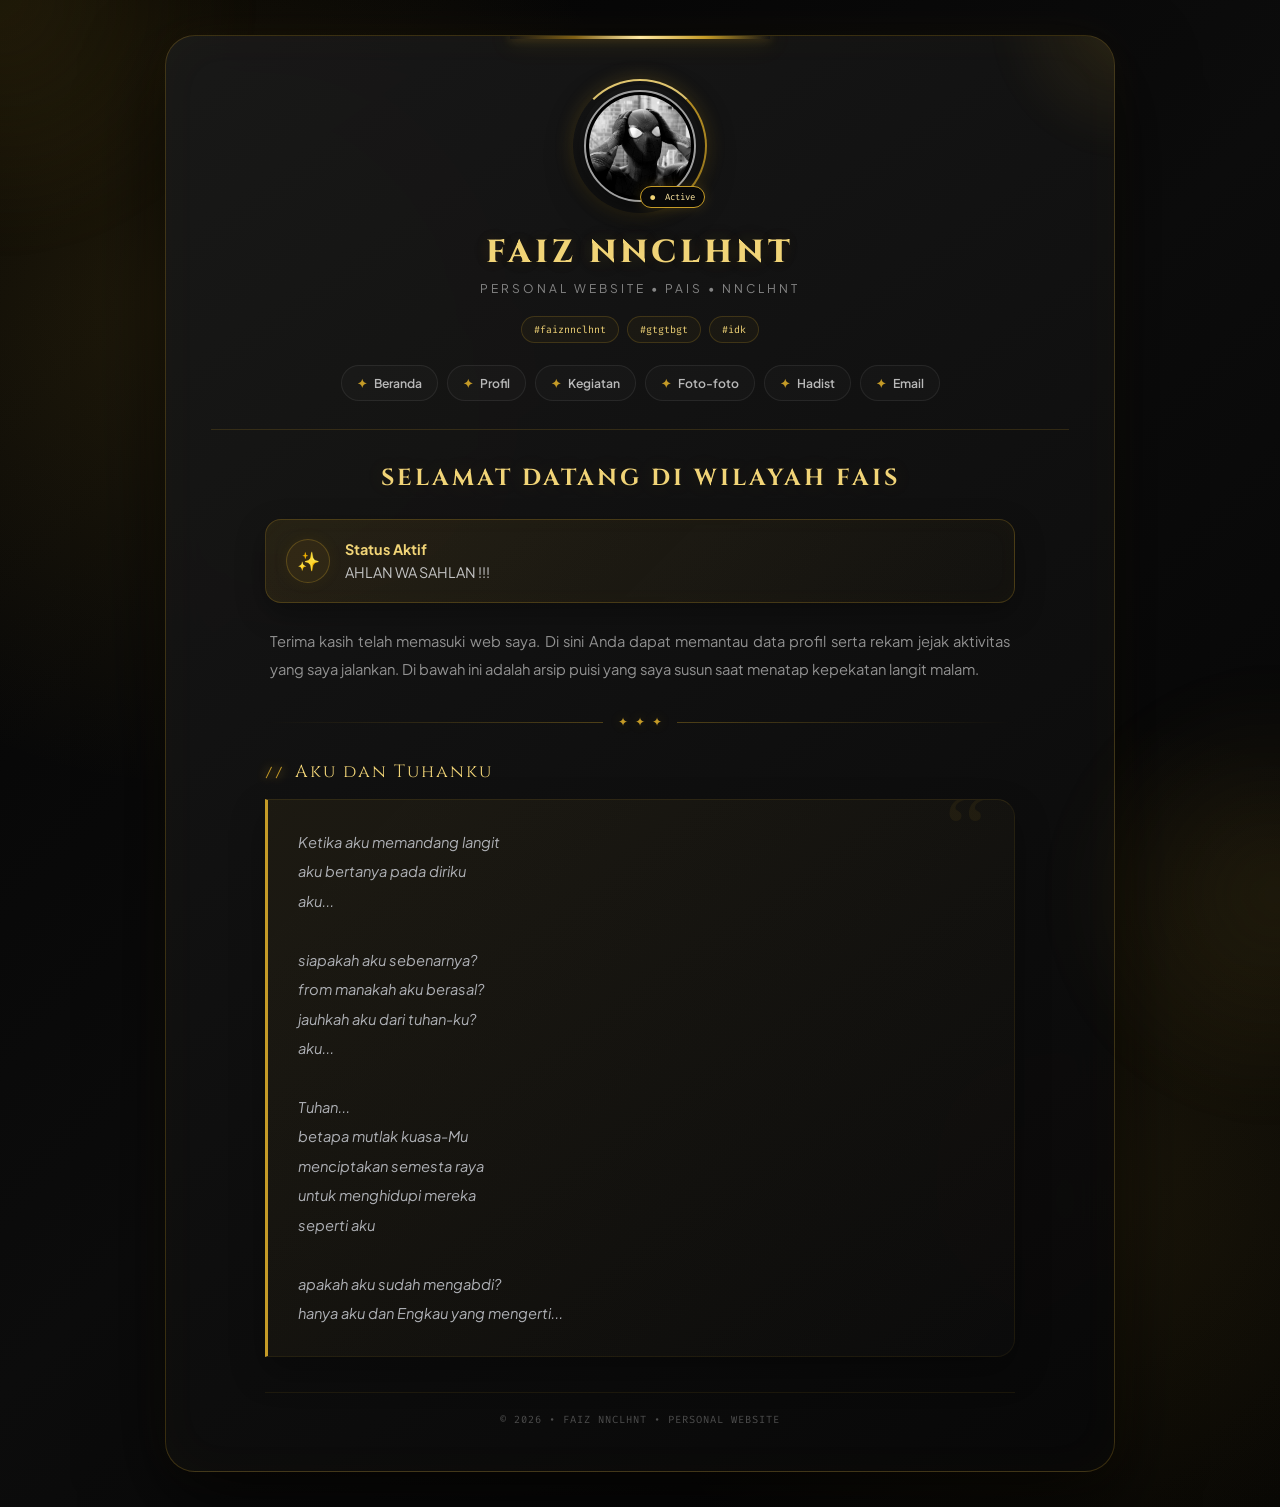
==== index.html @ 4da08053 "Add files via upload" ====
<!DOCTYPE html>
<html lang="id">

<head>

<meta charset="UTF-8">
<meta name="viewport" content="width=device-width, initial-scale=1.0">

<title>Faiz NNCLHNT // Beranda</title>

<link href="https://fonts.googleapis.com/css2?family=Cinzel:wght@600;700;800&family=Fira+Code:wght@400;500&family=Plus+Jakarta+Sans:wght@400;500;600;700&display=swap" rel="stylesheet">

<style>

/* =====================================================
   GOLD LUXURY THEME
===================================================== */

:root {

    --black: #050505;
    --black-soft: #0b0b0b;
    --card: rgba(15,15,15,.92);

    --gold: #c59b27;
    --gold-light: #f1d477;
    --gold-bright: #ffe9a3;
    --gold-dark: #806015;

    --gold-glow: rgba(197,155,39,.45);

    --white: #f8fafc;
    --gray: #a1a1aa;
    --dark-gray: #555;

    --border: rgba(197,155,39,.25);
}


/* =====================================================
   RESET
===================================================== */

* {
    margin: 0;
    padding: 0;
    box-sizing: border-box;
}


/* =====================================================
   BODY
===================================================== */

body {

    min-height: 100vh;

    padding: 35px 18px;

    font-family: 'Plus Jakarta Sans', sans-serif;

    color: var(--white);

    overflow-x: hidden;

    background:

        radial-gradient(
            circle at 15% 20%,
            rgba(197,155,39,.14),
            transparent 30%
        ),

        radial-gradient(
            circle at 85% 80%,
            rgba(197,155,39,.11),
            transparent 30%
        ),

        radial-gradient(
            circle at 50% 50%,
            rgba(197,155,39,.035),
            transparent 50%
        ),

        linear-gradient(
            135deg,
            #030303,
            #0c0c0c 50%,
            #030303
        );

    display: flex;

    justify-content: center;

    align-items: center;

    position: relative;
}


/* =====================================================
   AMBIENT GOLD LIGHT
===================================================== */

body::before {

    content: "";

    position: fixed;

    width: 500px;
    height: 500px;

    left: -250px;
    top: -250px;

    background:
        radial-gradient(
            circle,
            rgba(197,155,39,.12),
            transparent 70%
        );

    filter: blur(20px);

    animation:
        ambientMove 9s ease-in-out infinite alternate;

    pointer-events: none;
}


body::after {

    content: "";

    position: fixed;

    width: 450px;
    height: 450px;

    right: -220px;
    bottom: -220px;

    background:
        radial-gradient(
            circle,
            rgba(197,155,39,.10),
            transparent 70%
        );

    filter: blur(20px);

    animation:
        ambientMove2 11s ease-in-out infinite alternate;

    pointer-events: none;
}


@keyframes ambientMove {

    from {
        transform: translate(0,0) scale(1);
    }

    to {
        transform: translate(150px,100px) scale(1.25);
    }

}


@keyframes ambientMove2 {

    from {
        transform: translate(0,0) scale(1);
    }

    to {
        transform: translate(-120px,-100px) scale(1.3);
    }

}


/* =====================================================
   MAIN CONTAINER
===================================================== */

.container {

    width: 100%;

    max-width: 950px;

    padding: 45px;

    background:
        linear-gradient(
            145deg,
            rgba(25,25,25,.94),
            rgba(8,8,8,.96)
        );

    border:
        1px solid var(--border);

    border-radius: 30px;

    position: relative;

    overflow: hidden;

    backdrop-filter: blur(20px);

    -webkit-backdrop-filter: blur(20px);

    box-shadow:

        0 30px 80px rgba(0,0,0,.75),

        0 0 50px rgba(197,155,39,.06),

        inset 0 0 50px rgba(197,155,39,.025);

    animation:
        containerEnter 1s ease forwards;
}


@keyframes containerEnter {

    from {
        opacity: 0;
        transform: translateY(30px) scale(.98);
    }

    to {
        opacity: 1;
        transform: translateY(0) scale(1);
    }

}


/* =====================================================
   GOLD TOP LINE
===================================================== */

.container::before {

    content: "";

    position: absolute;

    top: 0;
    left: 50%;

    transform: translateX(-50%);

    width: 260px;

    height: 3px;

    background:
        linear-gradient(
            90deg,
            transparent,
            var(--gold-dark),
            var(--gold-bright),
            var(--gold),
            transparent
        );

    box-shadow:

        0 0 10px var(--gold-glow),
        0 0 25px var(--gold-glow);

    animation:
        goldLine 3s ease-in-out infinite;
}


@keyframes goldLine {

    0%,100% {
        opacity: .5;
        width: 180px;
    }

    50% {
        opacity: 1;
        width: 330px;
    }

}


/* =====================================================
   DECORATIVE LIGHT
===================================================== */

.container::after {

    content: "";

    position: absolute;

    width: 260px;
    height: 260px;

    right: -140px;
    top: -140px;

    border-radius: 50%;

    background:
        radial-gradient(
            circle,
            rgba(197,155,39,.12),
            transparent 70%
        );

    filter: blur(10px);

    animation:
        decorativeGlow 7s ease-in-out infinite alternate;

    pointer-events: none;
}


@keyframes decorativeGlow {

    from {
        opacity: .35;
        transform: scale(.8);
    }

    to {
        opacity: .8;
        transform: scale(1.3);
    }

}


/* =====================================================
   HEADER
===================================================== */

.header-section {

    text-align: center;

    padding-bottom: 28px;

    margin-bottom: 32px;

    border-bottom:
        1px solid
        rgba(197,155,39,.18);

    position: relative;
}


/* =====================================================
   PROFILE
===================================================== */

.profile-wrapper {

    position: relative;

    width: 130px;
    height: 130px;

    margin: 0 auto 20px;

    display: flex;

    justify-content: center;

    align-items: center;
}


/* GOLD ROTATING RING */

.profile-wrapper::before {

    content: "";

    position: absolute;

    width: 130px;
    height: 130px;

    border-radius: 50%;

    border:
        2px solid transparent;

    border-top-color:
        var(--gold-light);

    border-right-color:
        var(--gold);

    box-shadow:
        0 0 18px rgba(197,155,39,.25);

    animation:
        rotateRing 5s linear infinite;
}


@keyframes rotateRing {

    to {
        transform: rotate(360deg);
    }

}


.profile-img {

    width: 112px;
    height: 112px;

    object-fit: cover;

    border-radius: 50%;

    border:
        2px solid var(--gold);

    padding: 3px;

    background: #050505;

    filter:
        grayscale(100%)
        contrast(110%);

    transition:
        .5s ease;

    position: relative;

    z-index: 2;

    box-shadow:

        0 0 0 5px rgba(197,155,39,.04),

        0 10px 35px rgba(0,0,0,.7);
}


.profile-img:hover {

    filter:
        grayscale(0%)
        brightness(1.05);

    transform:
        scale(1.08);

    border-color:
        var(--gold-bright);

    box-shadow:

        0 0 20px rgba(197,155,39,.5),

        0 0 50px rgba(197,155,39,.18);
}


/* =====================================================
   STATUS
===================================================== */

.status-badge {

    position: absolute;

    right: 0;
    bottom: 3px;

    z-index: 5;

    padding:
        4px 9px;

    color:
        var(--gold-bright);

    background:
        #080808;

    border:
        1px solid
        var(--gold);

    border-radius:
        20px;

    font-family:
        'Fira Code',
        monospace;

    font-size:
        9px;

    box-shadow:
        0 0 12px rgba(197,155,39,.2);
}


.status-badge::before {

    content: "●";

    margin-right: 5px;

    color:
        var(--gold-light);

    animation:
        statusPulse 1.5s infinite;
}


@keyframes statusPulse {

    50% {
        opacity: .3;
    }

}


/* =====================================================
   SITE NAME
===================================================== */

.site-name {

    color:
        var(--gold-light);

    font-family:
        'Cinzel',
        serif;

    font-size:
        2rem;

    font-weight:
        800;

    letter-spacing:
        4px;

    margin-bottom:
        7px;

    text-shadow:

        0 0 15px rgba(197,155,39,.12),

        0 0 35px rgba(197,155,39,.08);

    animation:
        titleGlow 3s ease-in-out infinite alternate;
}


@keyframes titleGlow {

    from {
        text-shadow:
            0 0 10px rgba(197,155,39,.08);
    }

    to {
        text-shadow:
            0 0 25px rgba(197,155,39,.25);
    }

}


.site-description {

    color:
        #858585;

    font-size:
        .75rem;

    letter-spacing:
        3px;

    text-transform:
        uppercase;
}


/* =====================================================
   TAG
===================================================== */

.tag-container {

    display:
        flex;

    justify-content:
        center;

    flex-wrap:
        wrap;

    gap:
        8px;

    margin:
        20px 0;
}


.tag {

    padding:
        6px 12px;

    color:
        var(--gold-light);

    background:
        rgba(197,155,39,.045);

    border:
        1px solid
        rgba(197,155,39,.22);

    border-radius:
        20px;

    font-family:
        'Fira Code',
        monospace;

    font-size:
        10px;

    transition:
        .35s ease;

    position:
        relative;

    overflow:
        hidden;
}


.tag::before {

    content: "";

    position:
        absolute;

    left:
        -100%;

    top:
        0;

    width:
        100%;

    height:
        100%;

    background:
        linear-gradient(
            90deg,
            transparent,
            rgba(255,230,150,.15),
            transparent
        );

    transition:
        .6s;
}


.tag:hover::before {
    left: 100%;
}


.tag:hover {

    color:
        #fff;

    border-color:
        var(--gold);

    background:
        rgba(197,155,39,.12);

    box-shadow:
        0 0 15px rgba(197,155,39,.15);

    transform:
        translateY(-3px);
}


/* =====================================================
   NAVIGATION
===================================================== */

.nav-menu {

    display:
        flex;

    flex-wrap:
        wrap;

    justify-content:
        center;

    gap:
        9px;

    list-style:
        none;

    margin-top:
        22px;
}


.nav-menu a {

    display:
        flex;

    align-items:
        center;

    gap:
        7px;

    padding:
        9px 15px;

    color:
        #b8b8b8;

    background:
        rgba(255,255,255,.018);

    border:
        1px solid
        rgba(255,255,255,.07);

    border-radius:
        30px;

    text-decoration:
        none;

    font-size:
        .76rem;

    font-weight:
        600;

    transition:
        .35s ease;

    position:
        relative;

    overflow:
        hidden;
}


.nav-menu a::before {

    content: "";

    position:
        absolute;

    left:
        -100%;

    top:
        0;

    width:
        100%;

    height:
        100%;

    background:
        linear-gradient(
            90deg,
            transparent,
            rgba(197,155,39,.13),
            transparent
        );

    transition:
        .6s;
}


.nav-menu a:hover::before {
    left: 100%;
}


.nav-menu a span {

    color:
        var(--gold);

    transition:
        .3s;
}


.nav-menu a:hover {

    color:
        var(--gold-bright);

    border-color:
        rgba(197,155,39,.45);

    background:
        rgba(197,155,39,.07);

    transform:
        translateY(-3px);

    box-shadow:

        0 8px 25px rgba(0,0,0,.4),

        0 0 15px rgba(197,155,39,.08);
}


.nav-menu a:hover span {

    text-shadow:
        0 0 10px var(--gold);

    transform:
        rotate(90deg);
}


/* =====================================================
   CONTENT
===================================================== */

.content-section {

    max-width:
        750px;

    margin:
        auto;

    animation:
        contentAppear 1s ease .3s both;
}


@keyframes contentAppear {

    from {
        opacity: 0;
        transform: translateY(15px);
    }

    to {
        opacity: 1;
        transform: translateY(0);
    }

}


h2 {

    font-family:
        'Cinzel',
        serif;

    text-align:
        center;

    color:
        var(--gold-light);

    font-size:
        1.45rem;

    letter-spacing:
        3px;

    margin-bottom:
        25px;

    text-shadow:
        0 0 20px rgba(197,155,39,.15);
}


/* =====================================================
   WELCOME BANNER
===================================================== */

.welcome-banner {

    display:
        flex;

    align-items:
        center;

    gap:
        15px;

    padding:
        18px 20px;

    margin-bottom:
        25px;

    border-radius:
        16px;

    background:
        linear-gradient(
            135deg,
            rgba(197,155,39,.10),
            rgba(197,155,39,.025)
        );

    border:
        1px solid
        rgba(197,155,39,.25);

    box-shadow:

        0 10px 30px rgba(0,0,0,.3),

        inset 0 0 25px
        rgba(197,155,39,.025);

    position:
        relative;

    overflow:
        hidden;

    transition:
        .4s ease;
}


.welcome-banner::before {

    content: "";

    position:
        absolute;

    left:
        -100%;

    top:
        0;

    width:
        70%;

    height:
        100%;

    background:
        linear-gradient(
            90deg,
            transparent,
            rgba(255,230,150,.08),
            transparent
        );

    transform:
        skewX(-20deg);

    transition:
        .8s;
}


.welcome-banner:hover::before {
    left: 130%;
}


.welcome-banner:hover {

    border-color:
        rgba(197,155,39,.45);

    transform:
        translateY(-3px);

    box-shadow:

        0 15px 35px rgba(0,0,0,.4),

        0 0 20px rgba(197,155,39,.08);
}


.welcome-icon {

    width:
        44px;

    height:
        44px;

    display:
        flex;

    align-items:
        center;

    justify-content:
        center;

    flex-shrink:
        0;

    border-radius:
        50%;

    color:
        var(--gold-light);

    background:
        rgba(197,155,39,.08);

    border:
        1px solid
        rgba(197,155,39,.3);

    font-size:
        1.15rem;

    box-shadow:
        0 0 15px rgba(197,155,39,.08);

    animation:
        iconPulse 2.5s ease-in-out infinite;
}


@keyframes iconPulse {

    50% {
        box-shadow:
            0 0 25px rgba(197,155,39,.22);
    }

}


.welcome-text {

    color:
        #c3c3c3;

    font-size:
        .9rem;

    line-height:
        1.6;
}


.welcome-text b {

    color:
        var(--gold-light);

    font-weight:
        700;
}


/* =====================================================
   INTRO
===================================================== */

.intro {

    color:
        #929292;

    font-size:
        .92rem;

    line-height:
        1.9;

    text-align:
        justify;

    padding:
        0 5px;
}


/* =====================================================
   DIVIDER
===================================================== */

.divider {

    display:
        flex;

    align-items:
        center;

    gap:
        15px;

    margin:
        30px 0;
}


.divider::before,
.divider::after {

    content:
        "";

    height:
        1px;

    flex:
        1;

    background:
        linear-gradient(
            90deg,
            transparent,
            rgba(197,155,39,.35)
        );
}


.divider::after {

    background:
        linear-gradient(
            90deg,
            rgba(197,155,39,.35),
            transparent
        );
}


.divider span {

    color:
        var(--gold);

    font-size:
        .75rem;

    font-family:
        'Fira Code',
        monospace;

    text-shadow:
        0 0 12px rgba(197,155,39,.3);
}


/* =====================================================
   POEM TITLE
===================================================== */

.poem-title {

    color:
        var(--gold-light);

    font-family:
        'Cinzel',
        serif;

    font-size:
        1.1rem;

    letter-spacing:
        2px;

    margin-bottom:
        15px;

    display:
        flex;

    align-items:
        center;

    gap:
        10px;
}


.poem-title span {

    color:
        var(--gold);

    font-family:
        'Fira Code',
        monospace;

    font-size:
        .8rem;

    text-shadow:
        0 0 10px var(--gold);
}


/* =====================================================
   POEM CARD
===================================================== */

.poem {

    position:
        relative;

    padding:
        28px 28px 28px 30px;

    border-radius:
        0 18px 18px 0;

    border-left:
        3px solid var(--gold);

    border-top:
        1px solid
        rgba(197,155,39,.14);

    border-right:
        1px solid
        rgba(197,155,39,.08);

    border-bottom:
        1px solid
        rgba(197,155,39,.08);

    background:
        linear-gradient(
            135deg,
            rgba(197,155,39,.065),
            rgba(255,255,255,.012)
        );

    color:
        #aeb0b5;

    font-size:
        .92rem;

    line-height:
        2;

    font-style:
        italic;

    box-shadow:
        0 15px 35px rgba(0,0,0,.3);

    transition:
        .45s ease;

    overflow:
        hidden;
}


.poem::after {

    content: "";

    position:
        absolute;

    top:
        -100%;

    left:
        -60%;

    width:
        40%;

    height:
        300%;

    background:
        linear-gradient(
            90deg,
            transparent,
            rgba(255,230,150,.07),
            transparent
        );

    transform:
        rotate(25deg);

    transition:
        .9s;

    pointer-events:
        none;
}


.poem:hover::after {

    left:
        130%;
}


.poem:hover {

    transform:
        translateX(5px);

    border-left-color:
        var(--gold-light);

    box-shadow:

        0 15px 40px rgba(0,0,0,.45),

        -5px 0 25px
        rgba(197,155,39,.08);
}


.poem::before {

    content:
        "“";

    position:
        absolute;

    top:
        -20px;

    right:
        25px;

    font-family:
        Georgia,
        serif;

    font-size:
        6rem;

    color:
        rgba(197,155,39,.08);

    line-height:
        1;
}


.poem strong {

    color:
        var(--gold-light);

    font-style:
        normal;
}


/* =====================================================
   FOOTER
===================================================== */

.footer {

    text-align:
        center;

    margin-top:
        35px;

    padding-top:
        20px;

    border-top:
        1px solid
        rgba(197,155,39,.10);

    color:
        #4d4d4d;

    font-family:
        'Fira Code',
        monospace;

    font-size:
        .65rem;

    letter-spacing:
        1px;
}


/* =====================================================
   MOBILE
===================================================== */

@media (max-width:768px) {

    body {
        padding:
            20px 12px;
    }

    .container {
        padding:
            30px 18px;

        border-radius:
            22px;
    }

    .profile-wrapper {
        width:
            120px;

        height:
            120px;
    }

    .profile-wrapper::before {
        width:
            120px;

        height:
            120px;
    }

    .profile-img {
        width:
            104px;

        height:
            104px;
    }

    .site-name {
        font-size:
            1.4rem;

        letter-spacing:
            3px;
    }

    .site-description {
        font-size:
            .65rem;

        letter-spacing:
            2px;
    }

    .nav-menu {
        gap:
            7px;
    }

    .nav-menu a {
        font-size:
            .7rem;

        padding:
            7px 10px;
    }

    h2 {
        font-size:
            1.05rem;

        line-height:
            1.7;
    }

    .intro {
        font-size:
            .84rem;

        text-align:
            left;
    }

    .poem {
        padding:
            22px 20px;

        font-size:
            .83rem;

        line-height:
            1.9;
    }

    .welcome-banner {
        padding:
            14px;
    }

    .welcome-text {
        font-size:
            .8rem;
    }

}


/* =====================================================
   SMALL PHONE
===================================================== */

@media (max-width:400px) {

    .container {
        padding:
            25px 14px;
    }

    .site-name {
        font-size:
            1.2rem;

        letter-spacing:
            2px;
    }

    .tag {
        font-size:
            9px;

        padding:
            5px 9px;
    }

    .nav-menu a {
        padding:
            6px 8px;

        font-size:
            9px;
    }

}

</style>

</head>


<body>


<div class="container">


<!-- =====================================================
     HEADER
===================================================== -->

<div class="header-section">


    <!-- FOTO PROFIL -->

    <div class="profile-wrapper">

        <img
            class="profile-img"
            src="ya.jfif"
            alt="Foto Profil Faiz NNCLHNT"
        >

        <div class="status-badge">
            Active
        </div>

    </div>


    <!-- NAMA -->

    <div class="site-name">
        FAIZ NNCLHNT
    </div>


    <div class="site-description">
        Personal Website • pais • nnclhnt
    </div>


    <!-- TAG -->

    <div class="tag-container">

        <span class="tag">
            #faiznnclhnt
        </span>

        <span class="tag">
            #gtgtbgt
        </span>

        <span class="tag">
            #idk
        </span>

    </div>


    <!-- NAVIGASI -->

    <ul class="nav-menu">

        <li>
            <a href="index.html">
                <span>✦</span>
                Beranda
            </a>
        </li>

        <li>
            <a href="profil.html">
                <span>✦</span>
                Profil
            </a>
        </li>

        <li>
            <a href="kegiatan.html">
                <span>✦</span>
                Kegiatan
            </a>
        </li>

        <li>
            <a href="foto.html">
                <span>✦</span>
                Foto-foto
            </a>
        </li>

        <li>
            <a href="hadist.html">
                <span>✦</span>
                Hadist
            </a>
        </li>

        <li>
            <a href="mailto:faiztugas152@gmail.com">
                <span>✦</span>
                Email
            </a>
        </li>

    </ul>

</div>


<!-- =====================================================
     CONTENT
===================================================== -->

<div class="content-section">


    <h2>
        SELAMAT DATANG DI WILAYAH FAIS
    </h2>


    <!-- WELCOME -->

    <div class="welcome-banner">

        <div class="welcome-icon">
            ✨
        </div>

        <div class="welcome-text">

            <b>Status Aktif</b><br>

            AHLAN WA SAHLAN !!!

        </div>

    </div>


    <!-- DESCRIPTION -->

    <p class="intro">

        Terima kasih telah memasuki web saya.
        Di sini Anda dapat memantau data profil
        serta rekam jejak aktivitas yang saya jalankan.
        Di bawah ini adalah arsip puisi yang saya susun
        saat menatap kepekatan langit malam.

    </p>


    <!-- DIVIDER -->

    <div class="divider">

        <span>✦ ✦ ✦</span>

    </div>


    <!-- POEM -->

    <div class="poem-title">

        <span>//</span>

        Aku dan Tuhanku

    </div>


    <div class="poem">

        Ketika aku memandang langit<br>

        aku bertanya pada diriku<br>

        aku...<br>
        <br>

        siapakah aku sebenarnya?<br>

        from manakah aku berasal?<br>

        jauhkah aku dari tuhan-ku?<br>

        aku...<br>
        <br>

        Tuhan...<br>

        betapa mutlak kuasa-Mu<br>

        menciptakan semesta raya<br>

        untuk menghidupi mereka<br>

        seperti aku<br>

        <br>

        apakah aku sudah mengabdi?<br>

        hanya aku dan Engkau yang mengerti...

    </div>


    <!-- FOOTER -->

    <div class="footer">

        © 2026 • FAIZ NNCLHNT • PERSONAL WEBSITE

    </div>


</div>


</div>


</body>

</html>
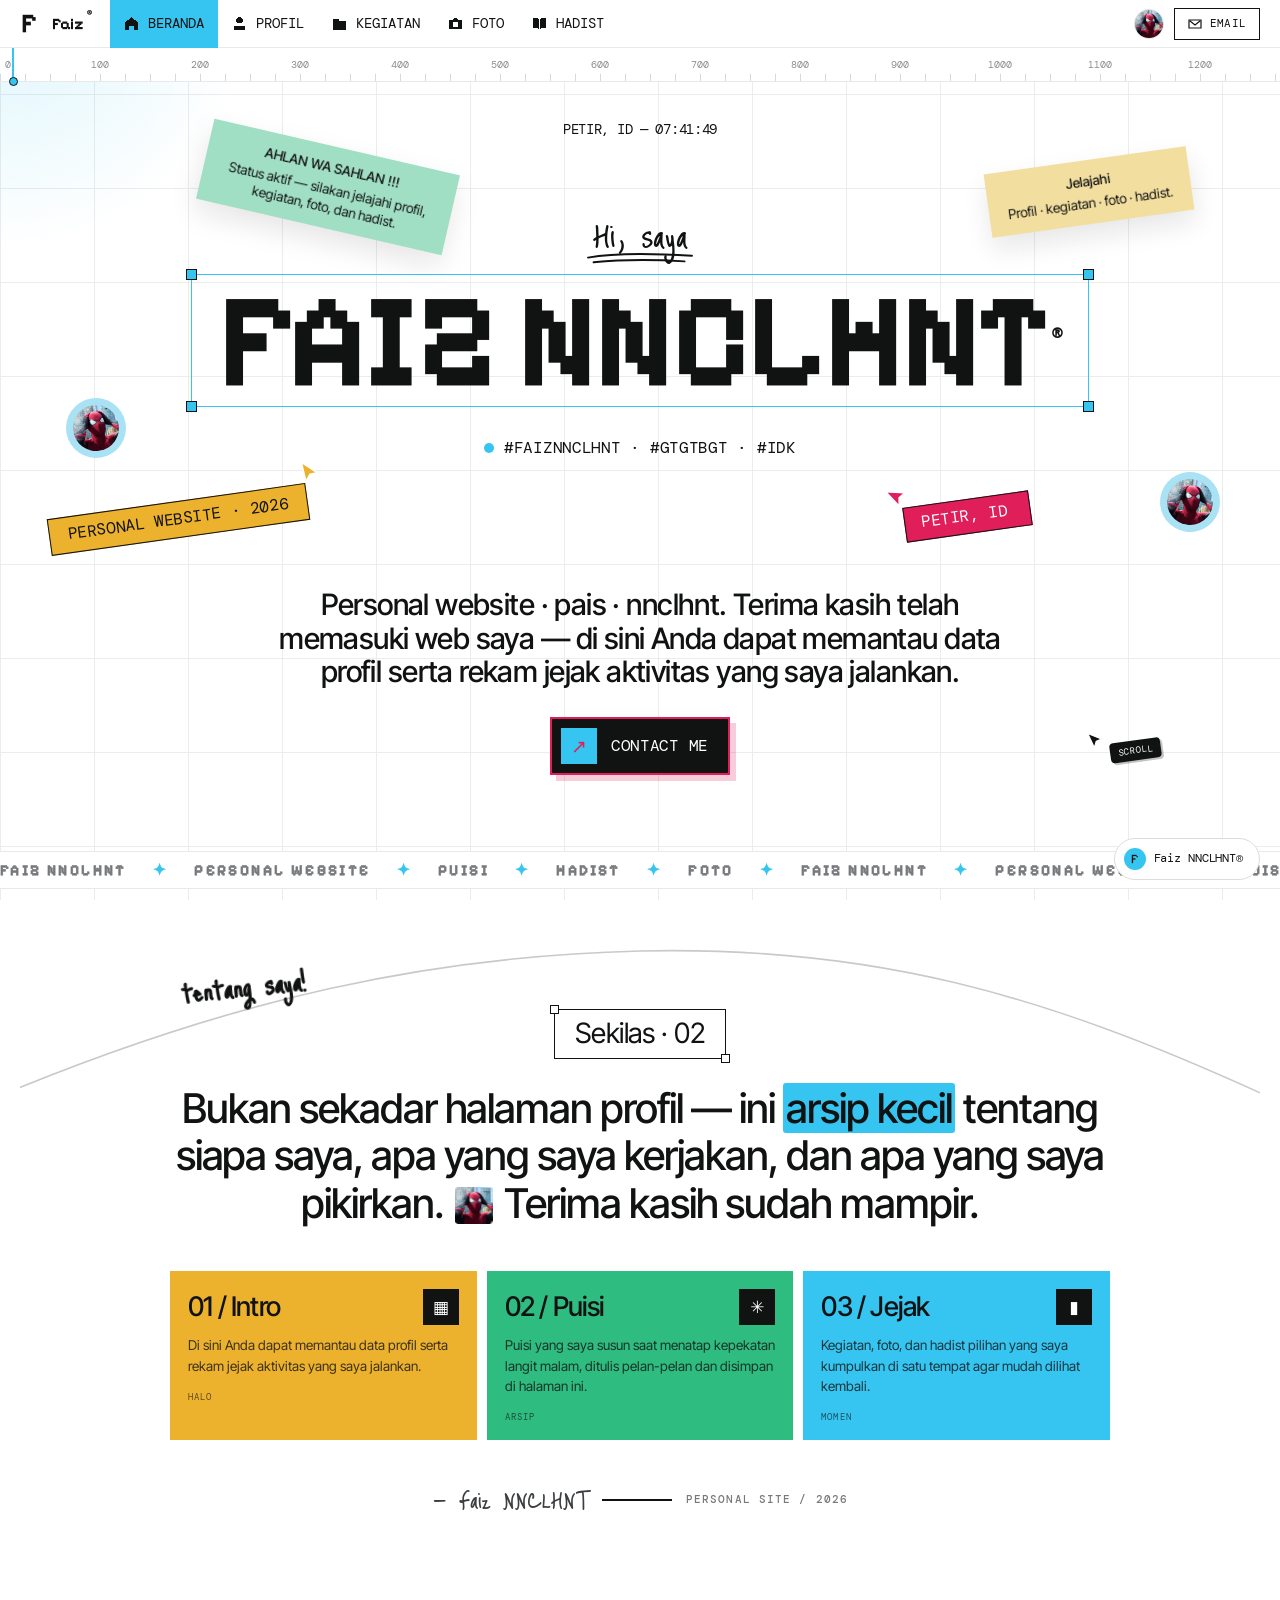
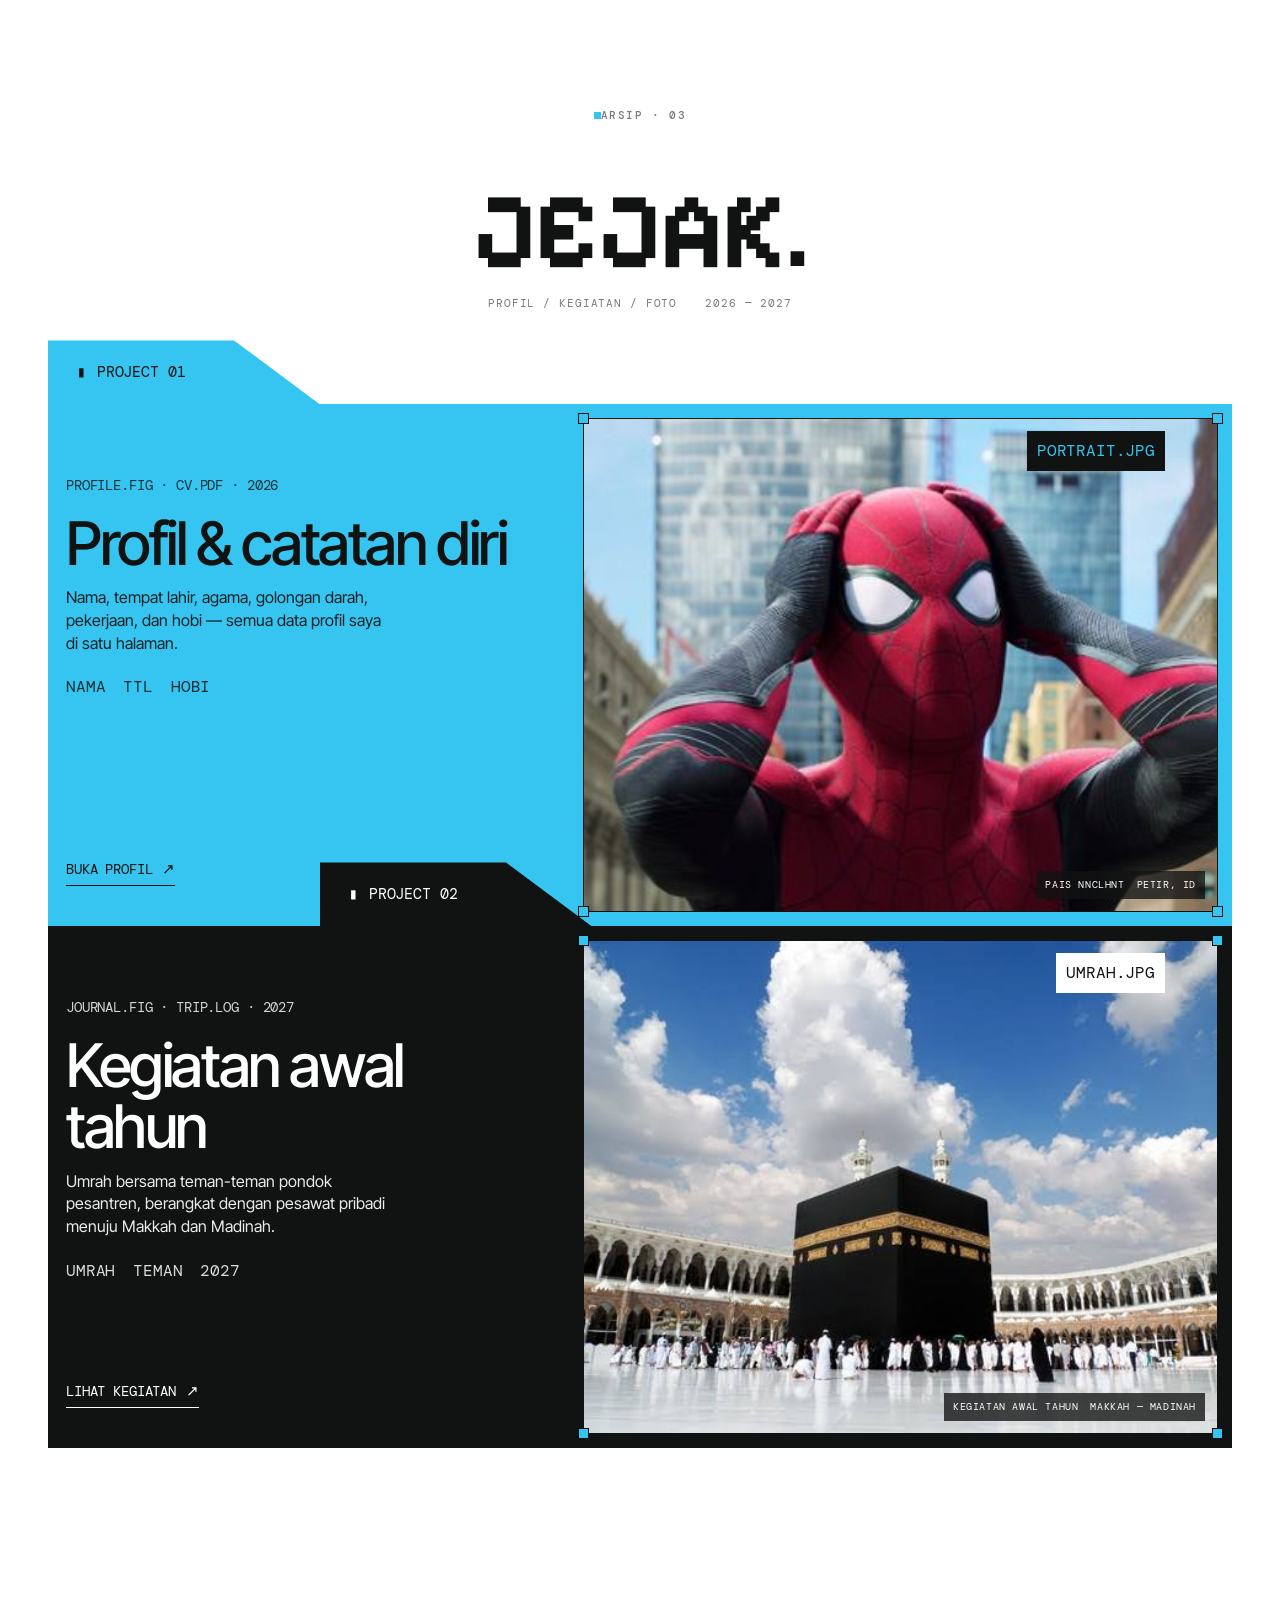
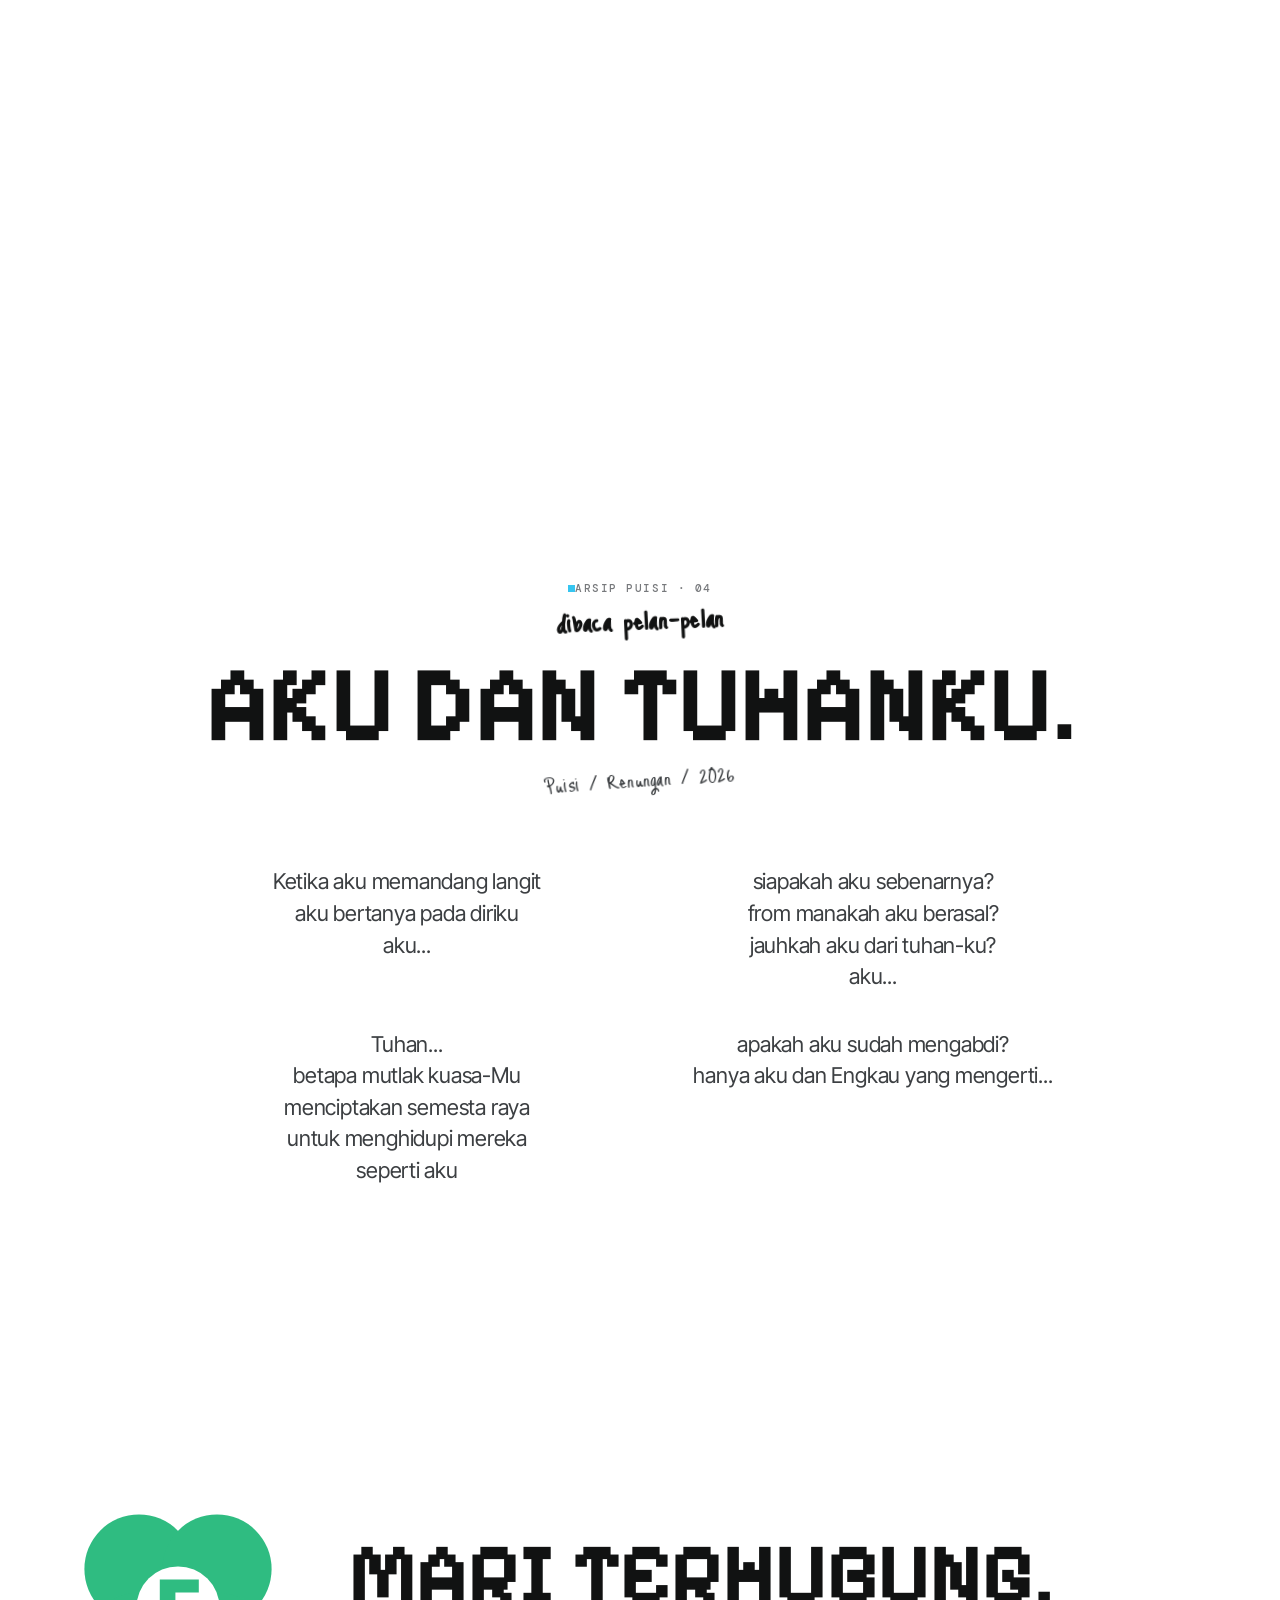
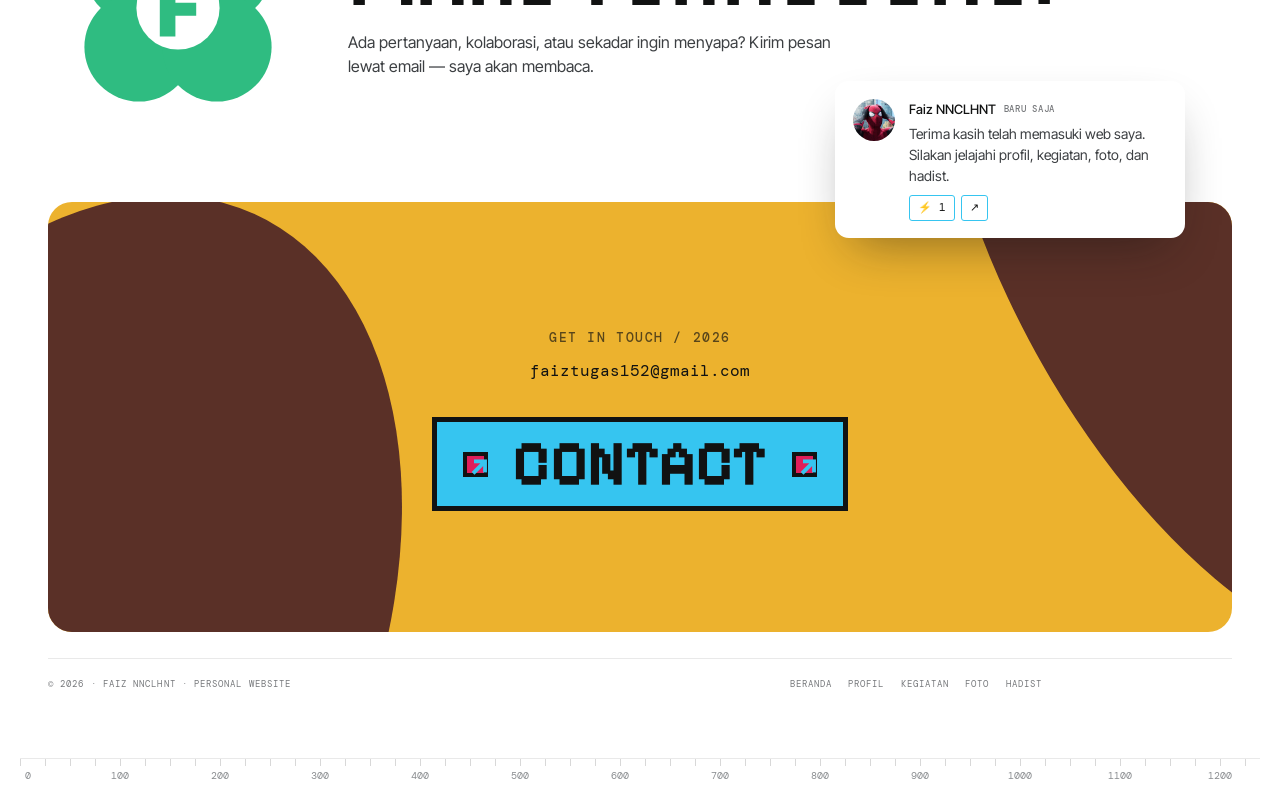
==== commit 93f43b01: "Add files via upload" ====
--- a/index.html
+++ b/index.html
@@ -1,1852 +1,399 @@
-
-<!DOCTYPE html>
-<html lang="id">
-
-<head>
-
-<meta charset="UTF-8">
-<meta name="viewport" content="width=device-width, initial-scale=1.0">
-
-<title>Faiz NNCLHNT // Beranda</title>
-
-<link href="https://fonts.googleapis.com/css2?family=Cinzel:wght@600;700;800&family=Fira+Code:wght@400;500&family=Plus+Jakarta+Sans:wght@400;500;600;700&display=swap" rel="stylesheet">
-
-<style>
-
-/* =====================================================
-   GOLD LUXURY THEME
-===================================================== */
-
-:root {
-
-    --black: #050505;
-    --black-soft: #0b0b0b;
-    --card: rgba(15,15,15,.92);
-
-    --gold: #c59b27;
-    --gold-light: #f1d477;
-    --gold-bright: #ffe9a3;
-    --gold-dark: #806015;
-
-    --gold-glow: rgba(197,155,39,.45);
-
-    --white: #f8fafc;
-    --gray: #a1a1aa;
-    --dark-gray: #555;
-
-    --border: rgba(197,155,39,.25);
-}
-
-
-/* =====================================================
-   RESET
-===================================================== */
-
-* {
-    margin: 0;
-    padding: 0;
-    box-sizing: border-box;
-}
-
-
-/* =====================================================
-   BODY
-===================================================== */
-
-body {
-
-    min-height: 100vh;
-
-    padding: 35px 18px;
-
-    font-family: 'Plus Jakarta Sans', sans-serif;
-
-    color: var(--white);
-
-    overflow-x: hidden;
-
-    background:
-
-        radial-gradient(
-            circle at 15% 20%,
-            rgba(197,155,39,.14),
-            transparent 30%
-        ),
-
-        radial-gradient(
-            circle at 85% 80%,
-            rgba(197,155,39,.11),
-            transparent 30%
-        ),
-
-        radial-gradient(
-            circle at 50% 50%,
-            rgba(197,155,39,.035),
-            transparent 50%
-        ),
-
-        linear-gradient(
-            135deg,
-            #030303,
-            #0c0c0c 50%,
-            #030303
-        );
-
-    display: flex;
-
-    justify-content: center;
-
-    align-items: center;
-
-    position: relative;
-}
-
-
-/* =====================================================
-   AMBIENT GOLD LIGHT
-===================================================== */
-
-body::before {
-
-    content: "";
-
-    position: fixed;
-
-    width: 500px;
-    height: 500px;
-
-    left: -250px;
-    top: -250px;
-
-    background:
-        radial-gradient(
-            circle,
-            rgba(197,155,39,.12),
-            transparent 70%
-        );
-
-    filter: blur(20px);
-
-    animation:
-        ambientMove 9s ease-in-out infinite alternate;
-
-    pointer-events: none;
-}
-
-
-body::after {
-
-    content: "";
-
-    position: fixed;
-
-    width: 450px;
-    height: 450px;
-
-    right: -220px;
-    bottom: -220px;
-
-    background:
-        radial-gradient(
-            circle,
-            rgba(197,155,39,.10),
-            transparent 70%
-        );
-
-    filter: blur(20px);
-
-    animation:
-        ambientMove2 11s ease-in-out infinite alternate;
-
-    pointer-events: none;
-}
-
-
-@keyframes ambientMove {
-
-    from {
-        transform: translate(0,0) scale(1);
-    }
-
-    to {
-        transform: translate(150px,100px) scale(1.25);
-    }
-
-}
-
-
-@keyframes ambientMove2 {
-
-    from {
-        transform: translate(0,0) scale(1);
-    }
-
-    to {
-        transform: translate(-120px,-100px) scale(1.3);
-    }
-
-}
-
-
-/* =====================================================
-   MAIN CONTAINER
-===================================================== */
-
-.container {
-
-    width: 100%;
-
-    max-width: 950px;
-
-    padding: 45px;
-
-    background:
-        linear-gradient(
-            145deg,
-            rgba(25,25,25,.94),
-            rgba(8,8,8,.96)
-        );
-
-    border:
-        1px solid var(--border);
-
-    border-radius: 30px;
-
-    position: relative;
-
-    overflow: hidden;
-
-    backdrop-filter: blur(20px);
-
-    -webkit-backdrop-filter: blur(20px);
-
-    box-shadow:
-
-        0 30px 80px rgba(0,0,0,.75),
-
-        0 0 50px rgba(197,155,39,.06),
-
-        inset 0 0 50px rgba(197,155,39,.025);
-
-    animation:
-        containerEnter 1s ease forwards;
-}
-
-
-@keyframes containerEnter {
-
-    from {
-        opacity: 0;
-        transform: translateY(30px) scale(.98);
-    }
-
-    to {
-        opacity: 1;
-        transform: translateY(0) scale(1);
-    }
-
-}
-
-
-/* =====================================================
-   GOLD TOP LINE
-===================================================== */
-
-.container::before {
-
-    content: "";
-
-    position: absolute;
-
-    top: 0;
-    left: 50%;
-
-    transform: translateX(-50%);
-
-    width: 260px;
-
-    height: 3px;
-
-    background:
-        linear-gradient(
-            90deg,
-            transparent,
-            var(--gold-dark),
-            var(--gold-bright),
-            var(--gold),
-            transparent
-        );
-
-    box-shadow:
-
-        0 0 10px var(--gold-glow),
-        0 0 25px var(--gold-glow);
-
-    animation:
-        goldLine 3s ease-in-out infinite;
-}
-
-
-@keyframes goldLine {
-
-    0%,100% {
-        opacity: .5;
-        width: 180px;
-    }
-
-    50% {
-        opacity: 1;
-        width: 330px;
-    }
-
-}
-
-
-/* =====================================================
-   DECORATIVE LIGHT
-===================================================== */
-
-.container::after {
-
-    content: "";
-
-    position: absolute;
-
-    width: 260px;
-    height: 260px;
-
-    right: -140px;
-    top: -140px;
-
-    border-radius: 50%;
-
-    background:
-        radial-gradient(
-            circle,
-            rgba(197,155,39,.12),
-            transparent 70%
-        );
-
-    filter: blur(10px);
-
-    animation:
-        decorativeGlow 7s ease-in-out infinite alternate;
-
-    pointer-events: none;
-}
-
-
-@keyframes decorativeGlow {
-
-    from {
-        opacity: .35;
-        transform: scale(.8);
-    }
-
-    to {
-        opacity: .8;
-        transform: scale(1.3);
-    }
-
-}
-
-
-/* =====================================================
-   HEADER
-===================================================== */
-
-.header-section {
-
-    text-align: center;
-
-    padding-bottom: 28px;
-
-    margin-bottom: 32px;
-
-    border-bottom:
-        1px solid
-        rgba(197,155,39,.18);
-
-    position: relative;
-}
-
-
-/* =====================================================
-   PROFILE
-===================================================== */
-
-.profile-wrapper {
-
-    position: relative;
-
-    width: 130px;
-    height: 130px;
-
-    margin: 0 auto 20px;
-
-    display: flex;
-
-    justify-content: center;
-
-    align-items: center;
-}
-
-
-/* GOLD ROTATING RING */
-
-.profile-wrapper::before {
-
-    content: "";
-
-    position: absolute;
-
-    width: 130px;
-    height: 130px;
-
-    border-radius: 50%;
-
-    border:
-        2px solid transparent;
-
-    border-top-color:
-        var(--gold-light);
-
-    border-right-color:
-        var(--gold);
-
-    box-shadow:
-        0 0 18px rgba(197,155,39,.25);
-
-    animation:
-        rotateRing 5s linear infinite;
-}
-
-
-@keyframes rotateRing {
-
-    to {
-        transform: rotate(360deg);
-    }
-
-}
-
-
-.profile-img {
-
-    width: 112px;
-    height: 112px;
-
-    object-fit: cover;
-
-    border-radius: 50%;
-
-    border:
-        2px solid var(--gold);
-
-    padding: 3px;
-
-    background: #050505;
-
-    filter:
-        grayscale(100%)
-        contrast(110%);
-
-    transition:
-        .5s ease;
-
-    position: relative;
-
-    z-index: 2;
-
-    box-shadow:
-
-        0 0 0 5px rgba(197,155,39,.04),
-
-        0 10px 35px rgba(0,0,0,.7);
-}
-
-
-.profile-img:hover {
-
-    filter:
-        grayscale(0%)
-        brightness(1.05);
-
-    transform:
-        scale(1.08);
-
-    border-color:
-        var(--gold-bright);
-
-    box-shadow:
-
-        0 0 20px rgba(197,155,39,.5),
-
-        0 0 50px rgba(197,155,39,.18);
-}
-
-
-/* =====================================================
-   STATUS
-===================================================== */
-
-.status-badge {
-
-    position: absolute;
-
-    right: 0;
-    bottom: 3px;
-
-    z-index: 5;
-
-    padding:
-        4px 9px;
-
-    color:
-        var(--gold-bright);
-
-    background:
-        #080808;
-
-    border:
-        1px solid
-        var(--gold);
-
-    border-radius:
-        20px;
-
-    font-family:
-        'Fira Code',
-        monospace;
-
-    font-size:
-        9px;
-
-    box-shadow:
-        0 0 12px rgba(197,155,39,.2);
-}
-
-
-.status-badge::before {
-
-    content: "●";
-
-    margin-right: 5px;
-
-    color:
-        var(--gold-light);
-
-    animation:
-        statusPulse 1.5s infinite;
-}
-
-
-@keyframes statusPulse {
-
-    50% {
-        opacity: .3;
-    }
-
-}
-
-
-/* =====================================================
-   SITE NAME
-===================================================== */
-
-.site-name {
-
-    color:
-        var(--gold-light);
-
-    font-family:
-        'Cinzel',
-        serif;
-
-    font-size:
-        2rem;
-
-    font-weight:
-        800;
-
-    letter-spacing:
-        4px;
-
-    margin-bottom:
-        7px;
-
-    text-shadow:
-
-        0 0 15px rgba(197,155,39,.12),
-
-        0 0 35px rgba(197,155,39,.08);
-
-    animation:
-        titleGlow 3s ease-in-out infinite alternate;
-}
-
-
-@keyframes titleGlow {
-
-    from {
-        text-shadow:
-            0 0 10px rgba(197,155,39,.08);
-    }
-
-    to {
-        text-shadow:
-            0 0 25px rgba(197,155,39,.25);
-    }
-
-}
-
-
-.site-description {
-
-    color:
-        #858585;
-
-    font-size:
-        .75rem;
-
-    letter-spacing:
-        3px;
-
-    text-transform:
-        uppercase;
-}
-
-
-/* =====================================================
-   TAG
-===================================================== */
-
-.tag-container {
-
-    display:
-        flex;
-
-    justify-content:
-        center;
-
-    flex-wrap:
-        wrap;
-
-    gap:
-        8px;
-
-    margin:
-        20px 0;
-}
-
-
-.tag {
-
-    padding:
-        6px 12px;
-
-    color:
-        var(--gold-light);
-
-    background:
-        rgba(197,155,39,.045);
-
-    border:
-        1px solid
-        rgba(197,155,39,.22);
-
-    border-radius:
-        20px;
-
-    font-family:
-        'Fira Code',
-        monospace;
-
-    font-size:
-        10px;
-
-    transition:
-        .35s ease;
-
-    position:
-        relative;
-
-    overflow:
-        hidden;
-}
-
-
-.tag::before {
-
-    content: "";
-
-    position:
-        absolute;
-
-    left:
-        -100%;
-
-    top:
-        0;
-
-    width:
-        100%;
-
-    height:
-        100%;
-
-    background:
-        linear-gradient(
-            90deg,
-            transparent,
-            rgba(255,230,150,.15),
-            transparent
-        );
-
-    transition:
-        .6s;
-}
-
-
-.tag:hover::before {
-    left: 100%;
-}
-
-
-.tag:hover {
-
-    color:
-        #fff;
-
-    border-color:
-        var(--gold);
-
-    background:
-        rgba(197,155,39,.12);
-
-    box-shadow:
-        0 0 15px rgba(197,155,39,.15);
-
-    transform:
-        translateY(-3px);
-}
-
-
-/* =====================================================
-   NAVIGATION
-===================================================== */
-
-.nav-menu {
-
-    display:
-        flex;
-
-    flex-wrap:
-        wrap;
-
-    justify-content:
-        center;
-
-    gap:
-        9px;
-
-    list-style:
-        none;
-
-    margin-top:
-        22px;
-}
-
-
-.nav-menu a {
-
-    display:
-        flex;
-
-    align-items:
-        center;
-
-    gap:
-        7px;
-
-    padding:
-        9px 15px;
-
-    color:
-        #b8b8b8;
-
-    background:
-        rgba(255,255,255,.018);
-
-    border:
-        1px solid
-        rgba(255,255,255,.07);
-
-    border-radius:
-        30px;
-
-    text-decoration:
-        none;
-
-    font-size:
-        .76rem;
-
-    font-weight:
-        600;
-
-    transition:
-        .35s ease;
-
-    position:
-        relative;
-
-    overflow:
-        hidden;
-}
-
-
-.nav-menu a::before {
-
-    content: "";
-
-    position:
-        absolute;
-
-    left:
-        -100%;
-
-    top:
-        0;
-
-    width:
-        100%;
-
-    height:
-        100%;
-
-    background:
-        linear-gradient(
-            90deg,
-            transparent,
-            rgba(197,155,39,.13),
-            transparent
-        );
-
-    transition:
-        .6s;
-}
-
-
-.nav-menu a:hover::before {
-    left: 100%;
-}
-
-
-.nav-menu a span {
-
-    color:
-        var(--gold);
-
-    transition:
-        .3s;
-}
-
-
-.nav-menu a:hover {
-
-    color:
-        var(--gold-bright);
-
-    border-color:
-        rgba(197,155,39,.45);
-
-    background:
-        rgba(197,155,39,.07);
-
-    transform:
-        translateY(-3px);
-
-    box-shadow:
-
-        0 8px 25px rgba(0,0,0,.4),
-
-        0 0 15px rgba(197,155,39,.08);
-}
-
-
-.nav-menu a:hover span {
-
-    text-shadow:
-        0 0 10px var(--gold);
-
-    transform:
-        rotate(90deg);
-}
-
-
-/* =====================================================
-   CONTENT
-===================================================== */
-
-.content-section {
-
-    max-width:
-        750px;
-
-    margin:
-        auto;
-
-    animation:
-        contentAppear 1s ease .3s both;
-}
-
-
-@keyframes contentAppear {
-
-    from {
-        opacity: 0;
-        transform: translateY(15px);
-    }
-
-    to {
-        opacity: 1;
-        transform: translateY(0);
-    }
-
-}
-
-
-h2 {
-
-    font-family:
-        'Cinzel',
-        serif;
-
-    text-align:
-        center;
-
-    color:
-        var(--gold-light);
-
-    font-size:
-        1.45rem;
-
-    letter-spacing:
-        3px;
-
-    margin-bottom:
-        25px;
-
-    text-shadow:
-        0 0 20px rgba(197,155,39,.15);
-}
-
-
-/* =====================================================
-   WELCOME BANNER
-===================================================== */
-
-.welcome-banner {
-
-    display:
-        flex;
-
-    align-items:
-        center;
-
-    gap:
-        15px;
-
-    padding:
-        18px 20px;
-
-    margin-bottom:
-        25px;
-
-    border-radius:
-        16px;
-
-    background:
-        linear-gradient(
-            135deg,
-            rgba(197,155,39,.10),
-            rgba(197,155,39,.025)
-        );
-
-    border:
-        1px solid
-        rgba(197,155,39,.25);
-
-    box-shadow:
-
-        0 10px 30px rgba(0,0,0,.3),
-
-        inset 0 0 25px
-        rgba(197,155,39,.025);
-
-    position:
-        relative;
-
-    overflow:
-        hidden;
-
-    transition:
-        .4s ease;
-}
-
-
-.welcome-banner::before {
-
-    content: "";
-
-    position:
-        absolute;
-
-    left:
-        -100%;
-
-    top:
-        0;
-
-    width:
-        70%;
-
-    height:
-        100%;
-
-    background:
-        linear-gradient(
-            90deg,
-            transparent,
-            rgba(255,230,150,.08),
-            transparent
-        );
-
-    transform:
-        skewX(-20deg);
-
-    transition:
-        .8s;
-}
-
-
-.welcome-banner:hover::before {
-    left: 130%;
-}
-
-
-.welcome-banner:hover {
-
-    border-color:
-        rgba(197,155,39,.45);
-
-    transform:
-        translateY(-3px);
-
-    box-shadow:
-
-        0 15px 35px rgba(0,0,0,.4),
-
-        0 0 20px rgba(197,155,39,.08);
-}
-
-
-.welcome-icon {
-
-    width:
-        44px;
-
-    height:
-        44px;
-
-    display:
-        flex;
-
-    align-items:
-        center;
-
-    justify-content:
-        center;
-
-    flex-shrink:
-        0;
-
-    border-radius:
-        50%;
-
-    color:
-        var(--gold-light);
-
-    background:
-        rgba(197,155,39,.08);
-
-    border:
-        1px solid
-        rgba(197,155,39,.3);
-
-    font-size:
-        1.15rem;
-
-    box-shadow:
-        0 0 15px rgba(197,155,39,.08);
-
-    animation:
-        iconPulse 2.5s ease-in-out infinite;
-}
-
-
-@keyframes iconPulse {
-
-    50% {
-        box-shadow:
-            0 0 25px rgba(197,155,39,.22);
-    }
-
-}
-
-
-.welcome-text {
-
-    color:
-        #c3c3c3;
-
-    font-size:
-        .9rem;
-
-    line-height:
-        1.6;
-}
-
-
-.welcome-text b {
-
-    color:
-        var(--gold-light);
-
-    font-weight:
-        700;
-}
-
-
-/* =====================================================
-   INTRO
-===================================================== */
-
-.intro {
-
-    color:
-        #929292;
-
-    font-size:
-        .92rem;
-
-    line-height:
-        1.9;
-
-    text-align:
-        justify;
-
-    padding:
-        0 5px;
-}
-
-
-/* =====================================================
-   DIVIDER
-===================================================== */
-
-.divider {
-
-    display:
-        flex;
-
-    align-items:
-        center;
-
-    gap:
-        15px;
-
-    margin:
-        30px 0;
-}
-
-
-.divider::before,
-.divider::after {
-
-    content:
-        "";
-
-    height:
-        1px;
-
-    flex:
-        1;
-
-    background:
-        linear-gradient(
-            90deg,
-            transparent,
-            rgba(197,155,39,.35)
-        );
-}
-
-
-.divider::after {
-
-    background:
-        linear-gradient(
-            90deg,
-            rgba(197,155,39,.35),
-            transparent
-        );
-}
-
-
-.divider span {
-
-    color:
-        var(--gold);
-
-    font-size:
-        .75rem;
-
-    font-family:
-        'Fira Code',
-        monospace;
-
-    text-shadow:
-        0 0 12px rgba(197,155,39,.3);
-}
-
-
-/* =====================================================
-   POEM TITLE
-===================================================== */
-
-.poem-title {
-
-    color:
-        var(--gold-light);
-
-    font-family:
-        'Cinzel',
-        serif;
-
-    font-size:
-        1.1rem;
-
-    letter-spacing:
-        2px;
-
-    margin-bottom:
-        15px;
-
-    display:
-        flex;
-
-    align-items:
-        center;
-
-    gap:
-        10px;
-}
-
-
-.poem-title span {
-
-    color:
-        var(--gold);
-
-    font-family:
-        'Fira Code',
-        monospace;
-
-    font-size:
-        .8rem;
-
-    text-shadow:
-        0 0 10px var(--gold);
-}
-
-
-/* =====================================================
-   POEM CARD
-===================================================== */
-
-.poem {
-
-    position:
-        relative;
-
-    padding:
-        28px 28px 28px 30px;
-
-    border-radius:
-        0 18px 18px 0;
-
-    border-left:
-        3px solid var(--gold);
-
-    border-top:
-        1px solid
-        rgba(197,155,39,.14);
-
-    border-right:
-        1px solid
-        rgba(197,155,39,.08);
-
-    border-bottom:
-        1px solid
-        rgba(197,155,39,.08);
-
-    background:
-        linear-gradient(
-            135deg,
-            rgba(197,155,39,.065),
-            rgba(255,255,255,.012)
-        );
-
-    color:
-        #aeb0b5;
-
-    font-size:
-        .92rem;
-
-    line-height:
-        2;
-
-    font-style:
-        italic;
-
-    box-shadow:
-        0 15px 35px rgba(0,0,0,.3);
-
-    transition:
-        .45s ease;
-
-    overflow:
-        hidden;
-}
-
-
-.poem::after {
-
-    content: "";
-
-    position:
-        absolute;
-
-    top:
-        -100%;
-
-    left:
-        -60%;
-
-    width:
-        40%;
-
-    height:
-        300%;
-
-    background:
-        linear-gradient(
-            90deg,
-            transparent,
-            rgba(255,230,150,.07),
-            transparent
-        );
-
-    transform:
-        rotate(25deg);
-
-    transition:
-        .9s;
-
-    pointer-events:
-        none;
-}
-
-
-.poem:hover::after {
-
-    left:
-        130%;
-}
-
-
-.poem:hover {
-
-    transform:
-        translateX(5px);
-
-    border-left-color:
-        var(--gold-light);
-
-    box-shadow:
-
-        0 15px 40px rgba(0,0,0,.45),
-
-        -5px 0 25px
-        rgba(197,155,39,.08);
-}
-
-
-.poem::before {
-
-    content:
-        "“";
-
-    position:
-        absolute;
-
-    top:
-        -20px;
-
-    right:
-        25px;
-
-    font-family:
-        Georgia,
-        serif;
-
-    font-size:
-        6rem;
-
-    color:
-        rgba(197,155,39,.08);
-
-    line-height:
-        1;
-}
-
-
-.poem strong {
-
-    color:
-        var(--gold-light);
-
-    font-style:
-        normal;
-}
-
-
-/* =====================================================
-   FOOTER
-===================================================== */
-
-.footer {
-
-    text-align:
-        center;
-
-    margin-top:
-        35px;
-
-    padding-top:
-        20px;
-
-    border-top:
-        1px solid
-        rgba(197,155,39,.10);
-
-    color:
-        #4d4d4d;
-
-    font-family:
-        'Fira Code',
-        monospace;
-
-    font-size:
-        .65rem;
-
-    letter-spacing:
-        1px;
-}
-
-
-/* =====================================================
-   MOBILE
-===================================================== */
-
-@media (max-width:768px) {
-
-    body {
-        padding:
-            20px 12px;
-    }
-
-    .container {
-        padding:
-            30px 18px;
-
-        border-radius:
-            22px;
-    }
-
-    .profile-wrapper {
-        width:
-            120px;
-
-        height:
-            120px;
-    }
-
-    .profile-wrapper::before {
-        width:
-            120px;
-
-        height:
-            120px;
-    }
-
-    .profile-img {
-        width:
-            104px;
-
-        height:
-            104px;
-    }
-
-    .site-name {
-        font-size:
-            1.4rem;
-
-        letter-spacing:
-            3px;
-    }
-
-    .site-description {
-        font-size:
-            .65rem;
-
-        letter-spacing:
-            2px;
-    }
-
-    .nav-menu {
-        gap:
-            7px;
-    }
-
-    .nav-menu a {
-        font-size:
-            .7rem;
-
-        padding:
-            7px 10px;
-    }
-
-    h2 {
-        font-size:
-            1.05rem;
-
-        line-height:
-            1.7;
-    }
-
-    .intro {
-        font-size:
-            .84rem;
-
-        text-align:
-            left;
-    }
-
-    .poem {
-        padding:
-            22px 20px;
-
-        font-size:
-            .83rem;
-
-        line-height:
-            1.9;
-    }
-
-    .welcome-banner {
-        padding:
-            14px;
-    }
-
-    .welcome-text {
-        font-size:
-            .8rem;
-    }
-
-}
-
-
-/* =====================================================
-   SMALL PHONE
-===================================================== */
-
-@media (max-width:400px) {
-
-    .container {
-        padding:
-            25px 14px;
-    }
-
-    .site-name {
-        font-size:
-            1.2rem;
-
-        letter-spacing:
-            2px;
-    }
-
-    .tag {
-        font-size:
-            9px;
-
-        padding:
-            5px 9px;
-    }
-
-    .nav-menu a {
-        padding:
-            6px 8px;
-
-        font-size:
-            9px;
-    }
-
-}
-
-</style>
-
-</head>
-
-
-<body>
-
-
-<div class="container">
-
-
-<!-- =====================================================
-     HEADER
-===================================================== -->
-
-<div class="header-section">
-
-
-    <!-- FOTO PROFIL -->
-
-    <div class="profile-wrapper">
-
-        <img
-            class="profile-img"
-            src="ya.jfif"
-            alt="Foto Profil Faiz NNCLHNT"
-        >
-
-        <div class="status-badge">
-            Active
-        </div>
-
-    </div>
-
-
-    <!-- NAMA -->
-
-    <div class="site-name">
-        FAIZ NNCLHNT
-    </div>
-
-
-    <div class="site-description">
-        Personal Website • pais • nnclhnt
-    </div>
-
-
-    <!-- TAG -->
-
-    <div class="tag-container">
-
-        <span class="tag">
-            #faiznnclhnt
-        </span>
-
-        <span class="tag">
-            #gtgtbgt
-        </span>
-
-        <span class="tag">
-            #idk
-        </span>
-
-    </div>
-
-
-    <!-- NAVIGASI -->
-
-    <ul class="nav-menu">
-
-        <li>
-            <a href="index.html">
-                <span>✦</span>
-                Beranda
-            </a>
-        </li>
-
-        <li>
-            <a href="profil.html">
-                <span>✦</span>
-                Profil
-            </a>
-        </li>
-
-        <li>
-            <a href="kegiatan.html">
-                <span>✦</span>
-                Kegiatan
-            </a>
-        </li>
-
-        <li>
-            <a href="foto.html">
-                <span>✦</span>
-                Foto-foto
-            </a>
-        </li>
-
-        <li>
-            <a href="hadist.html">
-                <span>✦</span>
-                Hadist
-            </a>
-        </li>
-
-        <li>
-            <a href="mailto:faiztugas152@gmail.com">
-                <span>✦</span>
-                Email
-            </a>
-        </li>
-
-    </ul>
-
-</div>
-
-
-<!-- =====================================================
-     CONTENT
-===================================================== -->
-
-<div class="content-section">
-
-
-    <h2>
-        SELAMAT DATANG DI WILAYAH FAIS
-    </h2>
-
-
-    <!-- WELCOME -->
-
-    <div class="welcome-banner">
-
-        <div class="welcome-icon">
-            ✨
-        </div>
-
-        <div class="welcome-text">
-
-            <b>Status Aktif</b><br>
-
-            AHLAN WA SAHLAN !!!
-
-        </div>
-
-    </div>
-
-
-    <!-- DESCRIPTION -->
-
-    <p class="intro">
-
-        Terima kasih telah memasuki web saya.
-        Di sini Anda dapat memantau data profil
-        serta rekam jejak aktivitas yang saya jalankan.
-        Di bawah ini adalah arsip puisi yang saya susun
-        saat menatap kepekatan langit malam.
-
-    </p>
-
-
-    <!-- DIVIDER -->
-
-    <div class="divider">
-
-        <span>✦ ✦ ✦</span>
-
-    </div>
-
-
-    <!-- POEM -->
-
-    <div class="poem-title">
-
-        <span>//</span>
-
-        Aku dan Tuhanku
-
-    </div>
-
-
-    <div class="poem">
-
-        Ketika aku memandang langit<br>
-
-        aku bertanya pada diriku<br>
-
-        aku...<br>
-        <br>
-
-        siapakah aku sebenarnya?<br>
-
-        from manakah aku berasal?<br>
-
-        jauhkah aku dari tuhan-ku?<br>
-
-        aku...<br>
-        <br>
-
-        Tuhan...<br>
-
-        betapa mutlak kuasa-Mu<br>
-
-        menciptakan semesta raya<br>
-
-        untuk menghidupi mereka<br>
-
-        seperti aku<br>
-
-        <br>
-
-        apakah aku sudah mengabdi?<br>
-
-        hanya aku dan Engkau yang mengerti...
-
-    </div>
-
-
-    <!-- FOOTER -->
-
-    <div class="footer">
-
-        © 2026 • FAIZ NNCLHNT • PERSONAL WEBSITE
-
-    </div>
-
-
-</div>
-
-
-</div>
-
-
-</body>
-
-</html>
+<!DOCTYPE html>
+<html lang="id">
+
+<head>
+    <meta charset="UTF-8">
+    <meta name="viewport" content="width=device-width, initial-scale=1.0">
+    <meta name="theme-color" content="#ffffff">
+
+    <title>Faiz NNCLHNT // Beranda</title>
+
+    <link rel="preconnect" href="https://fonts.googleapis.com">
+    <link rel="preconnect" href="https://fonts.gstatic.com" crossorigin>
+    <link href="https://fonts.googleapis.com/css2?family=DM+Mono:wght@400;500&family=Inter+Tight:wght@400;500;600;700&family=Just+Me+Again+Down+Here&family=Pixelify+Sans:wght@400;500;600;700&display=swap" rel="stylesheet">
+    <link rel="preload" href="assets/fonts/flux-variable.woff2" as="font" type="font/woff2" crossorigin>
+    <link rel="preload" href="assets/fonts/inter-display-500.woff2" as="font" type="font/woff2" crossorigin>
+    <link rel="stylesheet" href="style.css">
+</head>
+
+<body>
+
+    <!-- ================= NAV ================= -->
+    <header class="nav">
+        <div class="nav-inner">
+            <a class="brand" href="index.html" aria-label="Faiz NNCLHNT">
+                <span class="brand-mark">F</span>
+                <span class="brand-name">Faiz<sup>®</sup></span>
+            </a>
+
+            <nav class="nav-links" aria-label="Navigasi utama">
+                <a class="is-active" href="index.html">
+                    <svg class="ni" viewBox="0 0 14 14" aria-hidden="true"><path d="M1 6 7 1l6 5v7H9V9H5v4H1V6Z"/></svg>
+                    <span>Beranda</span>
+                </a>
+                <a href="profil.html">
+                    <svg class="ni" viewBox="0 0 14 14" aria-hidden="true"><path d="M7 1a3 3 0 1 1 0 6 3 3 0 0 1 0-6ZM2 9h10v4H2V9Z"/></svg>
+                    <span>Profil</span>
+                </a>
+                <a href="Kegiatan.html">
+                    <svg class="ni" viewBox="0 0 14 14" aria-hidden="true"><path d="M1 3h5l1 2h6v8H1V3Z"/></svg>
+                    <span>Kegiatan</span>
+                </a>
+                <a href="foto.html">
+                    <svg class="ni" viewBox="0 0 14 14" aria-hidden="true"><path fill-rule="evenodd" d="M1 4h3.1L5.5 2h3l1.4 2H13v8H1V4Zm6 1.4a2.6 2.6 0 1 0 0 5.2 2.6 2.6 0 0 0 0-5.2Z"/></svg>
+                    <span>Foto</span>
+                </a>
+                <a href="hadist.html">
+                    <svg class="ni" viewBox="0 0 14 14" aria-hidden="true"><path d="M1 2.2c1.9-.7 3.8-.5 5.3.6v9.4C4.8 11 2.9 10.8 1 11.6V2.2Zm12 0c-1.9-.7-3.8-.5-5.3.6v9.4c1.5-1.2 3.4-1.4 5.3-.6V2.2Z"/></svg>
+                    <span>Hadist</span>
+                </a>
+            </nav>
+
+            <div class="nav-right">
+                <span class="nav-avatar"><img src="ya.jfif" alt=""></span>
+                <a class="nav-mail" href="mailto:faiztugas152@gmail.com">
+                    <svg class="ni" viewBox="0 0 14 14" aria-hidden="true"><path d="M1 3h12v8H1V3Zm1 1 5 4 5-4"/></svg>
+                    <span>Email</span>
+                </a>
+            </div>
+        </div>
+    </header>
+
+    <!-- ================= RULER ================= -->
+    <div class="ruler" aria-hidden="true">
+        <div class="ruler-scale">
+            <span style="--n:0">0</span><span style="--n:1">100</span><span style="--n:2">200</span>
+            <span style="--n:3">300</span><span style="--n:4">400</span><span style="--n:5">500</span>
+            <span style="--n:6">600</span><span style="--n:7">700</span><span style="--n:8">800</span>
+            <span style="--n:9">900</span><span style="--n:10">1000</span><span style="--n:11">1100</span>
+            <span style="--n:12">1200</span><span style="--n:13">1300</span><span style="--n:14">1400</span>
+        </div>
+    </div>
+
+    <main>
+
+        <!-- ================= HERO ================= -->
+        <section class="hero">
+            <div class="hero-inner">
+
+                <p class="hero-time"><span class="clock" id="clock">PETIR, ID — 00:00:00</span></p>
+
+                <div class="hero-stage">
+
+                    <div class="note note-a">
+                        <b>AHLAN WA SAHLAN !!!</b>
+                        Status aktif — silakan jelajahi profil, kegiatan, foto, dan hadist.
+                    </div>
+
+                    <div class="note note-b">
+                        <b>Jelajahi</b>
+                        Profil · kegiatan · foto · hadist.
+                    </div>
+
+                    <div class="avatar-sticker one">
+                        <img src="ya.jfif" alt="Foto Faiz NNCLHNT">
+                    </div>
+
+                    <div class="avatar-sticker two">
+                        <img src="ya.jfif" alt="">
+                    </div>
+
+                    <div class="sticker-note loc">
+                        <span>Petir, ID</span>
+                        <svg viewBox="0 0 24 24" aria-hidden="true"><path d="M5 3l14 8-6 1.6L10 19 5 3Z" fill="#e01e5a" stroke="#fff" stroke-width="1.2" stroke-linejoin="round"/></svg>
+                    </div>
+
+                    <div class="sticker-note role">
+                        <svg viewBox="0 0 24 24" aria-hidden="true"><path d="M5 3l14 8-6 1.6L10 19 5 3Z" fill="#ecb22e" stroke="#fff" stroke-width="1.2" stroke-linejoin="round"/></svg>
+                        <span>Personal website · 2026</span>
+                    </div>
+
+                    <div class="hand-wrap">
+                        <span class="hand">Hi, saya</span>
+                        <svg class="scribble" viewBox="0 0 120 14" aria-hidden="true">
+                            <path d="M4 5c22-4 62-5 112-2M10 10c30-3 66-3 98-1" fill="none" stroke="currentColor" stroke-width="2" stroke-linecap="round"/>
+                        </svg>
+                    </div>
+
+                    <div class="name-frame">
+                        <i class="hnd h1"></i><i class="hnd h2"></i><i class="hnd h3"></i><i class="hnd h4"></i>
+                        <h1 class="hero-name">Faiz NNCLHNT<span class="reg">®</span></h1>
+                    </div>
+
+                    <p class="avail"><span class="dot"></span>#faiznnclhnt · #gtgtbgt · #idk</p>
+
+                </div>
+
+                <p class="hero-note">
+                    Personal website · pais · nnclhnt. Terima kasih telah memasuki web saya — di sini Anda dapat memantau data profil serta rekam jejak aktivitas yang saya jalankan.
+                </p>
+
+                <div class="hero-actions">
+                    <a class="contact-btn" href="mailto:faiztugas152@gmail.com">
+                        <span class="arrow-tile">↗</span>
+                        <span>Contact me</span>
+                    </a>
+                </div>
+
+                <div class="cursor i2" aria-hidden="true">
+                    <svg viewBox="0 0 24 24"><path d="M5 3l14 8-6 1.6L10 19 5 3Z" fill="#111212" stroke="#fff" stroke-width="1.2" stroke-linejoin="round"/></svg>
+                    <span>scroll</span>
+                </div>
+
+            </div>
+        </section>
+
+        <!-- ================= TICKER ================= -->
+        <div class="ticker" aria-hidden="true">
+            <div class="ticker-track">
+                <span>Faiz NNCLHNT <i>✦</i> Personal Website <i>✦</i> Puisi <i>✦</i> Hadist <i>✦</i> Foto <i>✦</i></span>
+                <span>Faiz NNCLHNT <i>✦</i> Personal Website <i>✦</i> Puisi <i>✦</i> Hadist <i>✦</i> Foto <i>✦</i></span>
+            </div>
+        </div>
+
+        <!-- ================= ABOUT ================= -->
+        <section class="about">
+            <div class="wrap">
+
+                <svg class="about-arc" viewBox="0 0 1440 220" preserveAspectRatio="none" aria-hidden="true">
+                    <path d="M0 180C250 100 470 60 720 55c270-5 470 40 720 130" fill="none" stroke="#c9c9c9" stroke-width="1.5"/>
+                </svg>
+
+                <h2 class="hand about-hand">tentang saya!</h2>
+
+                <div class="select-label"><span>Sekilas · 02</span></div>
+
+                <p class="about-statement">
+                    Bukan sekadar halaman profil — ini <span class="mark cyan">arsip kecil</span> tentang siapa saya,
+                    apa yang saya kerjakan, dan apa yang saya pikirkan.
+                    <span class="inline-photo"><img src="ya.jfif" alt=""></span>
+                    <strong>Terima kasih sudah mampir.</strong>
+                </p>
+
+                <div class="skills-row">
+                    <div class="skill-card sc-mustard">
+                        <div class="sc-top"><h3>01 / Intro</h3><span class="sc-ico">▦</span></div>
+                        <p>Di sini Anda dapat memantau data profil serta rekam jejak aktivitas yang saya jalankan.</p>
+                        <em>Halo</em>
+                    </div>
+                    <div class="skill-card sc-green">
+                        <div class="sc-top"><h3>02 / Puisi</h3><span class="sc-ico">✳</span></div>
+                        <p>Puisi yang saya susun saat menatap kepekatan langit malam, ditulis pelan-pelan dan disimpan di halaman ini.</p>
+                        <em>Arsip</em>
+                    </div>
+                    <div class="skill-card sc-cyan">
+                        <div class="sc-top"><h3>03 / Jejak</h3><span class="sc-ico">▮</span></div>
+                        <p>Kegiatan, foto, dan hadist pilihan yang saya kumpulkan di satu tempat agar mudah dilihat kembali.</p>
+                        <em>Momen</em>
+                    </div>
+                </div>
+
+                <div class="about-sign">
+                    <span class="hand">— Faiz NNCLHNT</span>
+                    <span class="rule"></span>
+                    <span class="mono">PERSONAL SITE / 2026</span>
+                </div>
+
+            </div>
+        </section>
+
+        <!-- ================= SHOWCASE ================= -->
+        <section class="showcase">
+            <div class="wrap">
+
+                <span class="eyebrow center">Arsip · 03</span>
+                <h2 class="hand section-hand">lihat arsip!</h2>
+                <h2 class="display-title">Jejak.</h2>
+                <div class="section-meta">
+                    <span>Profil / Kegiatan / Foto</span>
+                    <span>2026 — 2027</span>
+                </div>
+
+                <div class="projects">
+
+                    <article class="pcard pcard-cyan">
+                        <div class="pcard-tab"><span class="tab-ico">▮</span> PROJECT 01</div>
+                        <div class="pcard-grid">
+                            <div class="pcard-copy">
+                                <span class="pcard-date">PROFILE.FIG · CV.PDF · 2026</span>
+                                <h3>Profil &amp; catatan diri</h3>
+                                <p>Nama, tempat lahir, agama, golongan darah, pekerjaan, dan hobi — semua data profil saya di satu halaman.</p>
+                                <div class="pcard-tags"><span>Nama</span><span>TTL</span><span>Hobi</span></div>
+                                <a class="pcard-link" href="profil.html">Buka profil <span>↗</span></a>
+                            </div>
+                            <figure class="pcard-media">
+                                <i class="hnd h1"></i><i class="hnd h2"></i><i class="hnd h3"></i><i class="hnd h4"></i>
+                                <span class="media-label">PORTRAIT.JPG</span>
+                                <img src="ya.jfif" alt="Potret Pais NNCLHNT">
+                                <figcaption><span>Pais NNCLHNT</span><span>Petir, ID</span></figcaption>
+                            </figure>
+                        </div>
+                    </article>
+
+                    <article class="pcard pcard-black">
+                        <div class="pcard-tab"><span class="tab-ico">▮</span> PROJECT 02</div>
+                        <div class="pcard-grid">
+                            <div class="pcard-copy">
+                                <span class="pcard-date">JOURNAL.FIG · TRIP.LOG · 2027</span>
+                                <h3>Kegiatan awal tahun</h3>
+                                <p>Umrah bersama teman-teman pondok pesantren, berangkat dengan pesawat pribadi menuju Makkah dan Madinah.</p>
+                                <div class="pcard-tags"><span>Umrah</span><span>Teman</span><span>2027</span></div>
+                                <a class="pcard-link" href="Kegiatan.html">Lihat kegiatan <span>↗</span></a>
+                            </div>
+                            <figure class="pcard-media">
+                                <i class="hnd h1"></i><i class="hnd h2"></i><i class="hnd h3"></i><i class="hnd h4"></i>
+                                <span class="media-label">UMRAH.JPG</span>
+                                <img src="umrah.jfif" alt="Kegiatan awal tahun di Makkah dan Madinah">
+                                <figcaption><span>Kegiatan awal tahun</span><span>Makkah — Madinah</span></figcaption>
+                            </figure>
+                        </div>
+                    </article>
+
+                    <article class="pcard pcard-mustard">
+                        <div class="pcard-tab"><span class="tab-ico">▮</span> PROJECT 03</div>
+                        <div class="pcard-grid">
+                            <div class="pcard-copy">
+                                <span class="pcard-date">GALLERY.FIG · 21 SHOTS · 2026</span>
+                                <h3>Setiap pixel, satu momen</h3>
+                                <p>Dua puluh satu foto yang saya simpan sebagai kenangan — dari kegiatan, perjalanan, sampai momen kecil sehari-hari.</p>
+                                <div class="pcard-tags"><span>Galeri</span><span>Polaroid</span><span>21</span></div>
+                                <a class="pcard-link" href="foto.html">Buka galeri <span>↗</span></a>
+                            </div>
+                            <figure class="pcard-media">
+                                <i class="hnd h1"></i><i class="hnd h2"></i><i class="hnd h3"></i><i class="hnd h4"></i>
+                                <span class="media-label">MOMEN.JPG</span>
+                                <img src="5.jpg" alt="Kumpulan momen dalam galeri foto">
+                                <figcaption><span>Setiap pixel</span><span>21 foto</span></figcaption>
+                            </figure>
+                        </div>
+                    </article>
+
+                </div>
+            </div>
+        </section>
+
+        <!-- ================= POEM ================= -->
+        <section class="poem-wrap">
+            <div class="wrap">
+
+                <span class="eyebrow center">Arsip puisi · 04</span>
+                <h2 class="hand section-hand">dibaca pelan-pelan</h2>
+                <h2 class="display-title">Aku dan Tuhanku.</h2>
+
+                <div class="poem-note hand">Puisi / Renungan / 2026</div>
+
+                <div class="poem-lines">
+                    <p>Ketika aku memandang langit<br>aku bertanya pada diriku<br>aku...</p>
+                    <p>siapakah aku sebenarnya?<br>from manakah aku berasal?<br>jauhkah aku dari tuhan-ku?<br>aku...</p>
+                    <p>Tuhan...<br>betapa mutlak kuasa-Mu<br>menciptakan semesta raya<br>untuk menghidupi mereka<br>seperti aku</p>
+                    <p>apakah aku sudah mengabdi?<br>hanya aku dan Engkau yang mengerti...</p>
+                </div>
+
+                <div class="poem-foot">
+                    <span class="hand">— Faiz NNCLHNT</span>
+                    <span class="mono">04 bait / 2026</span>
+                </div>
+
+            </div>
+        </section>
+
+        <!-- ================= FOOTER ================= -->
+        <footer class="site-footer">
+            <div class="wrap">
+
+                <div class="footer-top">
+                    <div class="footer-brand">
+                        <svg class="clover" viewBox="0 0 100 100" aria-hidden="true">
+                            <g fill="#2fbc81">
+                                <circle cx="35" cy="35" r="21"/>
+                                <circle cx="65" cy="35" r="21"/>
+                                <circle cx="35" cy="65" r="21"/>
+                                <circle cx="65" cy="65" r="21"/>
+                            </g>
+                            <circle cx="50" cy="50" r="16" fill="#fff"/>
+                            <path d="M43 39h15v5h-9v4h8v5h-8v8h-6V39Z" fill="#2fbc81"/>
+                        </svg>
+
+                        <div>
+                            <h2 class="display-title">Mari terhubung.</h2>
+                            <p>Ada pertanyaan, kolaborasi, atau sekadar ingin menyapa? Kirim pesan lewat email — saya akan membaca.</p>
+                        </div>
+                    </div>
+
+                    <div class="comment-card">
+                        <span class="avatar"><img src="ya.jfif" alt=""></span>
+                        <div class="body">
+                            <div class="who">
+                                Faiz NNCLHNT
+                                <time datetime="2026-11-13">baru saja</time>
+                            </div>
+                            <p>Terima kasih telah memasuki web saya. Silakan jelajahi profil, kegiatan, foto, dan hadist.</p>
+                            <div class="reactions">
+                                <span>⚡ 1</span>
+                                <span>↗</span>
+                            </div>
+                        </div>
+                    </div>
+                </div>
+
+                <div class="cta-banner">
+                    <div class="cta-copy">
+                        <span class="mono">Get in touch / 2026</span>
+                        <p>faiztugas152@gmail.com</p>
+                    </div>
+
+                    <a class="cta-contact" href="mailto:faiztugas152@gmail.com">
+                        <span class="cta-tile">↗</span>
+                        <span>Contact</span>
+                        <span class="cta-tile">↗</span>
+                    </a>
+                </div>
+
+                <div class="footer-bottom">
+                    <span>© 2026 · Faiz NNCLHNT · Personal website</span>
+
+                    <nav aria-label="Navigasi footer">
+                        <a href="index.html">Beranda</a>
+                        <a href="profil.html">Profil</a>
+                        <a href="Kegiatan.html">Kegiatan</a>
+                        <a href="foto.html">Foto</a>
+                        <a href="hadist.html">Hadist</a>
+                    </nav>
+                </div>
+
+                <div class="ruler ruler-foot" aria-hidden="true">
+                    <div class="ruler-scale">
+                        <span style="--n:0">0</span><span style="--n:1">100</span><span style="--n:2">200</span>
+                        <span style="--n:3">300</span><span style="--n:4">400</span><span style="--n:5">500</span>
+                        <span style="--n:6">600</span><span style="--n:7">700</span><span style="--n:8">800</span>
+                        <span style="--n:9">900</span><span style="--n:10">1000</span><span style="--n:11">1100</span>
+                        <span style="--n:12">1200</span><span style="--n:13">1300</span><span style="--n:14">1400</span>
+                    </div>
+                </div>
+
+            </div>
+        </footer>
+
+    </main>
+
+    <a class="site-badge" href="index.html">
+        <span class="mark">F</span>
+        Faiz NNCLHNT®
+    </a>
+
+    <script>
+        const clock = document.getElementById('clock');
+        const pad = (n) => String(n).padStart(2, '0');
+        const tick = () => {
+            const now = new Date();
+            clock.textContent = `PETIR, ID — ${pad(now.getHours())}:${pad(now.getMinutes())}:${pad(now.getSeconds())}`;
+        };
+        tick();
+        setInterval(tick, 1000);
+    </script>
+
+    <script src="effects.js"></script>
+
+</body>
+
+</html>
--- a/style.css
+++ b/style.css
@@ -0,0 +1,6291 @@
+/* =========================================================
+   FAIZ NNCLHNT — PERSONAL SITE
+   Canvas system: white grid paper, pixel type, sticky notes
+   ========================================================= */
+
+*,
+*::before,
+*::after {
+    box-sizing: border-box;
+}
+
+:root {
+    --ink: #111212;
+    --ink-soft: #3c3f42;
+    --muted: #77797c;
+    --paper: #ffffff;
+    --grid: #ececec;
+    --line: #e3e3e3;
+
+    --cyan: #36c5f0;
+    --cyan-soft: #a9e2f5;
+    --mint: #a9e3c6;
+    --green: #2fbc81;
+    --yellow: #ecb22e;
+    --mustard: #e8b43c;
+    --cream: #f5dda1;
+    --brown: #5a3027;
+    --magenta: #e01e5a;
+
+    --nav-h: 58px;
+    --ruler-h: 30px;
+    --maxw: 1240px;
+    --gutter: 28px;
+
+    --radius: 22px;
+    --radius-sm: 12px;
+
+    --pixel: "Pixelify Sans", "Courier New", monospace;
+    --mono: "DM Mono", ui-monospace, "SFMono-Regular", monospace;
+    --hand: "Just Me Again Down Here", "Segoe Script", cursive;
+    --body: "Inter Tight", "Inter", system-ui, -apple-system, sans-serif;
+
+    --shadow-hard: 6px 6px 0 var(--ink);
+    --shadow-soft: 0 18px 40px -22px rgba(17, 18, 18, .45);
+}
+
+html {
+    scroll-behavior: smooth;
+    scroll-padding-top: calc(var(--nav-h) + var(--ruler-h) + 18px);
+    -webkit-text-size-adjust: 100%;
+}
+
+body {
+    margin: 0;
+    color: var(--ink);
+    background-color: var(--paper);
+    background-image:
+        linear-gradient(to right, var(--grid) 1px, transparent 1px),
+        linear-gradient(to bottom, var(--grid) 1px, transparent 1px);
+    background-size: 40px 40px;
+    background-attachment: fixed;
+    font-family: var(--body);
+    font-size: 16px;
+    line-height: 1.6;
+    padding-top: calc(var(--nav-h) + var(--ruler-h));
+    overflow-x: hidden;
+}
+
+img {
+    display: block;
+    max-width: 100%;
+}
+
+a {
+    color: inherit;
+    text-decoration: none;
+}
+
+button,
+input {
+    font: inherit;
+}
+
+::selection {
+    background: var(--cyan);
+    color: #fff;
+}
+
+:focus-visible {
+    outline: 2px solid var(--cyan);
+    outline-offset: 3px;
+}
+
+.wrap {
+    width: 100%;
+    max-width: var(--maxw);
+    margin: 0 auto;
+    padding: 0 var(--gutter);
+}
+
+.sr-only {
+    position: absolute;
+    width: 1px;
+    height: 1px;
+    margin: -1px;
+    padding: 0;
+    overflow: hidden;
+    clip: rect(0 0 0 0);
+    white-space: nowrap;
+    border: 0;
+}
+
+/* ---------- type utilities ---------- */
+
+.pixel {
+    font-family: var(--pixel);
+    font-weight: 700;
+    letter-spacing: .005em;
+    line-height: .92;
+    -webkit-text-stroke: 1.6px currentColor;
+    text-stroke: 1.6px currentColor;
+}
+
+.mono {
+    font-family: var(--mono);
+    font-size: 11px;
+    font-weight: 500;
+    letter-spacing: .12em;
+    text-transform: uppercase;
+}
+
+.hand {
+    font-family: var(--hand);
+    font-size: 26px;
+    line-height: 1.1;
+    letter-spacing: .01em;
+}
+
+.eyebrow {
+    display: inline-flex;
+    align-items: center;
+    gap: 9px;
+    font-family: var(--mono);
+    font-size: 11px;
+    font-weight: 500;
+    letter-spacing: .16em;
+    text-transform: uppercase;
+    color: var(--muted);
+}
+
+.eyebrow::before {
+    content: "";
+    width: 7px;
+    height: 7px;
+    background: var(--cyan);
+    display: inline-block;
+}
+
+.eyebrow.is-ink {
+    color: var(--ink);
+}
+
+/* ---------- fixed nav ---------- */
+
+.nav {
+    position: fixed;
+    inset: 0 0 auto 0;
+    height: var(--nav-h);
+    z-index: 90;
+    display: flex;
+    align-items: center;
+    background: rgba(255, 255, 255, .92);
+    backdrop-filter: blur(10px);
+    border-bottom: 1px solid var(--line);
+}
+
+.nav-inner {
+    width: 100%;
+    max-width: var(--maxw);
+    margin: 0 auto;
+    padding: 0 var(--gutter);
+    display: flex;
+    align-items: center;
+    justify-content: space-between;
+    gap: 20px;
+}
+
+.brand {
+    display: inline-flex;
+    align-items: center;
+    gap: 10px;
+    flex-shrink: 0;
+}
+
+.brand-mark {
+    width: 28px;
+    height: 28px;
+    display: grid;
+    place-items: center;
+    background: var(--ink);
+    color: #fff;
+    font-family: var(--pixel);
+    font-weight: 700;
+    font-size: 16px;
+    -webkit-text-stroke: .6px currentColor;
+    border-radius: 7px;
+}
+
+.brand-name {
+    font-family: var(--pixel);
+    font-weight: 700;
+    font-size: 19px;
+    -webkit-text-stroke: .7px currentColor;
+    letter-spacing: .01em;
+}
+
+.brand-name sup {
+    font-family: var(--mono);
+    font-size: 9px;
+    top: -8px;
+    margin-left: 2px;
+    position: relative;
+    letter-spacing: 0;
+}
+
+.nav-links {
+    display: flex;
+    align-items: center;
+    gap: 4px;
+    margin: 0;
+    padding: 0;
+    list-style: none;
+}
+
+.nav-links a {
+    display: inline-block;
+    padding: 7px 11px;
+    border-radius: 7px;
+    font-family: var(--mono);
+    font-size: 10.5px;
+    letter-spacing: .1em;
+    text-transform: uppercase;
+    color: var(--ink-soft);
+    transition: background .18s ease, color .18s ease;
+}
+
+.nav-links a:hover {
+    background: #f2f2f2;
+    color: var(--ink);
+}
+
+.nav-links a.is-active {
+    background: var(--ink);
+    color: #fff;
+}
+
+.nav-mail {
+    display: inline-flex;
+    align-items: center;
+    gap: 8px;
+    padding: 8px 14px;
+    border: 1.5px solid var(--ink);
+    border-radius: 999px;
+    font-family: var(--mono);
+    font-size: 10.5px;
+    letter-spacing: .1em;
+    text-transform: uppercase;
+    background: #fff;
+    box-shadow: 3px 3px 0 var(--ink);
+    transition: transform .16s ease, box-shadow .16s ease, background .16s ease;
+    flex-shrink: 0;
+}
+
+.nav-mail:hover {
+    transform: translate(2px, 2px);
+    box-shadow: 1px 1px 0 var(--ink);
+    background: var(--cyan);
+}
+
+/* ---------- fixed ruler ---------- */
+
+.ruler {
+    position: fixed;
+    top: var(--nav-h);
+    left: 0;
+    right: 0;
+    height: var(--ruler-h);
+    z-index: 80;
+    background: rgba(255, 255, 255, .94);
+    backdrop-filter: blur(8px);
+    border-bottom: 1px solid var(--line);
+    overflow: hidden;
+}
+
+.ruler::before {
+    content: "";
+    position: absolute;
+    inset: auto 0 0 0;
+    height: 7px;
+    background-image: repeating-linear-gradient(to right,
+            var(--line) 0 1px,
+            transparent 1px 10px);
+    opacity: .9;
+}
+
+.ruler-scale {
+    position: relative;
+    max-width: var(--maxw);
+    height: 100%;
+    margin: 0 auto;
+    padding: 0 var(--gutter);
+    display: flex;
+    justify-content: space-between;
+    align-items: flex-start;
+    padding-top: 4px;
+}
+
+.ruler-scale span {
+    font-family: var(--mono);
+    font-size: 8.5px;
+    letter-spacing: .08em;
+    color: #b3b5b7;
+}
+
+.ruler-scale span::after {
+    content: "";
+    display: block;
+    width: 1px;
+    height: 9px;
+    margin: 2px auto 0;
+    background: #cfcfcf;
+}
+
+/* ---------- buttons / chips ---------- */
+
+.btn {
+    display: inline-flex;
+    align-items: center;
+    justify-content: center;
+    gap: 10px;
+    padding: 14px 22px;
+    border: 1.5px solid var(--ink);
+    border-radius: 10px;
+    background: var(--cyan);
+    color: var(--ink);
+    font-family: var(--pixel);
+    font-weight: 700;
+    font-size: 17px;
+    letter-spacing: .04em;
+    text-transform: uppercase;
+    -webkit-text-stroke: .5px currentColor;
+    box-shadow: 4px 4px 0 var(--ink);
+    transition: transform .16s ease, box-shadow .16s ease, background .16s ease;
+    cursor: pointer;
+}
+
+.btn:hover {
+    transform: translate(2px, 2px);
+    box-shadow: 2px 2px 0 var(--ink);
+}
+
+.btn:active {
+    transform: translate(4px, 4px);
+    box-shadow: 0 0 0 var(--ink);
+}
+
+.btn.is-ink {
+    background: var(--ink);
+    color: #fff;
+    box-shadow: 4px 4px 0 var(--cyan);
+}
+
+.btn.is-ink:hover {
+    box-shadow: 2px 2px 0 var(--cyan);
+}
+
+.btn.is-light {
+    background: #fff;
+}
+
+.btn-arrow {
+    font-family: var(--body);
+    font-weight: 700;
+    font-size: 15px;
+    -webkit-text-stroke: 0;
+}
+
+.chip {
+    display: inline-flex;
+    align-items: center;
+    gap: 7px;
+    padding: 5px 11px;
+    border: 1px solid var(--line);
+    border-radius: 999px;
+    background: #fff;
+    font-family: var(--mono);
+    font-size: 9.5px;
+    letter-spacing: .12em;
+    text-transform: uppercase;
+    color: var(--ink-soft);
+}
+
+.chip .dot {
+    width: 6px;
+    height: 6px;
+    border-radius: 50%;
+    background: var(--green);
+    box-shadow: 0 0 0 3px rgba(47, 188, 129, .16);
+}
+
+.chip.is-cyan {
+    background: var(--cyan);
+    border-color: var(--ink);
+    color: var(--ink);
+}
+
+/* ---------- figma-ish selection frame ---------- */
+
+.selection {
+    position: relative;
+    border: 1.5px solid var(--cyan);
+}
+
+.selection .frame-label {
+    position: absolute;
+    top: -21px;
+    left: -1.5px;
+    padding: 2px 7px;
+    background: var(--cyan);
+    color: #fff;
+    font-family: var(--mono);
+    font-size: 9px;
+    font-weight: 500;
+    letter-spacing: .1em;
+    text-transform: uppercase;
+    white-space: nowrap;
+    line-height: 1.5;
+    z-index: 2;
+}
+
+.selection .h {
+    position: absolute;
+    width: 9px;
+    height: 9px;
+    background: #fff;
+    border: 1.5px solid var(--cyan);
+    z-index: 3;
+}
+
+.h.tl { top: -5px; left: -5px; }
+.h.tr { top: -5px; right: -5px; }
+.h.bl { bottom: -5px; left: -5px; }
+.h.br { bottom: -5px; right: -5px; }
+.h.tm { top: -5px; left: 50%; margin-left: -4.5px; }
+.h.bm { bottom: -5px; left: 50%; margin-left: -4.5px; }
+.h.lm { left: -5px; top: 50%; margin-top: -4.5px; }
+.h.rm { right: -5px; top: 50%; margin-top: -4.5px; }
+
+/* ---------- hero ---------- */
+
+.hero {
+    position: relative;
+    min-height: calc(100vh - var(--nav-h) - var(--ruler-h));
+    display: flex;
+    align-items: center;
+    padding: 64px 0 72px;
+    overflow: hidden;
+}
+
+.hero-inner {
+    position: relative;
+    width: 100%;
+    max-width: var(--maxw);
+    margin: 0 auto;
+    padding: 0 var(--gutter);
+}
+
+.hero-top {
+    display: flex;
+    align-items: center;
+    justify-content: space-between;
+    gap: 18px;
+    margin-bottom: 42px;
+}
+
+.clock {
+    display: inline-flex;
+    align-items: center;
+    gap: 10px;
+    font-family: var(--mono);
+    font-size: 10.5px;
+    letter-spacing: .12em;
+    text-transform: uppercase;
+    color: var(--ink-soft);
+}
+
+.clock::before {
+    content: "";
+    width: 8px;
+    height: 8px;
+    border-radius: 50%;
+    background: var(--magenta);
+    box-shadow: 0 0 0 4px rgba(224, 30, 90, .12);
+}
+
+.hero-badge {
+    display: inline-flex;
+    align-items: center;
+    gap: 8px;
+    padding: 7px 13px;
+    border: 1.5px solid var(--ink);
+    border-radius: 999px;
+    background: var(--cream);
+    font-family: var(--mono);
+    font-size: 9.5px;
+    letter-spacing: .12em;
+    text-transform: uppercase;
+    box-shadow: 3px 3px 0 var(--ink);
+}
+
+.hero-title {
+    position: relative;
+    max-width: 980px;
+}
+
+.hero-title .hand {
+    display: block;
+    margin-bottom: 4px;
+    color: var(--ink-soft);
+    transform: rotate(-1.6deg);
+    transform-origin: left center;
+}
+
+.hero-name {
+    display: block;
+    font-size: clamp(58px, 12.4vw, 168px);
+    line-height: .9;
+    margin: 0;
+    text-transform: uppercase;
+}
+
+.hero-name .line {
+    display: block;
+}
+
+.hero-name .reg {
+    display: inline-block;
+    font-size: .26em;
+    vertical-align: super;
+    letter-spacing: 0;
+    -webkit-text-stroke: 1px currentColor;
+    margin-left: 6px;
+}
+
+.hero-name .cyan {
+    color: var(--cyan);
+    -webkit-text-stroke: 1.6px var(--cyan);
+}
+
+.hero-note {
+    display: inline-flex;
+    align-items: center;
+    gap: 12px;
+    margin-top: 26px;
+    font-family: var(--mono);
+    font-size: 10.5px;
+    letter-spacing: .1em;
+    text-transform: uppercase;
+    color: var(--ink-soft);
+    max-width: 560px;
+    line-height: 1.8;
+}
+
+.hero-note::before {
+    content: "";
+    flex-shrink: 0;
+    width: 42px;
+    height: 1.5px;
+    background: var(--ink);
+}
+
+.hero-bottom {
+    display: flex;
+    align-items: flex-end;
+    justify-content: space-between;
+    gap: 26px;
+    margin-top: 54px;
+    flex-wrap: wrap;
+}
+
+.hero-actions {
+    display: flex;
+    align-items: center;
+    gap: 18px;
+    flex-wrap: wrap;
+}
+
+.hero-socials {
+    display: flex;
+    align-items: center;
+    gap: 8px;
+}
+
+.social-dot {
+    display: inline-flex;
+    align-items: center;
+    justify-content: center;
+    padding: 7px 12px;
+    border: 1px solid var(--line);
+    border-radius: 999px;
+    background: #fff;
+    font-family: var(--mono);
+    font-size: 9.5px;
+    letter-spacing: .1em;
+    text-transform: uppercase;
+    transition: border-color .18s ease, background .18s ease, transform .18s ease;
+}
+
+.social-dot:hover {
+    border-color: var(--ink);
+    background: var(--mint);
+    transform: translateY(-2px);
+}
+
+/* sticky notes */
+
+.note {
+    position: absolute;
+    z-index: 6;
+    width: 156px;
+    padding: 20px 16px 16px;
+    border: 1.5px solid var(--ink);
+    font-family: var(--mono);
+    font-size: 9.5px;
+    line-height: 1.7;
+    letter-spacing: .06em;
+    text-transform: uppercase;
+    color: var(--ink);
+    box-shadow: 5px 6px 0 rgba(17, 18, 18, .16);
+}
+
+.note::before {
+    content: "";
+    position: absolute;
+    top: -9px;
+    left: 50%;
+    transform: translateX(-50%) rotate(-2deg);
+    width: 56px;
+    height: 17px;
+    background: rgba(255, 255, 255, .55);
+    border: 1px solid rgba(17, 18, 18, .1);
+}
+
+.note b {
+    display: block;
+    font-family: var(--pixel);
+    font-weight: 700;
+    font-size: 15px;
+    letter-spacing: .02em;
+    -webkit-text-stroke: .5px currentColor;
+    margin-bottom: 6px;
+    text-transform: none;
+}
+
+.note-a {
+    top: 120px;
+    right: -10px;
+    background: var(--cream);
+    transform: rotate(5deg);
+}
+
+.note-b {
+    bottom: 30px;
+    right: 4%;
+    width: 138px;
+    background: var(--cyan-soft);
+    transform: rotate(-6deg);
+}
+
+.note-c {
+    top: 148px;
+    left: -26px;
+    width: 132px;
+    background: #fff;
+    transform: rotate(-4deg);
+}
+
+/* sticker avatars */
+
+.avatar-sticker {
+    position: absolute;
+    width: 104px;
+    height: 104px;
+    border-radius: 50%;
+    border: 3px solid #fff;
+    box-shadow: 7px 7px 0 var(--cyan);
+    overflow: hidden;
+    z-index: 5;
+    background: #eee;
+}
+
+.avatar-sticker img {
+    width: 100%;
+    height: 100%;
+    object-fit: cover;
+}
+
+.avatar-sticker.one {
+    top: 96px;
+    right: 21%;
+    transform: rotate(-7deg);
+}
+
+.avatar-sticker.two {
+    bottom: 34px;
+    left: 2%;
+    width: 78px;
+    height: 78px;
+    box-shadow: 5px 5px 0 var(--mint);
+    transform: rotate(6deg);
+}
+
+/* cursor stickers */
+
+.cursor {
+    position: absolute;
+    z-index: 7;
+    display: flex;
+    align-items: flex-start;
+    gap: 2px;
+    pointer-events: none;
+}
+
+.cursor svg {
+    width: 22px;
+    height: 22px;
+    flex-shrink: 0;
+}
+
+.cursor span {
+    margin-top: 16px;
+    padding: 3px 8px;
+    border-radius: 4px;
+    background: var(--magenta);
+    color: #fff;
+    font-family: var(--mono);
+    font-size: 9px;
+    letter-spacing: .1em;
+    text-transform: uppercase;
+    white-space: nowrap;
+    box-shadow: 2px 2px 0 rgba(17, 18, 18, .25);
+}
+
+.cursor.i1 {
+    top: 58%;
+    left: 46%;
+}
+
+.cursor.i1 span {
+    background: var(--cyan);
+    color: var(--ink);
+}
+
+.cursor.i2 {
+    bottom: 12%;
+    right: 28%;
+    transform: rotate(-8deg);
+}
+
+.cursor.i2 span {
+    background: var(--ink);
+}
+
+/* ---------- marquee strip ---------- */
+
+.ticker {
+    border-top: 1.5px solid var(--ink);
+    border-bottom: 1.5px solid var(--ink);
+    background: var(--ink);
+    color: #fff;
+    overflow: hidden;
+    padding: 10px 0;
+}
+
+.ticker-track {
+    display: flex;
+    width: max-content;
+    animation: scroll-x 32s linear infinite;
+}
+
+.ticker-track span {
+    display: inline-flex;
+    align-items: center;
+    gap: 26px;
+    padding-right: 26px;
+    font-family: var(--pixel);
+    font-weight: 700;
+    font-size: 15px;
+    letter-spacing: .16em;
+    text-transform: uppercase;
+    -webkit-text-stroke: .5px currentColor;
+    white-space: nowrap;
+}
+
+.ticker-track span i {
+    font-style: normal;
+    color: var(--cyan);
+}
+
+@keyframes scroll-x {
+    to {
+        transform: translateX(-50%);
+    }
+}
+
+/* ---------- section shell ---------- */
+
+.section {
+    position: relative;
+    padding: 96px 0;
+}
+
+.section-head {
+    display: flex;
+    align-items: flex-end;
+    justify-content: space-between;
+    gap: 26px;
+    padding-bottom: 22px;
+    margin-bottom: 44px;
+    border-bottom: 1.5px solid var(--ink);
+}
+
+.section-head h2 {
+    margin: 0;
+    font-family: var(--pixel);
+    font-weight: 700;
+    font-size: clamp(34px, 5vw, 58px);
+    letter-spacing: .01em;
+    line-height: 1;
+    text-transform: uppercase;
+    -webkit-text-stroke: 1.2px currentColor;
+}
+
+.section-head .meta {
+    display: flex;
+    flex-direction: column;
+    align-items: flex-end;
+    gap: 6px;
+    font-family: var(--mono);
+    font-size: 9.5px;
+    letter-spacing: .12em;
+    text-transform: uppercase;
+    color: var(--muted);
+    text-align: right;
+    padding-bottom: 4px;
+}
+
+/* ---------- about ---------- */
+
+.about {
+    padding: 90px 0 100px;
+    position: relative;
+}
+
+.about-grid {
+    display: grid;
+    grid-template-columns: minmax(0, 1.45fr) minmax(280px, .8fr);
+    gap: 56px;
+    align-items: start;
+}
+
+.about-statement {
+    margin: 0;
+    font-size: clamp(26px, 3.4vw, 44px);
+    line-height: 1.28;
+    font-weight: 500;
+    letter-spacing: -.02em;
+    max-width: 760px;
+}
+
+.about-statement strong {
+    font-weight: 600;
+}
+
+.mark {
+    padding: 0 6px;
+    border-radius: 3px;
+    box-decoration-break: clone;
+    -webkit-box-decoration-break: clone;
+}
+
+.mark.cyan {
+    background: var(--cyan-soft);
+}
+
+.mark.mint {
+    background: var(--mint);
+}
+
+.mark.cream {
+    background: var(--cream);
+}
+
+.about-sign {
+    display: flex;
+    align-items: center;
+    gap: 14px;
+    margin-top: 30px;
+}
+
+.about-sign .hand {
+    color: var(--ink-soft);
+}
+
+.about-sign .rule {
+    flex: 1;
+    max-width: 90px;
+    height: 1.5px;
+    background: var(--ink);
+}
+
+.about-side {
+    position: relative;
+    display: flex;
+    flex-direction: column;
+    gap: 18px;
+    padding-top: 10px;
+}
+
+.skill {
+    position: relative;
+    border: 1.5px solid var(--ink);
+    border-radius: 16px;
+    padding: 16px 18px 18px;
+    box-shadow: 5px 5px 0 var(--ink);
+}
+
+.skill.cyan { background: var(--cyan-soft); }
+.skill.mint { background: var(--mint); }
+.skill.cream { background: var(--cream); }
+.skill.white { background: #fff; }
+
+.skill-top {
+    display: flex;
+    align-items: center;
+    justify-content: space-between;
+    gap: 12px;
+    margin-bottom: 13px;
+}
+
+.skill-top h3 {
+    margin: 0;
+    font-family: var(--mono);
+    font-size: 10px;
+    font-weight: 500;
+    letter-spacing: .14em;
+    text-transform: uppercase;
+}
+
+.skill-top em {
+    font-family: var(--mono);
+    font-style: normal;
+    font-size: 9px;
+    letter-spacing: .1em;
+    color: var(--ink-soft);
+}
+
+.tiles {
+    display: flex;
+    gap: 5px;
+    flex-wrap: wrap;
+}
+
+.tiles i {
+    width: 13px;
+    height: 13px;
+    border: 1px solid var(--ink);
+    background: #fff;
+}
+
+.tiles i.on {
+    background: var(--ink);
+}
+
+.skill p {
+    margin: 11px 0 0;
+    font-size: 13.5px;
+    line-height: 1.55;
+    color: var(--ink-soft);
+}
+
+.note-side {
+    position: relative;
+    align-self: flex-end;
+    width: 190px;
+    background: var(--cream);
+    transform: rotate(3deg);
+    margin-top: 4px;
+}
+
+/* ---------- showcase / folder cards ---------- */
+
+.showcase {
+    padding: 20px 0 110px;
+}
+
+.projects {
+    display: flex;
+    flex-direction: column;
+    gap: 34px;
+}
+
+.project {
+    position: relative;
+    isolation: isolate;
+}
+
+.tabs {
+    display: flex;
+    align-items: flex-end;
+    gap: 4px;
+    padding-left: 18px;
+    position: relative;
+    z-index: 2;
+    margin-bottom: -1.5px;
+}
+
+.tab {
+    position: relative;
+    padding: 11px 26px 12px;
+    border: 1.5px solid var(--ink);
+    border-bottom: none;
+    border-radius: 12px 12px 0 0;
+    background: #fff;
+    font-family: var(--mono);
+    font-size: 9.5px;
+    letter-spacing: .12em;
+    text-transform: uppercase;
+    color: var(--ink-soft);
+    white-space: nowrap;
+    transform: skewX(-12deg);
+    transform-origin: bottom left;
+}
+
+.tab > span {
+    display: inline-block;
+    transform: skewX(12deg);
+}
+
+.tab.is-active {
+    background: var(--cyan);
+    color: var(--ink);
+    padding-right: 34px;
+    box-shadow: inset 0 3px 0 rgba(255, 255, 255, .4);
+}
+
+.project-body {
+    position: relative;
+    z-index: 1;
+    display: grid;
+    grid-template-columns: minmax(0, 1.18fr) minmax(0, .82fr);
+    gap: 34px;
+    align-items: center;
+    padding: 34px;
+    border: 1.5px solid var(--ink);
+    border-radius: 0 20px 20px 20px;
+    background: var(--cyan-soft);
+}
+
+.project:nth-child(2) .project-body { background: var(--mint); }
+.project:nth-child(3) .project-body { background: var(--cream); }
+
+.shot-frame {
+    position: relative;
+    border: 1.5px solid var(--ink);
+    background: #fff;
+    padding: 12px;
+    box-shadow: 6px 6px 0 rgba(17, 18, 18, .16);
+    transform: rotate(-1.2deg);
+}
+
+.shot-frame .frame-label {
+    position: absolute;
+    top: -21px;
+    left: -1.5px;
+    padding: 2px 7px;
+    background: var(--ink);
+    color: #fff;
+    font-family: var(--mono);
+    font-size: 9px;
+    letter-spacing: .1em;
+    text-transform: uppercase;
+}
+
+.shot-frame .shot {
+    aspect-ratio: 16 / 10;
+    overflow: hidden;
+    background: #e9e9e9;
+}
+
+.shot-frame .shot img {
+    width: 100%;
+    height: 100%;
+    object-fit: cover;
+    transition: transform .6s cubic-bezier(.2, .7, .2, 1);
+}
+
+.project:hover .shot-frame .shot img {
+    transform: scale(1.045);
+}
+
+.shot-frame figcaption {
+    display: flex;
+    align-items: center;
+    justify-content: space-between;
+    gap: 10px;
+    padding: 8px 2px 0;
+    font-family: var(--mono);
+    font-size: 8.5px;
+    letter-spacing: .1em;
+    text-transform: uppercase;
+    color: var(--ink-soft);
+}
+
+.project-info {
+    position: relative;
+    padding: 6px 4px;
+}
+
+.project-num {
+    display: inline-block;
+    font-family: var(--pixel);
+    font-weight: 700;
+    font-size: 13px;
+    letter-spacing: .1em;
+    padding: 4px 9px;
+    border: 1.5px solid var(--ink);
+    border-radius: 6px;
+    background: #fff;
+    -webkit-text-stroke: .4px currentColor;
+}
+
+.project-info h3 {
+    margin: 16px 0 10px;
+    font-size: clamp(24px, 2.6vw, 33px);
+    font-weight: 600;
+    letter-spacing: -.02em;
+    line-height: 1.14;
+}
+
+.project-info p {
+    margin: 0 0 18px;
+    font-size: 14px;
+    line-height: 1.65;
+    color: var(--ink-soft);
+    max-width: 42ch;
+}
+
+.project-tags {
+    display: flex;
+    flex-wrap: wrap;
+    gap: 6px;
+    margin-bottom: 22px;
+}
+
+.project-tags span {
+    padding: 4px 9px;
+    border: 1px solid rgba(17, 18, 18, .35);
+    border-radius: 999px;
+    font-family: var(--mono);
+    font-size: 8.5px;
+    letter-spacing: .1em;
+    text-transform: uppercase;
+    background: rgba(255, 255, 255, .5);
+}
+
+.project-link {
+    display: inline-flex;
+    align-items: center;
+    gap: 9px;
+    font-family: var(--pixel);
+    font-weight: 700;
+    font-size: 15px;
+    letter-spacing: .05em;
+    text-transform: uppercase;
+    -webkit-text-stroke: .4px currentColor;
+    border-bottom: 1.5px solid var(--ink);
+    padding-bottom: 2px;
+}
+
+.project-link svg {
+    width: 13px;
+    height: 13px;
+    transition: transform .2s ease;
+}
+
+.project-link:hover svg {
+    transform: translate(3px, -3px);
+}
+
+.project-deco {
+    position: absolute;
+    right: 16px;
+    top: 32%;
+    width: 54px;
+    height: 54px;
+    border-radius: 50%;
+    background: var(--yellow);
+    border: 1.5px solid var(--ink);
+    display: none;
+    place-items: center;
+    font-family: var(--pixel);
+    font-weight: 700;
+    font-size: 17px;
+    -webkit-text-stroke: .4px currentColor;
+    transform: rotate(9deg);
+    z-index: 3;
+}
+
+@media (min-width: 1180px) {
+    .project-deco { display: grid; }
+}
+
+/* ---------- poem / banner card ---------- */
+
+.poem-wrap {
+    padding: 20px 0 110px;
+}
+
+.poem-card {
+    position: relative;
+    overflow: hidden;
+    border-radius: 26px;
+    background: var(--brown);
+    color: #f8ecdc;
+    padding: 58px clamp(26px, 6vw, 74px) 56px;
+}
+
+.poem-card::before,
+.poem-card::after {
+    content: "";
+    position: absolute;
+    border-radius: 50%;
+    pointer-events: none;
+}
+
+.poem-card::before {
+    width: 320px;
+    height: 320px;
+    right: -90px;
+    top: -120px;
+    background: rgba(255, 255, 255, .06);
+}
+
+.poem-card::after {
+    width: 180px;
+    height: 180px;
+    left: -60px;
+    bottom: -80px;
+    background: rgba(255, 255, 255, .05);
+}
+
+.poem-head {
+    position: relative;
+    display: flex;
+    align-items: center;
+    justify-content: space-between;
+    gap: 20px;
+    margin-bottom: 34px;
+}
+
+.poem-head .eyebrow {
+    color: #e9d3b7;
+}
+
+.poem-head .eyebrow::before {
+    background: var(--mustard);
+}
+
+.poem-stamp {
+    display: inline-flex;
+    align-items: center;
+    gap: 7px;
+    padding: 5px 10px;
+    border: 1px solid rgba(248, 236, 220, .35);
+    border-radius: 999px;
+    font-family: var(--mono);
+    font-size: 8.5px;
+    letter-spacing: .12em;
+    text-transform: uppercase;
+    color: #ead7c0;
+}
+
+.poem-card h2 {
+    position: relative;
+    margin: 0 0 30px;
+    font-family: var(--pixel);
+    font-weight: 700;
+    font-size: clamp(38px, 6vw, 76px);
+    line-height: 1;
+    letter-spacing: .01em;
+    color: var(--cream);
+    -webkit-text-stroke: 1.6px var(--cream);
+}
+
+.poem-card h2 em {
+    font-style: normal;
+    color: var(--cyan-soft);
+    -webkit-text-stroke: 1.6px var(--cyan-soft);
+}
+
+.poem-lines {
+    position: relative;
+    display: grid;
+    grid-template-columns: repeat(2, minmax(0, 1fr));
+    gap: 22px 46px;
+    max-width: 880px;
+    font-size: clamp(17px, 1.9vw, 22px);
+    line-height: 1.55;
+    font-weight: 400;
+    color: #f4e6d2;
+}
+
+.poem-lines p {
+    margin: 0;
+}
+
+.poem-foot {
+    position: relative;
+    display: flex;
+    align-items: center;
+    justify-content: space-between;
+    gap: 20px;
+    flex-wrap: wrap;
+    margin-top: 40px;
+    padding-top: 24px;
+    border-top: 1px solid rgba(248, 236, 220, .25);
+}
+
+.poem-foot .hand {
+    color: var(--cream);
+    font-size: 30px;
+}
+
+.poem-foot .mono {
+    color: #d9c3ac;
+}
+
+/* ---------- page hero (inner pages) ---------- */
+
+.page-hero {
+    position: relative;
+    padding: 74px 0 58px;
+    overflow: hidden;
+}
+
+.page-hero-inner {
+    position: relative;
+    max-width: var(--maxw);
+    margin: 0 auto;
+    padding: 0 var(--gutter);
+}
+
+.page-hero-top {
+    display: flex;
+    align-items: center;
+    justify-content: space-between;
+    gap: 18px;
+    margin-bottom: 34px;
+}
+
+.crumbs {
+    display: flex;
+    align-items: center;
+    gap: 9px;
+    font-family: var(--mono);
+    font-size: 9.5px;
+    letter-spacing: .12em;
+    text-transform: uppercase;
+    color: var(--muted);
+}
+
+.crumbs b {
+    color: var(--ink);
+    font-weight: 500;
+}
+
+.crumbs span {
+    color: #c3c5c7;
+}
+
+.page-frame {
+    display: inline-block;
+    padding: 16px 26px 12px;
+    border: 1.5px solid var(--ink);
+    background: #fff;
+    box-shadow: 6px 6px 0 var(--cyan-soft);
+    transform: rotate(-1deg);
+}
+
+.page-title {
+    margin: 0;
+    font-family: var(--pixel);
+    font-weight: 700;
+    font-size: clamp(46px, 9.4vw, 112px);
+    line-height: .95;
+    letter-spacing: .005em;
+    text-transform: uppercase;
+    -webkit-text-stroke: 1.4px currentColor;
+}
+
+.page-sub {
+    display: flex;
+    align-items: center;
+    gap: 18px;
+    flex-wrap: wrap;
+    margin-top: 34px;
+    max-width: 640px;
+    font-size: 15.5px;
+    line-height: 1.7;
+    color: var(--ink-soft);
+}
+
+.page-sub .hand {
+    font-size: 27px;
+    color: var(--ink);
+    transform: rotate(-2deg);
+}
+
+.page-deco {
+    position: absolute;
+    right: 5%;
+    bottom: 26px;
+    display: flex;
+    align-items: center;
+    gap: 12px;
+    z-index: 4;
+}
+
+.page-deco .avatar-sticker {
+    position: relative;
+    width: 86px;
+    height: 86px;
+    top: auto;
+    right: auto;
+    bottom: auto;
+    left: auto;
+    transform: rotate(6deg);
+    box-shadow: 5px 5px 0 var(--mint);
+}
+
+.page-deco .cursor {
+    position: relative;
+    top: auto;
+    right: auto;
+    bottom: auto;
+    left: auto;
+    transform: rotate(-6deg);
+}
+
+.page-deco .cursor span {
+    margin-top: 14px;
+}
+
+/* ---------- profile page ---------- */
+
+.profile-wrap {
+    padding: 10px 0 100px;
+}
+
+.profile-grid {
+    display: grid;
+    grid-template-columns: minmax(0, .78fr) minmax(0, 1.22fr);
+    gap: 40px;
+    align-items: start;
+}
+
+.profile-card {
+    position: sticky;
+    top: calc(var(--nav-h) + var(--ruler-h) + 24px);
+    border: 1.5px solid var(--ink);
+    background: #fff;
+    padding: 14px 14px 22px;
+    box-shadow: 7px 7px 0 var(--cyan-soft);
+    transform: rotate(-.7deg);
+}
+
+.profile-photo {
+    position: relative;
+    aspect-ratio: 4 / 4.6;
+    overflow: hidden;
+    background: #eee;
+    border: 1px solid var(--ink);
+}
+
+.profile-photo img {
+    width: 100%;
+    height: 100%;
+    object-fit: cover;
+}
+
+.profile-photo .tag {
+    position: absolute;
+    left: 10px;
+    bottom: 10px;
+    padding: 5px 9px;
+    background: #fff;
+    border: 1px solid var(--ink);
+    font-family: var(--mono);
+    font-size: 8.5px;
+    letter-spacing: .12em;
+    text-transform: uppercase;
+}
+
+.profile-card h2 {
+    margin: 18px 4px 2px;
+    font-family: var(--pixel);
+    font-weight: 700;
+    font-size: 30px;
+    letter-spacing: .01em;
+    -webkit-text-stroke: .9px currentColor;
+    line-height: 1.05;
+}
+
+.profile-card .role {
+    margin: 0 4px;
+    font-family: var(--mono);
+    font-size: 9.5px;
+    letter-spacing: .14em;
+    text-transform: uppercase;
+    color: var(--muted);
+}
+
+.profile-mini {
+    display: flex;
+    gap: 6px;
+    flex-wrap: wrap;
+    margin: 16px 4px 0;
+}
+
+.profile-mini span {
+    padding: 4px 9px;
+    border: 1px solid var(--line);
+    border-radius: 999px;
+    font-family: var(--mono);
+    font-size: 8.5px;
+    letter-spacing: .1em;
+    text-transform: uppercase;
+    background: #fafafa;
+}
+
+.profile-side {
+    display: flex;
+    flex-direction: column;
+    gap: 30px;
+}
+
+.data-card {
+    border: 1.5px solid var(--ink);
+    background: #fff;
+    border-radius: 18px;
+    overflow: hidden;
+    box-shadow: 6px 6px 0 rgba(17, 18, 18, .1);
+}
+
+.data-head {
+    display: flex;
+    align-items: center;
+    justify-content: space-between;
+    gap: 16px;
+    padding: 15px 22px;
+    background: var(--ink);
+    color: #fff;
+}
+
+.data-head h3 {
+    margin: 0;
+    font-family: var(--mono);
+    font-size: 10px;
+    font-weight: 500;
+    letter-spacing: .16em;
+    text-transform: uppercase;
+}
+
+.data-head span {
+    font-family: var(--mono);
+    font-size: 9px;
+    letter-spacing: .12em;
+    color: #b9bbbd;
+}
+
+.data-row {
+    display: grid;
+    grid-template-columns: 148px minmax(0, 1fr);
+    gap: 18px;
+    padding: 15px 22px;
+    border-bottom: 1px dashed #dedede;
+    align-items: baseline;
+}
+
+.data-row:last-child {
+    border-bottom: 0;
+}
+
+.data-row dt {
+    margin: 0;
+    font-family: var(--mono);
+    font-size: 9.5px;
+    letter-spacing: .14em;
+    text-transform: uppercase;
+    color: var(--muted);
+}
+
+.data-row dd {
+    margin: 0;
+    font-size: 16px;
+    font-weight: 500;
+    letter-spacing: -.01em;
+}
+
+.data-row dd .hl {
+    background: var(--cream);
+    padding: 1px 5px;
+    border-radius: 3px;
+}
+
+.profile-quote {
+    position: relative;
+    border: 1.5px solid var(--ink);
+    border-radius: 18px;
+    background: var(--mint);
+    padding: 26px 26px 24px;
+    box-shadow: 5px 5px 0 var(--ink);
+}
+
+.profile-quote .hand {
+    display: block;
+    font-size: 30px;
+    margin-bottom: 8px;
+}
+
+.profile-quote p {
+    margin: 0;
+    font-size: 16px;
+    line-height: 1.6;
+    max-width: 52ch;
+}
+
+.profile-quote .sig {
+    display: flex;
+    align-items: center;
+    gap: 10px;
+    margin-top: 16px;
+    font-family: var(--mono);
+    font-size: 9px;
+    letter-spacing: .12em;
+    text-transform: uppercase;
+    color: var(--ink-soft);
+}
+
+.profile-stats {
+    display: grid;
+    grid-template-columns: repeat(3, minmax(0, 1fr));
+    gap: 14px;
+}
+
+.stat {
+    border: 1.5px solid var(--ink);
+    border-radius: 14px;
+    padding: 16px 14px;
+    background: #fff;
+    box-shadow: 4px 4px 0 rgba(17, 18, 18, .12);
+}
+
+.stat:nth-child(2) { background: var(--cyan-soft); }
+.stat:nth-child(3) { background: var(--cream); }
+
+.stat b {
+    display: block;
+    font-family: var(--pixel);
+    font-weight: 700;
+    font-size: 38px;
+    line-height: 1;
+    -webkit-text-stroke: 1px currentColor;
+    margin-bottom: 6px;
+}
+
+.stat span {
+    font-family: var(--mono);
+    font-size: 8.5px;
+    letter-spacing: .12em;
+    text-transform: uppercase;
+    color: var(--ink-soft);
+}
+
+/* ---------- kegiatan / log ---------- */
+
+.log-wrap {
+    padding: 6px 0 100px;
+}
+
+.log-list {
+    display: flex;
+    flex-direction: column;
+    gap: 30px;
+}
+
+.log-item {
+    display: grid;
+    grid-template-columns: 84px minmax(0, 1.05fr) minmax(0, .95fr);
+    gap: 30px;
+    align-items: center;
+    padding: 26px;
+    border: 1.5px solid var(--ink);
+    border-radius: 20px;
+    background: #fff;
+    box-shadow: 6px 6px 0 rgba(17, 18, 18, .08);
+    position: relative;
+}
+
+.log-item:nth-child(2) {
+    background: #fbfaf6;
+}
+
+.log-index {
+    font-family: var(--pixel);
+    font-weight: 700;
+    font-size: 42px;
+    line-height: 1;
+    color: var(--cyan);
+    -webkit-text-stroke: 1.2px var(--ink);
+    padding-left: 6px;
+}
+
+.log-shot {
+    border: 1.5px solid var(--ink);
+    background: #fff;
+    padding: 9px;
+    box-shadow: 4px 4px 0 rgba(17, 18, 18, .14);
+    transform: rotate(-1.6deg);
+}
+
+.log-shot .shot {
+    aspect-ratio: 16 / 10;
+    overflow: hidden;
+    background: #eee;
+}
+
+.log-shot img {
+    width: 100%;
+    height: 100%;
+    object-fit: cover;
+    transition: transform .6s cubic-bezier(.2, .7, .2, 1);
+}
+
+.log-item:hover .log-shot img {
+    transform: scale(1.05);
+}
+
+.log-body h3 {
+    margin: 0 0 8px;
+    font-size: clamp(21px, 2.3vw, 27px);
+    font-weight: 600;
+    letter-spacing: -.02em;
+    line-height: 1.2;
+}
+
+.log-meta {
+    display: flex;
+    flex-wrap: wrap;
+    gap: 6px;
+    margin-bottom: 12px;
+}
+
+.log-meta span {
+    padding: 3px 9px;
+    border: 1px solid var(--line);
+    border-radius: 999px;
+    font-family: var(--mono);
+    font-size: 8.5px;
+    letter-spacing: .1em;
+    text-transform: uppercase;
+    background: #fafafa;
+    color: var(--ink-soft);
+}
+
+.log-body p {
+    margin: 0;
+    font-size: 14px;
+    line-height: 1.66;
+    color: var(--ink-soft);
+}
+
+.log-foot {
+    display: flex;
+    align-items: center;
+    justify-content: space-between;
+    gap: 20px;
+    flex-wrap: wrap;
+    margin-top: 44px;
+    padding-top: 26px;
+    border-top: 1.5px solid var(--ink);
+}
+
+.log-foot p {
+    margin: 0;
+    font-family: var(--mono);
+    font-size: 9.5px;
+    letter-spacing: .1em;
+    text-transform: uppercase;
+    color: var(--muted);
+}
+
+/* ---------- gallery ---------- */
+
+.gallery-wrap {
+    padding: 6px 0 100px;
+}
+
+.gallery {
+    display: grid;
+    grid-template-columns: repeat(3, minmax(0, 1fr));
+    gap: 26px 22px;
+}
+
+.polaroid {
+    margin: 0;
+    padding: 10px 10px 0;
+    background: #fff;
+    border: 1.5px solid var(--ink);
+    box-shadow: 5px 6px 0 rgba(17, 18, 18, .14);
+    transition: transform .25s ease, box-shadow .25s ease;
+    position: relative;
+}
+
+.polaroid:nth-child(3n + 1) { transform: rotate(-1.4deg); }
+.polaroid:nth-child(3n + 2) { transform: rotate(.9deg); }
+.polaroid:nth-child(3n + 3) { transform: rotate(-.6deg); }
+
+.polaroid:hover {
+    transform: rotate(0deg) translateY(-4px);
+    box-shadow: 7px 9px 0 rgba(17, 18, 18, .18);
+    z-index: 2;
+}
+
+.polaroid .ph {
+    display: block;
+    aspect-ratio: 4 / 3.4;
+    overflow: hidden;
+    background: #eee;
+    border: 1px solid #e0e0e0;
+}
+
+.polaroid.wide {
+    grid-column: span 2;
+}
+
+.polaroid.wide .ph {
+    aspect-ratio: 16 / 8.4;
+}
+
+.polaroid img {
+    width: 100%;
+    height: 100%;
+    object-fit: cover;
+    transition: transform .55s cubic-bezier(.2, .7, .2, 1);
+}
+
+.polaroid:hover img {
+    transform: scale(1.05);
+}
+
+.polaroid figcaption {
+    display: flex;
+    align-items: center;
+    justify-content: space-between;
+    gap: 10px;
+    padding: 9px 2px 11px;
+    font-family: var(--hand);
+    font-size: 19px;
+    line-height: 1;
+    color: var(--ink-soft);
+}
+
+.polaroid figcaption em {
+    font-family: var(--mono);
+    font-style: normal;
+    font-size: 8px;
+    letter-spacing: .12em;
+    text-transform: uppercase;
+    color: var(--muted);
+}
+
+.gallery-note {
+    display: flex;
+    align-items: center;
+    justify-content: space-between;
+    gap: 20px;
+    flex-wrap: wrap;
+    margin-top: 40px;
+}
+
+.gallery-note p {
+    margin: 0;
+    font-family: var(--mono);
+    font-size: 9.5px;
+    letter-spacing: .1em;
+    text-transform: uppercase;
+    color: var(--muted);
+}
+
+/* ---------- hadist / quote cards ---------- */
+
+.hadist-wrap {
+    padding: 6px 0 100px;
+}
+
+.hadist-list {
+    display: flex;
+    flex-direction: column;
+    gap: 26px;
+    max-width: 960px;
+}
+
+.quote-card {
+    position: relative;
+    border: 1.5px solid var(--ink);
+    border-radius: 20px;
+    background: #fff;
+    padding: 30px 32px 24px;
+    box-shadow: 6px 6px 0 rgba(17, 18, 18, .1);
+}
+
+.quote-card:nth-child(1) { background: #fdfbf5; }
+.quote-card:nth-child(2) { background: #f6fcf9; }
+.quote-card:nth-child(3) { background: #f5fbfe; }
+
+.quote-top {
+    display: flex;
+    align-items: center;
+    justify-content: space-between;
+    gap: 18px;
+    margin-bottom: 18px;
+}
+
+.quote-num {
+    display: inline-flex;
+    align-items: center;
+    gap: 8px;
+    font-family: var(--mono);
+    font-size: 9px;
+    letter-spacing: .14em;
+    text-transform: uppercase;
+    color: var(--muted);
+}
+
+.quote-num b {
+    font-family: var(--pixel);
+    font-weight: 700;
+    font-size: 13px;
+    color: var(--ink);
+    -webkit-text-stroke: .4px currentColor;
+}
+
+.quote-glyph {
+    font-family: var(--pixel);
+    font-weight: 700;
+    font-size: 46px;
+    line-height: .6;
+    color: var(--cyan);
+    -webkit-text-stroke: 1.4px var(--ink);
+    user-select: none;
+}
+
+.quote-card blockquote {
+    margin: 0;
+    font-size: clamp(19px, 2.1vw, 25px);
+    line-height: 1.5;
+    font-weight: 400;
+    letter-spacing: -.015em;
+    max-width: 62ch;
+}
+
+.quote-foot {
+    display: flex;
+    align-items: center;
+    justify-content: space-between;
+    gap: 18px;
+    flex-wrap: wrap;
+    margin-top: 22px;
+    padding-top: 16px;
+    border-top: 1px dashed #dcdcdc;
+}
+
+.quote-foot .src {
+    font-family: var(--mono);
+    font-size: 9px;
+    letter-spacing: .14em;
+    text-transform: uppercase;
+    color: var(--ink-soft);
+}
+
+.quote-foot .reaction {
+    display: inline-flex;
+    align-items: center;
+    gap: 6px;
+    padding: 4px 10px;
+    border: 1px solid var(--line);
+    border-radius: 999px;
+    background: #fff;
+    font-family: var(--mono);
+    font-size: 9px;
+    letter-spacing: .08em;
+    color: var(--ink-soft);
+}
+
+/* ---------- shared page footer ---------- */
+
+.site-footer {
+    padding: 30px 0 46px;
+}
+
+.footer-top {
+    display: flex;
+    align-items: flex-start;
+    justify-content: space-between;
+    gap: 40px;
+    margin-bottom: 44px;
+}
+
+.footer-brand {
+    display: flex;
+    align-items: flex-start;
+    gap: 20px;
+    max-width: 460px;
+}
+
+.clover {
+    flex-shrink: 0;
+    width: 74px;
+    height: 74px;
+    animation: clover-turn 22s linear infinite;
+}
+
+@keyframes clover-turn {
+    to { transform: rotate(360deg); }
+}
+
+.footer-brand h2 {
+    margin: 0 0 10px;
+    font-family: var(--pixel);
+    font-weight: 700;
+    font-size: clamp(30px, 4vw, 44px);
+    line-height: 1;
+    letter-spacing: .01em;
+    text-transform: uppercase;
+    -webkit-text-stroke: 1.1px currentColor;
+}
+
+.footer-brand p {
+    margin: 0;
+    font-size: 14.5px;
+    line-height: 1.65;
+    color: var(--ink-soft);
+}
+
+.comment-card {
+    flex-shrink: 0;
+    width: min(420px, 100%);
+    display: flex;
+    gap: 14px;
+    padding: 18px;
+    border: 1.5px solid var(--ink);
+    border-radius: 18px;
+    background: #fff;
+    box-shadow: 5px 5px 0 rgba(17, 18, 18, .1);
+}
+
+.comment-card .avatar {
+    width: 44px;
+    height: 44px;
+    border-radius: 50%;
+    border: 1.5px solid var(--ink);
+    overflow: hidden;
+    flex-shrink: 0;
+    background: var(--cyan-soft);
+}
+
+.comment-card .avatar img {
+    width: 100%;
+    height: 100%;
+    object-fit: cover;
+}
+
+.comment-card .body {
+    min-width: 0;
+}
+
+.comment-card .who {
+    display: flex;
+    align-items: center;
+    gap: 8px;
+    margin-bottom: 3px;
+    font-family: var(--mono);
+    font-size: 9.5px;
+    letter-spacing: .1em;
+    text-transform: uppercase;
+}
+
+.comment-card .who time {
+    color: var(--muted);
+    font-size: 8.5px;
+}
+
+.comment-card p {
+    margin: 0 0 9px;
+    font-size: 14px;
+    line-height: 1.55;
+    color: var(--ink-soft);
+}
+
+.comment-card .reactions {
+    display: flex;
+    gap: 6px;
+}
+
+.comment-card .reactions span {
+    display: inline-flex;
+    align-items: center;
+    gap: 5px;
+    padding: 3px 8px;
+    border: 1px solid var(--line);
+    border-radius: 999px;
+    background: #fafafa;
+    font-family: var(--mono);
+    font-size: 9px;
+    color: var(--ink-soft);
+}
+
+.cta-banner {
+    position: relative;
+    overflow: hidden;
+    border: 1.5px solid var(--ink);
+    border-radius: 26px;
+    background: var(--mustard);
+    padding: 46px clamp(24px, 5vw, 58px);
+    display: flex;
+    align-items: center;
+    justify-content: space-between;
+    gap: 32px;
+    flex-wrap: wrap;
+}
+
+.cta-banner::before,
+.cta-banner::after {
+    content: "";
+    position: absolute;
+    border-radius: 46% 54% 52% 48% / 52% 46% 54% 48%;
+    background: var(--brown);
+    opacity: .16;
+    pointer-events: none;
+}
+
+.cta-banner::before {
+    width: 210px;
+    height: 180px;
+    right: -50px;
+    top: -80px;
+    transform: rotate(24deg);
+}
+
+.cta-banner::after {
+    width: 150px;
+    height: 140px;
+    left: 30%;
+    bottom: -90px;
+    transform: rotate(-16deg);
+}
+
+.cta-copy {
+    position: relative;
+    z-index: 1;
+}
+
+.cta-copy .mono {
+    color: rgba(17, 18, 18, .62);
+}
+
+.cta-copy h2 {
+    margin: 10px 0 8px;
+    font-family: var(--pixel);
+    font-weight: 700;
+    font-size: clamp(34px, 5.4vw, 60px);
+    line-height: 1;
+    letter-spacing: .01em;
+    text-transform: uppercase;
+    -webkit-text-stroke: 1.4px var(--ink);
+}
+
+.cta-copy p {
+    margin: 0;
+    font-size: 14px;
+    color: rgba(17, 18, 18, .66);
+}
+
+.cta-contact {
+    position: relative;
+    z-index: 1;
+    display: inline-flex;
+    align-items: center;
+    gap: 10px;
+    padding: 15px 26px;
+    border: 1.5px solid var(--ink);
+    border-radius: 12px;
+    background: var(--cyan);
+    font-family: var(--pixel);
+    font-weight: 700;
+    font-size: 19px;
+    letter-spacing: .06em;
+    text-transform: uppercase;
+    -webkit-text-stroke: .5px currentColor;
+    box-shadow: 5px 5px 0 var(--ink);
+    transition: transform .16s ease, box-shadow .16s ease;
+}
+
+.cta-contact:hover {
+    transform: translate(2px, 2px);
+    box-shadow: 3px 3px 0 var(--ink);
+}
+
+.footer-bottom {
+    display: flex;
+    align-items: center;
+    justify-content: space-between;
+    gap: 18px;
+    flex-wrap: wrap;
+    margin-top: 30px;
+    padding-top: 20px;
+    padding-right: 150px;
+    border-top: 1px solid var(--line);
+    font-family: var(--mono);
+    font-size: 9px;
+    letter-spacing: .12em;
+    text-transform: uppercase;
+    color: var(--muted);
+}
+
+.footer-bottom nav {
+    display: flex;
+    gap: 16px;
+}
+
+.footer-bottom a:hover {
+    color: var(--ink);
+}
+
+/* fixed corner badge */
+
+.site-badge {
+    position: fixed;
+    right: 18px;
+    bottom: 18px;
+    z-index: 95;
+    display: inline-flex;
+    align-items: center;
+    gap: 8px;
+    padding: 7px 12px 7px 7px;
+    border: 1.5px solid var(--ink);
+    border-radius: 999px;
+    background: #fff;
+    box-shadow: 3px 3px 0 var(--ink);
+    font-family: var(--mono);
+    font-size: 9px;
+    letter-spacing: .1em;
+    text-transform: uppercase;
+    transition: transform .16s ease;
+}
+
+.site-badge:hover {
+    transform: translateY(-2px);
+}
+
+.site-badge .mark {
+    width: 20px;
+    height: 20px;
+    display: grid;
+    place-items: center;
+    border-radius: 50%;
+    background: var(--cyan);
+    border: 1px solid var(--ink);
+    font-family: var(--pixel);
+    font-size: 11px;
+    padding: 0;
+    -webkit-text-stroke: .3px currentColor;
+}
+
+/* ---------- reveal animation ---------- */
+
+.rise {
+    opacity: 0;
+    transform: translateY(18px);
+    transition: opacity .7s ease, transform .7s cubic-bezier(.2, .7, .2, 1);
+    transition-delay: var(--d, 0ms);
+}
+
+.rise.is-in {
+    opacity: 1;
+    transform: none;
+}
+
+/* ---------- responsive ---------- */
+
+@media (max-width: 1180px) {
+    .hero-name {
+        font-size: clamp(56px, 12vw, 132px);
+    }
+
+    .avatar-sticker.one {
+        right: 16%;
+        width: 92px;
+        height: 92px;
+    }
+
+    .note-b {
+        right: 2%;
+    }
+
+    .note-c {
+        display: none;
+    }
+
+    .about-grid {
+        grid-template-columns: minmax(0, 1.3fr) minmax(250px, .8fr);
+        gap: 38px;
+    }
+
+    .project-body {
+        gap: 26px;
+        padding: 28px;
+    }
+}
+
+@media (max-width: 1000px) {
+    .nav-links {
+        gap: 0;
+    }
+
+    .nav-links a {
+        padding: 7px 8px;
+        font-size: 9.5px;
+    }
+
+    .hero {
+        padding-top: 46px;
+    }
+
+    .hero-name {
+        font-size: clamp(52px, 13vw, 108px);
+    }
+
+    .avatar-sticker.one {
+        top: 12px;
+        right: 6%;
+        width: 76px;
+        height: 76px;
+        box-shadow: 5px 5px 0 var(--cyan);
+    }
+
+    .avatar-sticker.two {
+        display: none;
+    }
+
+    .note-a {
+        top: 108px;
+        right: 0;
+        transform: rotate(4deg) scale(.9);
+    }
+
+    .note-b {
+        position: relative;
+        right: auto;
+        bottom: auto;
+        margin: 8px 0 0;
+        transform: rotate(-2deg);
+    }
+
+    .cursor.i1 {
+        display: none;
+    }
+
+    .cursor.i2 {
+        right: 8%;
+        bottom: 4%;
+    }
+
+    .about-grid {
+        grid-template-columns: 1fr;
+        gap: 40px;
+    }
+
+    .about-side {
+        display: grid;
+        grid-template-columns: repeat(2, minmax(0, 1fr));
+        align-items: start;
+    }
+
+    .note-side {
+        display: none;
+    }
+
+    .project-body {
+        grid-template-columns: 1fr;
+        gap: 30px;
+    }
+
+    .shot-frame {
+        transform: none;
+    }
+
+    .poem-lines {
+        grid-template-columns: 1fr;
+    }
+
+    .profile-grid {
+        grid-template-columns: 1fr;
+        gap: 34px;
+    }
+
+    .profile-card {
+        position: relative;
+        top: auto;
+        max-width: 420px;
+        transform: none;
+    }
+
+    .log-item {
+        grid-template-columns: 62px minmax(0, 1fr);
+        gap: 22px;
+    }
+
+    .log-shot {
+        grid-column: 2;
+        max-width: 460px;
+    }
+
+    .log-body {
+        grid-column: 2;
+    }
+}
+
+@media (max-width: 760px) {
+    :root {
+        --gutter: 18px;
+        --nav-h: 54px;
+    }
+
+    .ruler-scale span:nth-child(even) {
+        visibility: hidden;
+    }
+
+    .brand-name {
+        font-size: 17px;
+    }
+
+    .nav-mail {
+        display: none;
+    }
+
+    .nav-links {
+        gap: 2px;
+    }
+
+    .nav-links a {
+        padding: 6px 6px;
+        font-size: 9px;
+    }
+
+    .hero {
+        min-height: auto;
+        padding: 40px 0 56px;
+    }
+
+    .hero-top {
+        margin-bottom: 30px;
+    }
+
+    .hero-title .hand {
+        font-size: 22px;
+    }
+
+    .hero-name {
+        font-size: clamp(46px, 15vw, 88px);
+    }
+
+    .hero-name .reg {
+        font-size: .24em;
+    }
+
+    .hero-note {
+        font-size: 9.5px;
+        line-height: 1.75;
+    }
+
+    .hero-bottom {
+        margin-top: 34px;
+        gap: 18px;
+    }
+
+    .hero-actions {
+        gap: 12px;
+    }
+
+    .btn {
+        padding: 12px 16px;
+        font-size: 15px;
+    }
+
+    .note-a {
+        display: none;
+    }
+
+    .hero-badge {
+        display: none;
+    }
+
+    .avatar-sticker.one {
+        top: 4px;
+        right: 0;
+        width: 54px;
+        height: 54px;
+    }
+
+    .cursor.i2 {
+        display: none;
+    }
+
+    .section,
+    .about {
+        padding: 62px 0;
+    }
+
+    .section-head {
+        flex-direction: column;
+        align-items: flex-start;
+        gap: 12px;
+        margin-bottom: 30px;
+    }
+
+    .section-head .meta {
+        align-items: flex-start;
+        text-align: left;
+        flex-direction: row;
+        gap: 14px;
+    }
+
+    .about-statement {
+        font-size: clamp(24px, 6.6vw, 32px);
+    }
+
+    .about-side {
+        grid-template-columns: 1fr;
+    }
+
+    .showcase {
+        padding-bottom: 70px;
+    }
+
+    .tabs {
+        padding-left: 6px;
+    }
+
+    .tab {
+        padding: 9px 16px 10px;
+        font-size: 8.5px;
+    }
+
+    .tab.is-active {
+        padding-right: 22px;
+    }
+
+    .project-body {
+        padding: 20px;
+        border-radius: 0 16px 16px 16px;
+    }
+
+    .shot-frame {
+        padding: 9px;
+    }
+
+    .project-info h3 {
+        font-size: 23px;
+    }
+
+    .poem-wrap {
+        padding-bottom: 70px;
+    }
+
+    .poem-card {
+        padding: 38px 24px 36px;
+        border-radius: 20px;
+    }
+
+    .poem-head {
+        flex-wrap: wrap;
+        gap: 10px;
+        margin-bottom: 24px;
+    }
+
+    .poem-lines {
+        font-size: 16.5px;
+        gap: 18px;
+    }
+
+    .page-hero {
+        padding: 50px 0 42px;
+    }
+
+    .page-frame {
+        padding: 12px 18px 8px;
+        box-shadow: 4px 4px 0 var(--cyan-soft);
+    }
+
+    .page-title {
+        font-size: clamp(42px, 13vw, 76px);
+    }
+
+    .page-sub {
+        margin-top: 26px;
+        font-size: 14.5px;
+    }
+
+    .page-deco {
+        display: none;
+    }
+
+    .data-row {
+        grid-template-columns: 1fr;
+        gap: 3px;
+        padding: 13px 18px;
+    }
+
+    .profile-stats {
+        gap: 10px;
+    }
+
+    .stat {
+        padding: 12px 10px;
+    }
+
+    .stat b {
+        font-size: 30px;
+    }
+
+    .log-item {
+        grid-template-columns: 1fr;
+        gap: 16px;
+        padding: 18px;
+    }
+
+    .log-shot,
+    .log-body {
+        grid-column: auto;
+    }
+
+    .log-index {
+        font-size: 30px;
+        padding-left: 0;
+    }
+
+    .log-foot {
+        margin-top: 30px;
+    }
+
+    .gallery {
+        grid-template-columns: repeat(2, minmax(0, 1fr));
+        gap: 22px 16px;
+    }
+
+    .polaroid.wide {
+        grid-column: span 2;
+    }
+
+    .polaroid figcaption {
+        font-size: 17px;
+    }
+
+    .quote-card {
+        padding: 22px 20px 18px;
+    }
+
+    .quote-glyph {
+        font-size: 36px;
+    }
+
+    .footer-top {
+        flex-direction: column;
+        gap: 28px;
+        margin-bottom: 30px;
+    }
+
+    .comment-card {
+        width: 100%;
+    }
+
+    .cta-banner {
+        padding: 32px 24px;
+        gap: 22px;
+        border-radius: 20px;
+    }
+
+    .site-badge {
+        display: none;
+    }
+
+    .footer-bottom {
+        padding-right: 0;
+    }
+}
+
+@media (max-width: 480px) {
+    .nav-inner {
+        gap: 12px;
+    }
+
+    .brand {
+        gap: 7px;
+    }
+
+    .brand-mark {
+        width: 24px;
+        height: 24px;
+        font-size: 14px;
+    }
+
+    .brand-name {
+        font-size: 15px;
+    }
+
+    .nav-links {
+        gap: 0;
+    }
+
+    .nav-links a {
+        padding: 5px 4px;
+        font-size: 8px;
+        letter-spacing: .06em;
+    }
+
+    .hero-name {
+        font-size: clamp(42px, 15.4vw, 68px);
+    }
+
+    .avatar-sticker.one {
+        width: 54px;
+        height: 54px;
+    }
+
+    .hero-socials {
+        gap: 6px;
+    }
+
+    .social-dot {
+        padding: 6px 9px;
+        font-size: 8.5px;
+    }
+
+    .gallery {
+        grid-template-columns: 1fr;
+    }
+
+    .polaroid,
+    .polaroid.wide {
+        grid-column: auto;
+        transform: none;
+    }
+
+    .profile-stats {
+        grid-template-columns: 1fr;
+    }
+
+    .stat {
+        display: flex;
+        align-items: baseline;
+        gap: 10px;
+    }
+
+    .stat b {
+        font-size: 26px;
+        margin-bottom: 0;
+    }
+}
+
+@media (prefers-reduced-motion: reduce) {
+    html {
+        scroll-behavior: auto;
+    }
+
+    *,
+    *::before,
+    *::after {
+        animation-duration: .01ms !important;
+        animation-iteration-count: 1 !important;
+        transition-duration: .01ms !important;
+    }
+
+    .rise {
+        opacity: 1;
+        transform: none;
+    }
+}
+/* =========================================================
+   REFERENCE PARITY LAYER
+   Mirrors the nudge-folio canvas: 48px icon nav, full-bleed
+   ruler, Flux display type, selection frames, folder panels.
+   ========================================================= */
+
+@font-face {
+    font-family: "Flux Variable";
+    src: url("assets/fonts/flux-variable.woff2") format("woff2");
+    font-weight: 1000;
+    font-style: normal;
+    font-display: swap;
+}
+
+@font-face {
+    font-family: "Inter Display";
+    src: url("assets/fonts/inter-display-500.woff2") format("woff2");
+    font-weight: 500;
+    font-style: normal;
+    font-display: swap;
+}
+
+:root {
+    --flux: "Flux Variable", "Pixelify Sans", monospace;
+    --display: "Inter Display", "Inter Tight", "Inter", system-ui, sans-serif;
+    --nav-h: 48px;
+    --ruler-h: 34px;
+    --body: "Inter Display", "Inter Tight", "Inter", system-ui, sans-serif;
+    --note-mint: #a1dfc5;
+    --note-yellow: #f2dfa0;
+    --grid-strong: #e9e9e9;
+}
+
+body {
+    font-family: var(--display);
+    background-size: 94px 94px;
+    padding-top: calc(var(--nav-h) + var(--ruler-h));
+}
+
+/* ---------- nav ---------- */
+
+.nav {
+    height: var(--nav-h);
+    background: #fff;
+    backdrop-filter: none;
+    border-bottom: 1px solid var(--grid-strong);
+}
+
+.nav-inner {
+    max-width: none;
+    padding: 0 20px 0 0;
+    gap: 0;
+    justify-content: flex-start;
+}
+
+.brand {
+    height: var(--nav-h);
+    padding: 0 18px 0 14px;
+    gap: 8px;
+}
+
+.brand-mark {
+    width: 30px;
+    height: 30px;
+    background: transparent;
+    color: var(--ink);
+    font-family: var(--flux);
+    font-weight: 1000;
+    font-size: 27px;
+    line-height: 1;
+    border-radius: 0;
+    -webkit-text-stroke: 0;
+}
+
+.brand-name {
+    font-family: var(--flux);
+    font-weight: 1000;
+    font-size: 16px;
+    letter-spacing: -.02em;
+    -webkit-text-stroke: 0;
+}
+
+.brand-name sup {
+    font-family: var(--mono);
+    font-size: 8px;
+    top: -7px;
+    margin-left: 3px;
+}
+
+.nav-links {
+    gap: 0;
+    align-self: stretch;
+}
+
+.nav-links a {
+    display: inline-flex;
+    align-items: center;
+    gap: 9px;
+    height: var(--nav-h);
+    padding: 0 14px;
+    border-radius: 0;
+    font-family: var(--mono);
+    font-size: 14px;
+    letter-spacing: 0;
+    text-transform: uppercase;
+    color: var(--ink);
+    white-space: nowrap;
+}
+
+.nav-links .ni {
+    width: 15px;
+    height: 15px;
+    fill: currentColor;
+    stroke: none;
+    shape-rendering: crispEdges;
+    flex-shrink: 0;
+}
+
+.nav-links a:hover {
+    background: #f4f4f4;
+}
+
+.nav-links a.is-active {
+    background: var(--cyan);
+    color: var(--ink);
+}
+
+.nav-links a.is-active:hover {
+    background: var(--cyan);
+}
+
+.nav-right {
+    margin-left: auto;
+    display: flex;
+    align-items: center;
+    gap: 10px;
+}
+
+.nav-avatar {
+    width: 30px;
+    height: 30px;
+    border-radius: 50%;
+    overflow: hidden;
+    border: 1px solid #dcdcdc;
+    flex-shrink: 0;
+}
+
+.nav-avatar img {
+    width: 100%;
+    height: 100%;
+    object-fit: cover;
+}
+
+.nav-mail {
+    display: inline-flex;
+    align-items: center;
+    gap: 8px;
+    height: 32px;
+    padding: 0 13px;
+    border: 1px solid var(--ink);
+    border-radius: 0;
+    background: #fff;
+    box-shadow: none;
+    font-family: var(--mono);
+    font-size: 11px;
+    letter-spacing: .02em;
+    text-transform: uppercase;
+}
+
+.nav-mail .ni {
+    width: 14px;
+    height: 14px;
+    fill: none;
+    stroke: currentColor;
+    stroke-width: 1.2;
+}
+
+.nav-mail:hover {
+    background: var(--cyan);
+    box-shadow: none;
+    transform: none;
+}
+
+/* ---------- ruler ---------- */
+
+.ruler {
+    top: var(--nav-h);
+    height: var(--ruler-h);
+    background: #fff;
+    backdrop-filter: none;
+    border-bottom: 1px solid var(--grid-strong);
+}
+
+.ruler::before {
+    inset: auto 0 0 0;
+    height: 7px;
+    opacity: 1;
+    background-image: repeating-linear-gradient(to right,
+            #d8d8d8 0 1px,
+            transparent 1px 25px);
+}
+
+.ruler-scale {
+    position: absolute;
+    inset: 0;
+    max-width: none;
+    margin: 0;
+    padding: 0;
+    display: block;
+}
+
+.ruler-scale span {
+    position: absolute;
+    left: calc(var(--n) * 100px);
+    top: 9px;
+    transform: translateX(-50%);
+    font-family: var(--mono);
+    font-size: 10px;
+    letter-spacing: 0;
+    color: #8a8d90;
+}
+
+.ruler-scale span:first-child {
+    transform: none;
+}
+
+.ruler-scale span::after {
+    display: none;
+}
+
+/* ---------- hero ---------- */
+
+.hero {
+    display: block;
+    min-height: 0;
+    padding: 64px 0 78px;
+    overflow: hidden;
+}
+
+.hero-inner {
+    max-width: 1240px;
+    padding: 0 28px;
+    text-align: center;
+}
+
+.hero-time {
+    margin: 0 0 118px;
+    font-family: var(--mono);
+    font-size: 14px;
+    letter-spacing: -.02em;
+    color: var(--ink);
+    text-transform: none;
+    text-align: center;
+}
+
+.clock {
+    display: inline;
+    font-family: var(--mono);
+    font-size: 14px;
+    letter-spacing: -.02em;
+    text-transform: none;
+    color: var(--ink);
+}
+
+.clock::before {
+    display: none;
+}
+
+.hero-stage {
+    position: relative;
+    min-height: 318px;
+}
+
+.note {
+    position: absolute;
+    border: 0;
+    width: 238px;
+    padding: 20px 20px 18px;
+    font-family: var(--display);
+    font-size: 16px;
+    line-height: 1.4;
+    letter-spacing: 0;
+    text-transform: none;
+    color: var(--ink);
+    box-shadow: 0 12px 26px rgba(17, 18, 18, .10);
+}
+
+.note::before {
+    display: none;
+}
+
+.note b {
+    display: block;
+    font-family: var(--display);
+    font-weight: 500;
+    font-size: 16px;
+    letter-spacing: 0;
+    line-height: 1.3;
+    margin: 0 0 2px;
+    text-transform: none;
+    -webkit-text-stroke: 0;
+}
+
+.note-a {
+    top: -6px;
+    left: 5%;
+    right: auto;
+    bottom: auto;
+    background: var(--note-mint);
+    transform: rotate(13deg);
+}
+
+.note-b {
+    top: 22px;
+    right: 2.5%;
+    left: auto;
+    bottom: auto;
+    width: 214px;
+    background: var(--note-yellow);
+    transform: rotate(-8deg);
+}
+
+.hand-wrap {
+    position: relative;
+    z-index: 4;
+    display: inline-flex;
+    flex-direction: column;
+    align-items: center;
+    gap: 0;
+    margin: 0 0 -6px;
+}
+
+.hand-wrap .hand {
+    font-family: var(--hand);
+    font-size: 40px;
+    line-height: 1.1;
+    letter-spacing: 0;
+    color: var(--ink);
+    text-transform: none;
+}
+
+.scribble {
+    width: 116px;
+    height: 13px;
+    margin-top: -3px;
+    color: var(--ink);
+}
+
+.name-frame {
+    position: relative;
+    display: inline-block;
+    padding: 14px 26px 10px;
+    margin: 0 auto;
+    border: 1.5px solid var(--cyan);
+    z-index: 3;
+}
+
+.hero-name {
+    display: block;
+    margin: 0;
+    font-family: var(--flux);
+    font-weight: 1000;
+    font-size: clamp(38px, 10.4vw, 150px);
+    line-height: .8;
+    letter-spacing: -.025em;
+    text-transform: uppercase;
+    white-space: nowrap;
+    -webkit-text-stroke: 0;
+}
+
+.hero-name .reg {
+    display: inline-block;
+    font-family: var(--mono);
+    font-size: .13em;
+    line-height: 1;
+    vertical-align: super;
+    letter-spacing: 0;
+    margin-left: .12em;
+    -webkit-text-stroke: 0;
+}
+
+.hnd {
+    position: absolute;
+    width: 11px;
+    height: 11px;
+    background: var(--cyan);
+    border: 1.5px solid var(--ink);
+    z-index: 5;
+}
+
+.hnd.h1 { left: -6px; top: -6px; }
+.hnd.h2 { right: -6px; top: -6px; }
+.hnd.h3 { left: -6px; bottom: -6px; }
+.hnd.h4 { right: -6px; bottom: -6px; }
+
+.avail {
+    display: flex;
+    align-items: center;
+    justify-content: center;
+    gap: 10px;
+    margin: 24px 0 0;
+    font-family: var(--mono);
+    font-size: 16px;
+    letter-spacing: -.02em;
+    text-transform: uppercase;
+    color: var(--ink);
+}
+
+.avail .dot {
+    width: 10px;
+    height: 10px;
+    border-radius: 50%;
+    background: var(--cyan);
+    flex-shrink: 0;
+}
+
+.avatar-sticker {
+    position: absolute;
+    width: 60px;
+    height: 60px;
+    padding: 7px;
+    border: 0;
+    border-radius: 50%;
+    background: var(--cyan-soft);
+    box-shadow: none;
+    overflow: hidden;
+    z-index: 5;
+}
+
+.avatar-sticker img {
+    width: 100%;
+    height: 100%;
+    border-radius: 50%;
+    object-fit: cover;
+}
+
+.avatar-sticker.one {
+    left: 2%;
+    top: 176px;
+    right: auto;
+    bottom: auto;
+    transform: rotate(-10deg);
+}
+
+.avatar-sticker.two {
+    right: 1.5%;
+    top: 272px;
+    left: auto;
+    bottom: auto;
+    width: 60px;
+    height: 60px;
+    transform: rotate(8deg);
+    box-shadow: none;
+}
+
+.sticker-note {
+    position: absolute;
+    z-index: 6;
+    display: inline-flex;
+    align-items: center;
+    gap: 8px;
+    border: 1.5px solid var(--ink);
+    background: var(--mustard);
+    padding: 9px 18px 10px;
+    font-family: var(--mono);
+    font-size: 16px;
+    line-height: 1;
+    letter-spacing: -.02em;
+    text-transform: uppercase;
+    white-space: nowrap;
+}
+
+.sticker-note svg {
+    width: 28px;
+    height: 28px;
+    flex-shrink: 0;
+}
+
+.sticker-note.role {
+    left: 1%;
+    bottom: 0;
+    transform: rotate(-8deg);
+    background: var(--yellow);
+}
+
+.sticker-note.role svg {
+    position: absolute;
+    right: -20px;
+    top: -24px;
+    transform: rotate(12deg);
+}
+
+.sticker-note.loc {
+    right: 11%;
+    bottom: 6px;
+    background: var(--magenta);
+    color: #fff;
+    transform: rotate(-8deg);
+    padding: 8px 22px 9px 16px;
+}
+
+.sticker-note.loc svg {
+    position: absolute;
+    left: -18px;
+    top: -26px;
+    transform: rotate(-18deg);
+}
+
+.hero-note {
+    display: block;
+    max-width: 780px;
+    margin: 66px auto 0;
+    font-family: var(--display);
+    font-size: clamp(27px, 2.8vw, 40px);
+    font-weight: 500;
+    line-height: 1.14;
+    letter-spacing: -.02em;
+    text-transform: none;
+    text-align: center;
+    color: var(--ink);
+}
+
+.hero-note::before {
+    display: none;
+}
+
+.hero-actions {
+    display: flex;
+    justify-content: center;
+    margin-top: 34px;
+}
+
+.contact-btn {
+    display: inline-flex;
+    align-items: center;
+    gap: 14px;
+    padding: 9px 20px 9px 9px;
+    background: var(--ink);
+    color: #fff;
+    border: 2px solid var(--magenta);
+    box-shadow: 6px 6px 0 rgba(224, 30, 90, .22);
+    font-family: var(--mono);
+    font-size: 16px;
+    letter-spacing: -.02em;
+    text-transform: uppercase;
+    transition: transform .16s ease, box-shadow .16s ease;
+}
+
+.contact-btn:hover {
+    transform: translate(2px, 2px);
+    box-shadow: 3px 3px 0 rgba(224, 30, 90, .22);
+}
+
+.arrow-tile {
+    width: 36px;
+    height: 36px;
+    display: grid;
+    place-items: center;
+    background: var(--cyan);
+    color: var(--magenta);
+    font-size: 19px;
+    line-height: 1;
+}
+
+.cursor.i2 {
+    bottom: 2%;
+    right: 8%;
+}
+
+/* ---------- ticker as hairline ---------- */
+
+.ticker {
+    background: #fff;
+    border-top: 1px solid var(--grid-strong);
+    border-bottom: 1px solid var(--grid-strong);
+    padding: 0;
+    height: 38px;
+    color: var(--muted);
+}
+
+.ticker-track {
+    height: 100%;
+    display: flex;
+    align-items: center;
+    font-family: var(--mono);
+    font-size: 11px;
+    letter-spacing: .1em;
+    text-transform: uppercase;
+}
+
+.ticker i {
+    color: var(--cyan);
+    font-style: normal;
+}
+
+/* ---------- about ---------- */
+
+.about {
+    padding: 120px 0 96px;
+}
+
+.about .wrap {
+    position: relative;
+    text-align: center;
+}
+
+.about-arc {
+    position: absolute;
+    left: 0;
+    right: 0;
+    top: -118px;
+    width: 100%;
+    height: 240px;
+    pointer-events: none;
+}
+
+.about-hand {
+    position: absolute;
+    left: 13%;
+    top: -66px;
+    transform: rotate(-6deg);
+    font-family: var(--hand);
+    font-size: 32px;
+    color: var(--ink);
+    z-index: 2;
+}
+
+.select-label {
+    position: relative;
+    display: inline-block;
+    padding: 8px 20px 9px;
+    border: 1.5px solid var(--ink);
+    margin: 0 0 34px;
+    font-family: var(--display);
+    font-size: 28px;
+    line-height: 1.1;
+    letter-spacing: -.02em;
+    background: #fff;
+}
+
+.select-label::before,
+.select-label::after {
+    content: "";
+    position: absolute;
+    width: 9px;
+    height: 9px;
+    background: #fff;
+    border: 1.5px solid var(--ink);
+}
+
+.select-label::before {
+    left: -5px;
+    top: -5px;
+}
+
+.select-label::after {
+    right: -5px;
+    bottom: -5px;
+}
+
+.about-statement {
+    max-width: 1040px;
+    margin: 0 auto;
+    font-family: var(--display);
+    font-size: clamp(34px, 4.7vw, 68px);
+    font-weight: 500;
+    line-height: 1.14;
+    letter-spacing: -.035em;
+    text-align: center;
+}
+
+.about-statement strong {
+    font-weight: 500;
+}
+
+.mark.cyan {
+    background: var(--cyan);
+    padding: 0 .08em;
+}
+
+.inline-photo {
+    display: inline-block;
+    width: .92em;
+    height: .92em;
+    margin: 0 .08em;
+    vertical-align: -.16em;
+    overflow: hidden;
+    border-radius: 3px;
+    background: #eee;
+}
+
+.inline-photo img {
+    width: 100%;
+    height: 100%;
+    object-fit: cover;
+}
+
+.skills-row {
+    display: grid;
+    grid-template-columns: repeat(3, minmax(0, 1fr));
+    gap: 10px;
+    max-width: 940px;
+    margin: 44px auto 0;
+    text-align: left;
+}
+
+.skill-card {
+    position: relative;
+    padding: 18px 18px 16px;
+    border: 0;
+    border-radius: 0;
+    box-shadow: none;
+}
+
+.sc-mustard { background: var(--yellow); }
+.sc-green { background: var(--green); }
+.sc-cyan { background: var(--cyan); }
+
+.sc-top {
+    display: flex;
+    align-items: center;
+    justify-content: space-between;
+    gap: 10px;
+    margin: 0 0 10px;
+}
+
+.skill-card h3 {
+    margin: 0;
+    font-family: var(--display);
+    font-size: 27px;
+    font-weight: 500;
+    line-height: 1.1;
+    letter-spacing: -.03em;
+}
+
+.sc-ico {
+    width: 36px;
+    height: 36px;
+    display: grid;
+    place-items: center;
+    background: var(--ink);
+    color: #fff;
+    font-size: 17px;
+    line-height: 1;
+    flex-shrink: 0;
+}
+
+.skill-card p {
+    margin: 0;
+    font-size: 13.5px;
+    line-height: 1.5;
+    color: rgba(17, 18, 18, .8);
+}
+
+.skill-card em {
+    display: block;
+    margin-top: 14px;
+    font-family: var(--mono);
+    font-style: normal;
+    font-size: 9px;
+    letter-spacing: .12em;
+    text-transform: uppercase;
+    color: rgba(17, 18, 18, .65);
+}
+
+.about-sign {
+    display: flex;
+    align-items: center;
+    justify-content: center;
+    gap: 14px;
+    margin-top: 44px;
+}
+
+.about-sign .hand {
+    font-family: var(--hand);
+    font-size: 28px;
+    color: var(--ink-soft);
+}
+
+.about-sign .rule {
+    width: 70px;
+    max-width: 70px;
+    flex: none;
+    height: 1.5px;
+    background: var(--ink);
+}
+
+.about-sign .mono {
+    font-family: var(--mono);
+    font-size: 11px;
+    letter-spacing: .1em;
+    color: var(--muted);
+}
+
+/* ---------- section headings ---------- */
+
+.showcase {
+    padding: 96px 0 110px;
+    text-align: center;
+}
+
+.eyebrow.center {
+    display: block;
+    margin: 0 0 6px;
+    font-family: var(--mono);
+    font-size: 11px;
+    letter-spacing: .14em;
+    text-transform: uppercase;
+    color: var(--muted);
+    text-align: center;
+}
+
+.section-hand {
+    display: inline-block;
+    margin: 0 0 4px;
+    font-family: var(--hand);
+    font-size: 32px;
+    line-height: 1;
+    transform: rotate(-2deg);
+    color: var(--ink);
+}
+
+.display-title {
+    margin: 0;
+    font-family: var(--flux);
+    font-weight: 1000;
+    font-size: clamp(58px, 8.4vw, 120px);
+    line-height: .8;
+    letter-spacing: -.025em;
+    text-transform: uppercase;
+    -webkit-text-stroke: 0;
+}
+
+.section-meta {
+    display: flex;
+    justify-content: center;
+    gap: 28px;
+    margin: 20px 0 60px;
+    font-family: var(--mono);
+    font-size: 11px;
+    letter-spacing: .08em;
+    text-transform: uppercase;
+    color: var(--muted);
+}
+
+/* ---------- folder project panels ---------- */
+
+.projects {
+    display: flex;
+    flex-direction: column;
+    gap: 18px;
+    text-align: left;
+}
+
+.pcard {
+    position: relative;
+    background: var(--card-bg);
+    color: var(--card-ink);
+    margin-top: 38px;
+}
+
+.pcard-cyan {
+    --card-bg: #36c5f0;
+    --card-ink: #111212;
+    --label-bg: #111212;
+    --label-ink: #36c5f0;
+}
+
+.pcard-black {
+    --card-bg: #111212;
+    --card-ink: #ffffff;
+    --label-bg: #ffffff;
+    --label-ink: #111212;
+}
+
+.pcard-mustard {
+    --card-bg: #ecb22e;
+    --card-ink: #111212;
+    --label-bg: #111212;
+    --label-ink: #ecb22e;
+}
+
+.pcard-tab {
+    position: absolute;
+    left: 0;
+    top: -38px;
+    height: 39px;
+    display: inline-flex;
+    align-items: center;
+    gap: 10px;
+    padding: 0 30px 0 18px;
+    background: var(--card-bg);
+    color: var(--card-ink);
+    font-family: var(--mono);
+    font-size: 16px;
+    letter-spacing: -.01em;
+    text-transform: uppercase;
+    clip-path: polygon(0 0, 100% 0, calc(100% - 24px) 100%, 0 100%);
+    border-radius: 7px 7px 0 0;
+}
+
+.tab-ico {
+    font-size: 12px;
+    line-height: 1;
+}
+
+.pcard-grid {
+    display: grid;
+    grid-template-columns: minmax(0, .88fr) minmax(0, 1.12fr);
+    min-height: 520px;
+}
+
+.pcard-copy {
+    display: flex;
+    flex-direction: column;
+    align-items: flex-start;
+    padding: 62px 42px 40px 18px;
+}
+
+.pcard-date {
+    font-family: var(--mono);
+    font-size: 14px;
+    letter-spacing: -.01em;
+    text-transform: uppercase;
+    opacity: .82;
+    margin-bottom: 16px;
+}
+
+.pcard h3 {
+    margin: 0 0 12px;
+    font-family: var(--display);
+    font-size: clamp(40px, 4.7vw, 68px);
+    font-weight: 500;
+    line-height: 1.02;
+    letter-spacing: -.04em;
+}
+
+.pcard p {
+    max-width: 330px;
+    margin: 0 0 20px;
+    font-size: 16px;
+    line-height: 1.42;
+    opacity: .92;
+}
+
+.pcard-tags {
+    display: flex;
+    flex-wrap: wrap;
+    gap: 18px;
+    margin-bottom: auto;
+    font-family: var(--mono);
+    font-size: 16px;
+    letter-spacing: -.01em;
+    text-transform: uppercase;
+    opacity: .85;
+}
+
+.pcard-link {
+    display: inline-flex;
+    align-items: center;
+    gap: 10px;
+    margin-top: 30px;
+    padding-bottom: 4px;
+    border-bottom: 1.5px solid currentColor;
+    font-family: var(--mono);
+    font-size: 14px;
+    letter-spacing: -.01em;
+    text-transform: uppercase;
+}
+
+.pcard-link span {
+    font-size: 15px;
+}
+
+.pcard-media {
+    position: relative;
+    margin: 14px;
+    border: 1.5px solid var(--ink);
+    overflow: visible;
+    background: #ddd;
+}
+
+.pcard-media img {
+    width: 100%;
+    height: 100%;
+    min-height: 492px;
+    object-fit: cover;
+    display: block;
+}
+
+.pcard-media .hnd {
+    background: var(--cyan);
+    border-color: var(--ink);
+}
+
+.pcard-media .media-label {
+    position: absolute;
+    top: 12px;
+    right: 52px;
+    z-index: 3;
+    padding: 7px 10px;
+    background: var(--label-bg);
+    color: var(--label-ink);
+    font-family: var(--mono);
+    font-size: 16px;
+    letter-spacing: -.01em;
+    text-transform: uppercase;
+}
+
+.pcard-media figcaption {
+    position: absolute;
+    left: 12px;
+    bottom: 12px;
+    display: flex;
+    gap: 12px;
+    padding: 6px 9px;
+    background: rgba(17, 18, 18, .78);
+    color: #fff;
+    font-family: var(--mono);
+    font-size: 10px;
+    letter-spacing: .06em;
+    text-transform: uppercase;
+}
+
+/* ---------- poem ---------- */
+
+.poem-wrap {
+    padding: 100px 0 110px;
+    text-align: center;
+}
+
+.poem-wrap .wrap {
+    position: relative;
+}
+
+.poem-note {
+    display: inline-block;
+    margin: 18px 0 30px;
+    font-family: var(--hand);
+    font-size: 24px;
+    transform: rotate(-4deg);
+    color: var(--ink-soft);
+}
+
+.poem-lines {
+    display: grid;
+    grid-template-columns: repeat(2, minmax(0, 1fr));
+    gap: 36px 72px;
+    max-width: 860px;
+    margin: 44px auto 0;
+    text-align: center;
+}
+
+.poem-lines p {
+    margin: 0;
+    font-family: var(--display);
+    font-size: clamp(18px, 1.7vw, 24px);
+    line-height: 1.45;
+    letter-spacing: -.01em;
+    color: var(--ink-soft);
+}
+
+.poem-foot {
+    display: flex;
+    align-items: center;
+    justify-content: center;
+    gap: 22px;
+    margin-top: 44px;
+}
+
+.poem-foot .hand {
+    font-family: var(--hand);
+    font-size: 30px;
+    color: var(--ink);
+}
+
+.poem-foot .mono {
+    font-family: var(--mono);
+    font-size: 10px;
+    letter-spacing: .12em;
+    text-transform: uppercase;
+    color: var(--muted);
+}
+
+/* ---------- footer ---------- */
+
+.site-footer {
+    padding: 80px 0 0;
+    position: relative;
+}
+
+.footer-top {
+    position: relative;
+    display: flex;
+    align-items: flex-start;
+    justify-content: space-between;
+    gap: 40px;
+    margin: 0;
+    padding: 0 0 64px;
+}
+
+.footer-brand {
+    display: flex;
+    align-items: center;
+    gap: 0;
+    max-width: 900px;
+}
+
+.footer-brand .clover {
+    width: 280px;
+    height: 280px;
+    margin: 0 -46px 0 -20px;
+    animation: none;
+    flex-shrink: 0;
+}
+
+.footer-brand h2 {
+    margin: 0 0 18px;
+    font-family: var(--flux);
+    font-weight: 1000;
+    font-size: clamp(62px, 8.6vw, 120px);
+    line-height: .8;
+    letter-spacing: -.025em;
+    text-transform: uppercase;
+    -webkit-text-stroke: 0;
+}
+
+.footer-brand p {
+    max-width: 500px;
+    margin: 0;
+    font-size: 16px;
+    line-height: 1.5;
+    color: var(--ink-soft);
+}
+
+.comment-card {
+    position: absolute;
+    right: 4%;
+    bottom: -36px;
+    z-index: 6;
+    width: 350px;
+    padding: 18px;
+    border: 0;
+    border-radius: 14px;
+    background: #fff;
+    box-shadow: 0 22px 50px -18px rgba(17, 18, 18, .45);
+}
+
+.comment-card .avatar {
+    width: 42px;
+    height: 42px;
+    border: 0;
+    background: var(--mint);
+}
+
+.comment-card .who {
+    font-family: var(--display);
+    font-size: 13px;
+    font-weight: 500;
+    letter-spacing: 0;
+    text-transform: none;
+}
+
+.comment-card .who time {
+    font-family: var(--mono);
+    font-size: 9px;
+    letter-spacing: .08em;
+    text-transform: uppercase;
+}
+
+.comment-card p {
+    font-size: 14px;
+    line-height: 1.5;
+}
+
+.comment-card .reactions span {
+    border: 1px solid var(--cyan);
+    background: #fff;
+    color: var(--ink);
+    border-radius: 3px;
+    font-size: 11px;
+}
+
+.cta-banner {
+    position: relative;
+    overflow: hidden;
+    display: flex;
+    flex-direction: column;
+    align-items: center;
+    justify-content: center;
+    gap: 16px;
+    min-height: 430px;
+    padding: 64px 24px;
+    border: 0;
+    border-radius: 24px;
+    background: var(--yellow);
+    text-align: center;
+}
+
+.cta-banner::before,
+.cta-banner::after {
+    content: "";
+    position: absolute;
+    background: var(--brown);
+    opacity: 1;
+    border-radius: 50%;
+    pointer-events: none;
+}
+
+.cta-banner::before {
+    width: 760px;
+    height: 1000px;
+    left: -330px;
+    bottom: -420px;
+    top: auto;
+    right: auto;
+    transform: rotate(24deg);
+}
+
+.cta-banner::after {
+    width: 560px;
+    height: 980px;
+    right: -230px;
+    top: -300px;
+    left: auto;
+    bottom: auto;
+    transform: rotate(-28deg);
+}
+
+.cta-copy {
+    position: relative;
+    z-index: 2;
+}
+
+.cta-copy .mono {
+    font-family: var(--mono);
+    font-size: 13px;
+    letter-spacing: .12em;
+    text-transform: uppercase;
+    color: rgba(17, 18, 18, .68);
+}
+
+.cta-copy p {
+    margin: 10px 0 20px;
+    font-family: var(--mono);
+    font-size: 16px;
+    color: var(--ink);
+}
+
+.cta-contact {
+    position: relative;
+    z-index: 2;
+    display: inline-flex;
+    align-items: center;
+    gap: 24px;
+    padding: 16px 26px;
+    border: 5px solid var(--ink);
+    border-radius: 0;
+    background: var(--cyan);
+    color: var(--ink);
+    box-shadow: none;
+    font-family: var(--flux);
+    font-weight: 1000;
+    font-size: clamp(42px, 5vw, 68px);
+    line-height: .8;
+    letter-spacing: -.02em;
+    text-transform: uppercase;
+    -webkit-text-stroke: 0;
+    transition: transform .16s ease;
+}
+
+.cta-contact:hover {
+    transform: scale(1.015);
+    box-shadow: none;
+}
+
+.cta-tile {
+    width: .92em;
+    height: .92em;
+    display: grid;
+    place-items: center;
+    background: var(--magenta);
+    border: 4px solid var(--ink);
+    color: var(--yellow);
+    font-family: var(--display);
+    font-size: .42em;
+    line-height: 1;
+    flex-shrink: 0;
+}
+
+.footer-bottom {
+    margin-top: 26px;
+    padding: 18px 0;
+    border-top: 1px solid var(--grid-strong);
+    font-family: var(--mono);
+    font-size: 9px;
+    letter-spacing: .12em;
+    color: var(--muted);
+}
+
+.ruler-foot {
+    position: static;
+    height: 34px;
+    margin: 0 calc(-1 * var(--gutter));
+    border-top: 1px solid var(--grid-strong);
+    border-bottom: 0;
+    background: #fff;
+}
+
+.ruler-foot::before {
+    top: 0;
+    bottom: auto;
+    height: 7px;
+    background-image: repeating-linear-gradient(to right,
+            #d8d8d8 0 1px,
+            transparent 1px 25px);
+}
+
+/* ---------- corner badge ---------- */
+
+.site-badge {
+    right: 20px;
+    bottom: 20px;
+    padding: 9px 16px 9px 9px;
+    border: 1px solid #dcdcdc;
+    box-shadow: none;
+    font-family: var(--mono);
+    font-size: 12px;
+    letter-spacing: -.01em;
+    text-transform: none;
+    color: var(--ink);
+}
+
+.site-badge .mark {
+    width: 22px;
+    height: 22px;
+    border: 0;
+    background: var(--cyan);
+    font-family: var(--flux);
+    font-size: 13px;
+    -webkit-text-stroke: 0;
+}
+
+.site-badge:hover {
+    transform: none;
+    border-color: var(--ink);
+}
+
+/* ---------- inner page heroes ---------- */
+
+.page-hero {
+    padding: 92px 0 68px;
+}
+
+.page-hero-inner {
+    max-width: 1240px;
+    padding: 0 28px;
+    text-align: center;
+}
+
+.page-hero-top {
+    display: flex;
+    align-items: center;
+    justify-content: center;
+    gap: 18px;
+    margin: 0 0 74px;
+}
+
+.crumbs {
+    font-family: var(--mono);
+    font-size: 13px;
+    letter-spacing: -.01em;
+    text-transform: uppercase;
+    color: var(--muted);
+}
+
+.crumbs b {
+    color: var(--ink);
+    font-weight: 500;
+}
+
+.chip {
+    display: inline-flex;
+    align-items: center;
+    gap: 8px;
+    padding: 6px 12px;
+    border: 1px solid var(--grid-strong);
+    border-radius: 999px;
+    background: #fff;
+    font-family: var(--mono);
+    font-size: 11px;
+    letter-spacing: .02em;
+    text-transform: uppercase;
+}
+
+.chip .dot {
+    width: 7px;
+    height: 7px;
+    border-radius: 50%;
+    background: var(--cyan);
+}
+
+.page-frame {
+    position: relative;
+    display: inline-block;
+    padding: 14px 26px 10px;
+    border: 1.5px solid var(--cyan);
+    transform: none;
+    box-shadow: none;
+    background: transparent;
+}
+
+.page-frame::before,
+.page-frame::after {
+    content: "";
+    position: absolute;
+    width: 11px;
+    height: 11px;
+    background: var(--cyan);
+    border: 1.5px solid var(--ink);
+}
+
+.page-frame::before {
+    left: -6px;
+    top: -6px;
+}
+
+.page-frame::after {
+    right: -6px;
+    bottom: -6px;
+}
+
+.page-title {
+    margin: 0;
+    font-family: var(--flux);
+    font-weight: 1000;
+    font-size: clamp(52px, 10vw, 150px);
+    line-height: .8;
+    letter-spacing: -.025em;
+    text-transform: uppercase;
+    white-space: nowrap;
+    -webkit-text-stroke: 0;
+}
+
+.page-sub {
+    display: flex;
+    flex-direction: column;
+    align-items: center;
+    gap: 6px;
+    margin: 26px 0 0;
+}
+
+.page-sub .hand {
+    font-family: var(--hand);
+    font-size: 40px;
+    line-height: 1;
+    transform: rotate(-2deg);
+    color: var(--ink);
+}
+
+.page-sub p {
+    max-width: 560px;
+    margin: 0;
+    font-family: var(--display);
+    font-size: 18px;
+    line-height: 1.45;
+    color: var(--ink-soft);
+}
+
+.page-deco {
+    position: absolute;
+    inset: 0;
+    pointer-events: none;
+}
+
+.page-deco .avatar-sticker {
+    position: absolute;
+    width: 58px;
+    height: 58px;
+    padding: 7px;
+    background: var(--cyan-soft);
+    border: 0;
+    border-radius: 50%;
+    box-shadow: none;
+    overflow: hidden;
+}
+
+.page-deco .avatar-sticker img {
+    border-radius: 50%;
+}
+
+.page-deco .avatar-sticker {
+    right: 4%;
+    top: 150px;
+    transform: rotate(8deg);
+}
+
+.page-deco .cursor {
+    left: 8%;
+    top: 128px;
+    transform: rotate(-8deg);
+}
+
+.page-deco .cursor span {
+    background: var(--yellow);
+    color: var(--ink);
+}
+
+/* keep older inner sections visually consistent */
+
+.quote-card,
+.hadist-wrap .gallery-note,
+.profile-card,
+.profile-mini,
+.activity-card,
+.gallery-note,
+.poem-card {
+    font-family: var(--display);
+}
+
+/* ---------- responsive ---------- */
+
+@media (max-width: 1100px) {
+    .nav-links a {
+        padding: 0 10px;
+        font-size: 12px;
+    }
+
+    .pcard-copy {
+        padding: 54px 28px 32px 18px;
+    }
+
+    .pcard-grid {
+        min-height: 470px;
+    }
+
+    .pcard-media img {
+        min-height: 440px;
+    }
+
+    .footer-brand .clover {
+        width: 220px;
+        height: 220px;
+        margin: 0 -36px 0 -16px;
+    }
+}
+
+@media (max-width: 900px) {
+    .brand-name {
+        display: none;
+    }
+
+    .nav-links a {
+        padding: 0 8px;
+        font-size: 11px;
+        gap: 7px;
+    }
+
+    .nav-links .ni {
+        width: 13px;
+        height: 13px;
+    }
+
+    .note-a,
+    .note-b {
+        width: 190px;
+        font-size: 13px;
+        padding: 14px;
+    }
+
+    .note b {
+        font-size: 13px;
+    }
+
+    .note-a {
+        left: 0;
+    }
+
+    .note-b {
+        right: 0;
+        width: 176px;
+    }
+
+    .avatar-sticker.one {
+        left: 0;
+    }
+
+    .avatar-sticker.two {
+        right: 0;
+    }
+
+    .sticker-note {
+        font-size: 12px;
+        padding: 7px 12px;
+    }
+
+    .sticker-note.role {
+        left: 0;
+    }
+
+    .sticker-note.loc {
+        right: 6%;
+    }
+
+    .pcard-grid {
+        grid-template-columns: 1fr;
+        min-height: 0;
+    }
+
+    .pcard-copy {
+        padding: 42px 22px 25px;
+    }
+
+    .pcard h3 {
+        font-size: clamp(34px, 6vw, 52px);
+    }
+
+    .pcard-media {
+        margin: 0 14px 14px;
+    }
+
+    .pcard-media img {
+        min-height: 0;
+        aspect-ratio: 3 / 2;
+    }
+
+    .pcard-tags {
+        margin-bottom: 0;
+        font-size: 14px;
+    }
+
+    .skills-row {
+        grid-template-columns: 1fr;
+        gap: 8px;
+    }
+
+    .footer-top {
+        display: block;
+        padding-bottom: 40px;
+    }
+
+    .footer-brand {
+        display: block;
+        text-align: center;
+    }
+
+    .footer-brand .clover {
+        display: block;
+        margin: 0 auto 10px;
+        width: 150px;
+        height: 150px;
+    }
+
+    .footer-brand p {
+        margin: 0 auto;
+    }
+
+    .comment-card {
+        position: relative;
+        right: auto;
+        bottom: auto;
+        margin: 28px auto -10px;
+        width: min(420px, 100%);
+    }
+
+    .poem-lines {
+        grid-template-columns: 1fr;
+        gap: 26px;
+    }
+
+    .page-hero-top {
+        margin-bottom: 48px;
+    }
+}
+
+@media (max-width: 760px) {
+    .nav {
+        height: 46px;
+    }
+
+    :root {
+        --nav-h: 46px;
+    }
+
+    .nav-inner {
+        padding-right: 10px;
+    }
+
+    .brand {
+        padding: 0 8px 0 10px;
+    }
+
+    .brand-mark {
+        width: 26px;
+        height: 26px;
+        font-size: 23px;
+    }
+
+    .nav-links a {
+        padding: 0 6px;
+        font-size: 9px;
+        gap: 5px;
+        letter-spacing: .01em;
+    }
+
+    .nav-links .ni {
+        width: 11px;
+        height: 11px;
+    }
+
+    .nav-avatar {
+        display: none;
+    }
+
+    .nav-mail {
+        display: inline-flex;
+        height: 28px;
+        padding: 0 8px;
+        font-size: 9px;
+        gap: 5px;
+    }
+
+    .nav-mail .ni {
+        width: 12px;
+        height: 12px;
+    }
+
+    .hero {
+        padding: 44px 0 60px;
+    }
+
+    .hero-inner {
+        padding: 0 18px;
+    }
+
+    .hero-time {
+        margin-bottom: 70px;
+    }
+
+    .hero-stage {
+        min-height: 250px;
+    }
+
+    .note,
+    .avatar-sticker,
+    .sticker-note.role,
+    .sticker-note.loc {
+        display: none;
+    }
+
+    .hand-wrap .hand {
+        font-size: 32px;
+    }
+
+    .scribble {
+        width: 96px;
+    }
+
+    .name-frame {
+        padding: 11px 16px 8px;
+    }
+
+    .hero-name {
+        font-size: clamp(34px, 10.5vw, 76px);
+    }
+
+    .avail {
+        font-size: 10px;
+        gap: 7px;
+        margin-top: 18px;
+    }
+
+    .hero-note {
+        margin-top: 42px;
+        font-size: 24px;
+        line-height: 1.2;
+    }
+
+    .contact-btn {
+        font-size: 13px;
+        padding: 7px 14px 7px 7px;
+        gap: 10px;
+    }
+
+    .arrow-tile {
+        width: 30px;
+        height: 30px;
+        font-size: 15px;
+    }
+
+    .cursor.i2 {
+        display: none;
+    }
+
+    .about {
+        padding: 90px 0 70px;
+    }
+
+    .about-arc {
+        display: none;
+    }
+
+    .about-hand {
+        position: static;
+        display: inline-block;
+        margin-bottom: 18px;
+        font-size: 26px;
+    }
+
+    .select-label {
+        font-size: 20px;
+        padding: 7px 14px;
+        margin-bottom: 26px;
+    }
+
+    .about-statement {
+        font-size: 30px;
+        line-height: 1.18;
+    }
+
+    .skill-card h3 {
+        font-size: 24px;
+    }
+
+    .display-title {
+        font-size: clamp(44px, 12vw, 72px);
+    }
+
+    .section-hand {
+        font-size: 26px;
+    }
+
+    .section-meta {
+        margin-bottom: 42px;
+        font-size: 9px;
+        gap: 14px;
+    }
+
+    .pcard-copy {
+        padding: 36px 18px 22px;
+    }
+
+    .pcard h3 {
+        font-size: 32px;
+    }
+
+    .pcard p {
+        font-size: 14px;
+    }
+
+    .pcard-date,
+    .pcard-tags {
+        font-size: 11px;
+    }
+
+    .pcard-media {
+        margin: 0 10px 10px;
+    }
+
+    .pcard-media .media-label {
+        top: 8px;
+        right: 8px;
+        font-size: 11px;
+        padding: 5px 7px;
+    }
+
+    .pcard-media figcaption {
+        display: none;
+    }
+
+    .poem-wrap {
+        padding: 80px 0 90px;
+    }
+
+    .poem-lines p {
+        font-size: 18px;
+    }
+
+    .poem-foot {
+        flex-direction: column;
+        gap: 8px;
+    }
+
+    .site-footer {
+        padding-top: 60px;
+    }
+
+    .footer-brand h2 {
+        font-size: clamp(46px, 13vw, 72px);
+        margin-bottom: 12px;
+    }
+
+    .footer-brand p {
+        font-size: 14px;
+    }
+
+    .cta-banner {
+        min-height: 330px;
+        padding: 44px 16px;
+        border-radius: 16px;
+    }
+
+    .cta-contact {
+        gap: 14px;
+        padding: 12px 16px;
+        border-width: 4px;
+        font-size: clamp(30px, 8.6vw, 46px);
+    }
+
+    .cta-tile {
+        border-width: 3px;
+    }
+
+    .footer-bottom {
+        padding-right: 0;
+        flex-direction: column;
+        align-items: flex-start;
+        gap: 10px;
+    }
+
+    .site-badge {
+        right: 10px;
+        bottom: 10px;
+        padding: 7px 11px 7px 7px;
+        font-size: 9px;
+    }
+
+    .page-hero {
+        padding: 64px 0 48px;
+    }
+
+    .page-hero-inner {
+        padding: 0 18px;
+    }
+
+    .page-hero-top {
+        gap: 10px;
+        margin-bottom: 38px;
+    }
+
+    .crumbs {
+        font-size: 10px;
+    }
+
+    .chip {
+        font-size: 9px;
+        padding: 5px 9px;
+    }
+
+    .page-title {
+        font-size: clamp(44px, 12vw, 76px);
+    }
+
+    .page-frame {
+        padding: 10px 16px 7px;
+    }
+
+    .page-sub .hand {
+        font-size: 30px;
+    }
+
+    .page-sub p {
+        font-size: 14px;
+    }
+
+    .page-deco {
+        display: none;
+    }
+
+    .ruler-foot {
+        margin: 0 -18px;
+    }
+}
+
+@media (max-width: 420px) {
+    .brand {
+        display: none;
+    }
+
+    .nav-links a {
+        font-size: 8px;
+        padding: 0 5px;
+        gap: 4px;
+    }
+
+    .hero-name {
+        font-size: 9.8vw;
+    }
+
+    .avail {
+        font-size: 8px;
+        letter-spacing: -.01em;
+    }
+
+    .display-title {
+        font-size: 40px;
+    }
+}
+/* =========================================================
+   PARITY FIXES
+   Final tuning layer for hero stacking, note placement,
+   folder tabs, footer lockup and inner-page footer CTA.
+   ========================================================= */
+
+/* ---- hero ---- */
+
+.hero {
+    padding: 36px 0 76px;
+}
+
+.hero-time {
+    margin: 0 0 72px;
+}
+
+.hero-stage {
+    min-height: 322px;
+}
+
+.hand-wrap {
+    display: flex;
+    align-items: center;
+    justify-content: center;
+    margin: 0 0 8px;
+}
+
+.name-frame {
+    display: block;
+    width: max-content;
+    max-width: 100%;
+    margin: 0 auto;
+    padding: 14px 26px 10px;
+}
+
+.note {
+    width: 252px;
+    padding: 13px 15px 12px;
+    font-size: 13.5px;
+    line-height: 1.35;
+}
+
+.note b {
+    font-size: 13.5px;
+    margin: 0 0 3px;
+}
+
+.note-a {
+    top: -66px;
+    left: 13%;
+    width: 252px;
+}
+
+.note-b {
+    top: -52px;
+    right: 3.5%;
+    width: 204px;
+}
+
+.avatar-sticker.one {
+    left: 1.5%;
+    top: 186px;
+}
+
+.avatar-sticker.two {
+    right: 1%;
+    top: 260px;
+}
+
+.avail {
+    margin-top: 28px;
+}
+
+.sticker-note.role {
+    left: 0;
+    bottom: -4px;
+}
+
+.sticker-note.loc {
+    right: 17%;
+    bottom: 0;
+}
+
+.hero-note {
+    max-width: 760px;
+    margin: 54px auto 0;
+    font-size: clamp(24px, 2.3vw, 33px);
+}
+
+.hero-actions {
+    margin-top: 28px;
+}
+
+/* ---- about ---- */
+
+.about-statement {
+    max-width: 1000px;
+    font-size: clamp(30px, 3.2vw, 46px);
+    line-height: 1.16;
+    letter-spacing: -.025em;
+}
+
+.select-label {
+    margin-bottom: 26px;
+}
+
+/* ---- section headings ---- */
+
+.section-hand {
+    margin: 0 0 14px;
+}
+
+/* ---- folder stack ---- */
+
+.projects {
+    gap: 0;
+    margin-top: 92px;
+}
+
+.pcard {
+    margin-top: 0;
+}
+
+.pcard-tab {
+    top: -64px;
+    height: 64px;
+    width: 272px;
+    gap: 12px;
+    padding: 0 0 0 30px;
+    font-size: 15px;
+    clip-path: polygon(0 0, calc(100% - 86px) 0, 100% 100%, 0 100%);
+    border-radius: 0;
+}
+
+.pcard-cyan .pcard-tab {
+    left: 0;
+}
+
+.pcard-black .pcard-tab {
+    left: 272px;
+}
+
+.pcard-mustard .pcard-tab {
+    left: 544px;
+}
+
+.pcard-copy {
+    padding-top: 70px;
+}
+
+/* ---- footer lockup ---- */
+
+.footer-brand {
+    gap: 40px;
+    max-width: none;
+}
+
+.footer-brand .clover {
+    width: 260px;
+    height: 260px;
+    margin: 0;
+}
+
+.footer-brand h2 {
+    margin: 0 0 18px;
+    font-size: clamp(54px, 7vw, 100px);
+    line-height: .82;
+}
+
+.cta-banner::before {
+    width: 620px;
+    height: 960px;
+    left: -300px;
+    bottom: -500px;
+}
+
+.cta-banner::after {
+    width: 460px;
+    height: 940px;
+    right: -230px;
+    top: -440px;
+}
+
+.cta-copy h2 {
+    margin: 8px 0 6px;
+    font-family: var(--flux);
+    font-weight: 1000;
+    font-size: clamp(34px, 4.6vw, 62px);
+    line-height: .84;
+    letter-spacing: -.02em;
+    text-transform: uppercase;
+    -webkit-text-stroke: 0;
+}
+
+.cta-copy p {
+    margin: 8px 0 18px;
+}
+
+/* ---- ruler label breathing room ---- */
+
+.ruler-scale span:first-child {
+    left: 5px;
+}
+
+/* ---- inner page footer CTA ---- */
+
+.cta-contact .cta-tile {
+    color: var(--cyan);
+}
+
+/* ---- responsive ---- */
+
+@media (max-width: 1100px) {
+    .note-a {
+        left: 8%;
+    }
+
+    .note-b {
+        right: 1%;
+    }
+
+    .pcard-black .pcard-tab {
+        left: 210px;
+    }
+
+    .pcard-mustard .pcard-tab {
+        left: 420px;
+    }
+
+    .footer-brand .clover {
+        width: 210px;
+        height: 210px;
+    }
+
+    .footer-brand {
+        gap: 28px;
+    }
+}
+
+@media (max-width: 900px) {
+    .note-a,
+    .note-b {
+        display: none;
+    }
+
+    .hero-stage {
+        min-height: 300px;
+    }
+
+    .avatar-sticker.one {
+        top: 178px;
+    }
+
+    .avatar-sticker.two {
+        top: 246px;
+    }
+
+    .pcard-tab {
+        width: 220px;
+        clip-path: polygon(0 0, calc(100% - 62px) 0, 100% 100%, 0 100%);
+        padding-left: 22px;
+    }
+
+    .pcard-black .pcard-tab {
+        left: 180px;
+    }
+
+    .pcard-mustard .pcard-tab {
+        left: 360px;
+    }
+
+    .footer-brand {
+        align-items: flex-start;
+    }
+}
+
+@media (max-width: 760px) {
+    .hero {
+        padding-top: 26px;
+    }
+
+    .hero-time {
+        margin-bottom: 56px;
+    }
+
+    .hero-note {
+        margin-top: 40px;
+    }
+
+    .note-a,
+    .note-b {
+        display: none;
+    }
+
+    .projects {
+        margin-top: 74px;
+    }
+
+    .pcard-tab {
+        top: -52px;
+        height: 52px;
+        width: 190px;
+        font-size: 13px;
+        padding-left: 18px;
+        clip-path: polygon(0 0, calc(100% - 46px) 0, 100% 100%, 0 100%);
+    }
+
+    .pcard-black .pcard-tab {
+        left: 120px;
+    }
+
+    .pcard-mustard .pcard-tab {
+        left: 240px;
+    }
+
+    .pcard-copy {
+        padding: 42px 22px 34px 18px;
+    }
+
+    .footer-brand {
+        flex-direction: column;
+        gap: 18px;
+    }
+
+    .footer-brand .clover {
+        width: 150px;
+        height: 150px;
+    }
+
+    .footer-brand h2 {
+        font-size: clamp(44px, 12vw, 66px);
+    }
+}
+
+@media (max-width: 480px) {
+    .pcard-tab {
+        width: 156px;
+        padding-left: 14px;
+        font-size: 11px;
+        clip-path: polygon(0 0, calc(100% - 36px) 0, 100% 100%, 0 100%);
+    }
+
+    .pcard-black .pcard-tab {
+        left: 84px;
+    }
+
+    .pcard-mustard .pcard-tab {
+        left: 168px;
+    }
+}
+/* =========================================================
+   PARITY FIXES 2
+   ========================================================= */
+
+.ruler-foot {
+    position: relative;
+}
+
+.section-hand {
+    margin: 0 0 26px;
+}
+
+.pcard-media figcaption {
+    left: auto;
+    right: 12px;
+}
+
+.footer-bottom {
+    padding-right: 190px;
+}
+
+@media (max-width: 760px) {
+    .section-hand {
+        margin-bottom: 18px;
+    }
+
+    .footer-bottom {
+        padding-right: 0;
+    }
+}
+/* =========================================================
+   PARITY FIXES 3 - inner page typography and decoration
+   ========================================================= */
+
+.page-sub {
+    gap: 16px;
+    margin-top: 30px;
+}
+
+.page-deco .cursor {
+    position: absolute;
+    top: 22px;
+    left: 2.5%;
+    bottom: auto;
+}
+
+.btn {
+    padding: 12px 20px;
+    font-family: var(--mono);
+    font-weight: 500;
+    font-size: 11px;
+    letter-spacing: .04em;
+    text-transform: uppercase;
+    -webkit-text-stroke: 0;
+}
+
+.btn-arrow {
+    -webkit-text-stroke: 0;
+}
+
+.profile-card h2 {
+    font-family: var(--display);
+    font-weight: 500;
+    font-size: 34px;
+    letter-spacing: -.03em;
+    -webkit-text-stroke: 0;
+}
+
+.stat b {
+    font-family: var(--flux);
+    font-weight: 1000;
+    font-size: 44px;
+    letter-spacing: -.02em;
+    -webkit-text-stroke: 0;
+}
+
+.log-index {
+    font-family: var(--flux);
+    font-weight: 1000;
+    font-size: 42px;
+    letter-spacing: -.02em;
+    -webkit-text-stroke: 0;
+}
+
+.quote-glyph,
+.quote-num b {
+    font-family: var(--flux);
+    font-weight: 1000;
+    -webkit-text-stroke: 0;
+}
+
+@media (max-width: 900px) {
+    .page-deco .cursor {
+        display: none;
+    }
+}
+/* =========================================================
+   PARITY FIXES 4 - mobile composition
+   ========================================================= */
+
+@media (max-width: 760px) {
+    .hero-stage {
+        min-height: 0;
+    }
+
+    .comment-card {
+        position: relative;
+        right: auto;
+        bottom: auto;
+        width: 100%;
+        margin-top: 24px;
+    }
+
+    .cta-banner::before {
+        width: 340px;
+        height: 480px;
+        left: -250px;
+        bottom: -320px;
+    }
+
+    .cta-banner::after {
+        width: 280px;
+        height: 460px;
+        right: -200px;
+        top: -300px;
+    }
+
+    .showcase {
+        padding: 66px 0 84px;
+    }
+
+    .about-sign {
+        flex-wrap: wrap;
+        row-gap: 6px;
+    }
+}
+
+@media (max-width: 560px) {
+    .about-sign {
+        flex-direction: column;
+        gap: 4px;
+    }
+
+    .about-sign .rule {
+        width: 54px;
+    }
+
+    .poem-lines {
+        grid-template-columns: 1fr;
+        gap: 26px;
+    }
+}
+
+@media (max-width: 420px) {
+    .hero-name {
+        font-size: 11.4vw;
+    }
+
+    .name-frame {
+        padding: 12px 16px 8px;
+    }
+
+    .nav-links .ni {
+        display: none;
+    }
+
+    .nav-links a {
+        font-size: 8.5px;
+        padding: 0 7px;
+        gap: 0;
+    }
+
+    .nav-mail span {
+        display: none;
+    }
+
+    .nav-mail {
+        padding: 0 11px;
+    }
+}
+
+/* =========================================================
+   MOTION & MICRO-INTERACTIONS
+   ========================================================= */
+
+@keyframes fx-page-in {
+    from {
+        opacity: 0;
+    }
+}
+
+@keyframes fx-float {
+    from {
+        translate: calc(var(--fx-mx, 0) * var(--fx-depth, 0) * 1px) calc(var(--fx-my, 0) * var(--fx-depth, 0) * .8px);
+    }
+
+    to {
+        translate: calc(var(--fx-mx, 0) * var(--fx-depth, 0) * 1px) calc(var(--fx-my, 0) * var(--fx-depth, 0) * .8px - 7px);
+    }
+}
+
+@keyframes fx-handle-pulse {
+    from {
+        scale: 1;
+    }
+
+    to {
+        scale: 1.5;
+    }
+}
+
+body {
+    animation: fx-page-in .5s ease both;
+}
+
+.fx-progress {
+    position: fixed;
+    top: 0;
+    left: 0;
+    z-index: 130;
+    width: 0;
+    height: 3px;
+    pointer-events: none;
+    background: linear-gradient(90deg, var(--cyan) 0%, var(--cyan) 58%, var(--magenta) 100%);
+}
+
+/* hero entrance */
+
+.fx-hero {
+    opacity: 0;
+    translate: 0 22px;
+    transition: opacity .9s cubic-bezier(.22, .75, .2, 1), translate .9s cubic-bezier(.22, .75, .2, 1);
+    transition-delay: var(--fx-hd, 0ms);
+}
+
+body.fx-loaded .fx-hero {
+    opacity: 1;
+    translate: 0 0;
+}
+
+/* gentle floating stickers */
+
+.note-a,
+.note-b,
+.avatar-sticker,
+.sticker-note,
+.hero .cursor,
+.poem-note,
+.site-badge {
+    animation: fx-float 6.6s ease-in-out infinite alternate;
+}
+
+.note-a {
+    animation-delay: 1.4s;
+}
+
+.note-b {
+    animation-delay: 2.1s;
+}
+
+.avatar-sticker.one {
+    animation-delay: 2.6s;
+}
+
+.avatar-sticker.two {
+    animation-delay: 3.3s;
+}
+
+.sticker-note.role {
+    animation-delay: 3s;
+}
+
+.sticker-note.loc {
+    animation-delay: 3.7s;
+}
+
+.hero .cursor {
+    animation-delay: 4.2s;
+}
+
+.poem-note {
+    animation-delay: 1.2s;
+}
+
+.site-badge {
+    animation-delay: 2.4s;
+    animation-duration: 7.4s;
+}
+
+/* selected-frame handles come alive */
+
+.name-frame::before,
+.name-frame::after,
+.page-frame::before,
+.page-frame::after {
+    transition: scale .25s cubic-bezier(.22, .75, .2, 1);
+}
+
+.name-frame:hover::before,
+.name-frame:hover::after,
+.page-frame:hover::before,
+.page-frame:hover::after {
+    animation: fx-handle-pulse 1s ease-in-out infinite alternate;
+}
+
+/* scroll reveal */
+
+.fx-reveal {
+    opacity: 0;
+    translate: 0 26px;
+    transition: opacity .85s cubic-bezier(.22, .75, .2, 1), translate .85s cubic-bezier(.22, .75, .2, 1);
+    transition-delay: var(--fx-d, 0ms);
+}
+
+.fx-reveal.fx-in {
+    opacity: 1;
+    translate: 0 0;
+}
+
+/* interactive cards */
+
+.skill-card,
+.quote-card,
+.data-card,
+.comment-card,
+.profile-quote,
+.profile-card,
+.log-item {
+    transition: translate .35s cubic-bezier(.22, .75, .2, 1), box-shadow .35s cubic-bezier(.22, .75, .2, 1);
+}
+
+.skill-card:hover,
+.quote-card:hover,
+.data-card:hover,
+.comment-card:hover,
+.profile-quote:hover {
+    translate: 0 -5px;
+    box-shadow: 8px 10px 0 rgba(17, 18, 18, .13);
+}
+
+.log-item:hover {
+    translate: 0 -4px;
+    box-shadow: 9px 11px 0 rgba(17, 18, 18, .12);
+}
+
+.profile-card:hover {
+    translate: 0 -4px;
+    box-shadow: 10px 12px 0 var(--cyan-soft);
+}
+
+.data-row {
+    transition: background .2s ease;
+}
+
+.data-row:hover {
+    background: #f7f7f7;
+}
+
+/* project folders */
+
+.pcard-tab {
+    transition: translate .35s cubic-bezier(.22, .75, .2, 1);
+}
+
+.pcard:hover .pcard-tab {
+    translate: 0 -5px;
+}
+
+.pcard-link span {
+    transition: translate .25s cubic-bezier(.22, .75, .2, 1);
+}
+
+.pcard-link:hover span {
+    translate: 2px -2px;
+}
+
+.pcard-media {
+    transition: box-shadow .35s ease, transform .2s ease;
+}
+
+.pcard:hover .pcard-media {
+    box-shadow: 8px 9px 0 rgba(17, 18, 18, .16);
+}
+
+.pcard-media img {
+    transition: scale .7s cubic-bezier(.22, .75, .2, 1), filter .5s ease;
+}
+
+.pcard:hover .pcard-media img {
+    scale: 1.035;
+    filter: saturate(1.06);
+}
+
+/* gallery polaroids */
+
+.polaroid figcaption {
+    transition: color .25s ease;
+}
+
+.polaroid:hover figcaption {
+    color: var(--ink);
+}
+
+/* buttons & tiles */
+
+.contact-btn .arrow-tile {
+    transition: translate .25s cubic-bezier(.22, .75, .2, 1), rotate .3s cubic-bezier(.22, .75, .2, 1);
+}
+
+.contact-btn:hover .arrow-tile {
+    translate: 2px -2px;
+    rotate: -8deg;
+}
+
+.btn-arrow {
+    transition: translate .25s cubic-bezier(.22, .75, .2, 1);
+}
+
+.btn:hover .btn-arrow {
+    translate: 2px -2px;
+}
+
+.cta-tile {
+    transition: translate .3s cubic-bezier(.22, .75, .2, 1), rotate .35s cubic-bezier(.22, .75, .2, 1);
+}
+
+.cta-contact:hover .cta-tile:first-child {
+    translate: -4px 0;
+    rotate: -12deg;
+}
+
+.cta-contact:hover .cta-tile:last-child {
+    translate: 4px 0;
+    rotate: 12deg;
+}
+
+/* nav micro-motion */
+
+.nav-links a {
+    transition: background .2s ease, color .2s ease, translate .2s ease;
+}
+
+.nav-links a:hover {
+    translate: 0 -1px;
+}
+
+.nav-links a .ni {
+    transition: translate .25s cubic-bezier(.22, .75, .2, 1);
+}
+
+.nav-links a:hover .ni {
+    translate: 0 -2px;
+}
+
+.brand-mark {
+    transition: rotate .3s cubic-bezier(.22, .75, .2, 1);
+}
+
+.brand:hover .brand-mark {
+    rotate: -7deg;
+}
+
+.nav-mail {
+    transition: background .2s ease, color .2s ease;
+}
+
+/* ticker, reactions, footer links */
+
+.ticker:hover .ticker-track {
+    animation-play-state: paused;
+}
+
+.reactions span {
+    transition: translate .2s ease, border-color .2s ease, background .2s ease;
+}
+
+.reactions span:hover {
+    translate: 0 -2px;
+    border-color: var(--cyan);
+    background: #f4fbfe;
+}
+
+.footer-bottom a {
+    position: relative;
+}
+
+.footer-bottom a::after {
+    content: "";
+    position: absolute;
+    left: 0;
+    right: 0;
+    bottom: -3px;
+    height: 1px;
+    background: currentColor;
+    scale: 0 1;
+    transform-origin: left center;
+    transition: scale .3s cubic-bezier(.22, .75, .2, 1);
+}
+
+.footer-bottom a:hover::after {
+    scale: 1 1;
+}
+
+@media (max-width: 760px) {
+
+    .note-a,
+    .note-b,
+    .avatar-sticker,
+    .sticker-note,
+    .hero .cursor,
+    .poem-note,
+    .site-badge {
+        animation: none;
+    }
+}
+
+@media (prefers-reduced-motion: reduce) {
+
+    .fx-hero {
+        translate: 0 0 !important;
+        transition: opacity .65s ease !important;
+        transition-delay: var(--fx-hd, 0ms) !important;
+    }
+
+    .fx-reveal {
+        translate: 0 0 !important;
+        transition: opacity .65s ease !important;
+        transition-delay: var(--fx-d, 0ms) !important;
+    }
+
+    .note-a,
+    .note-b,
+    .avatar-sticker,
+    .sticker-note,
+    .hero .cursor,
+    .poem-note,
+    .site-badge {
+        animation: none !important;
+    }
+}
+
+/* playful sticker interactions */
+
+.note,
+.sticker-note {
+    transition: transform .35s cubic-bezier(.22, .75, .2, 1);
+}
+
+.note:hover,
+.sticker-note:hover {
+    transform: rotate(0deg);
+}
+
+.avatar-sticker img {
+    transition: scale .4s cubic-bezier(.22, .75, .2, 1);
+}
+
+.avatar-sticker:hover img {
+    scale: 1.08;
+}
+
+.site-badge .mark {
+    transition: rotate .5s cubic-bezier(.22, .75, .2, 1);
+}
+
+.site-badge:hover .mark {
+    rotate: 360deg;
+}
+
+/* keep hover feedback smooth even when system motion is reduced */
+
+@media (prefers-reduced-motion: reduce) {
+
+    .nav-links a,
+    .nav-links a .ni,
+    .brand-mark,
+    .btn,
+    .contact-btn,
+    .arrow-tile,
+    .cta-contact,
+    .cta-tile,
+    .site-badge,
+    .site-badge .mark,
+    .skill-card,
+    .quote-card,
+    .data-card,
+    .comment-card,
+    .profile-card,
+    .profile-quote,
+    .log-item,
+    .polaroid,
+    .pcard-tab,
+    .pcard-media,
+    .pcard-media img,
+    .pcard-link span,
+    .note,
+    .sticker-note,
+    .avatar-sticker img,
+    .reactions span,
+    .footer-bottom a::after {
+        transition-duration: .18s !important;
+    }
+}
+
+/* ---------- custom pointer ---------- */
+
+.fx-backdrop {
+    position: fixed;
+    inset: 0;
+    z-index: -1;
+    pointer-events: none;
+}
+
+.fx-cursor {
+    position: fixed;
+    top: 0;
+    left: 0;
+    z-index: 200;
+    width: 16px;
+    height: 16px;
+    margin: -8px 0 0 -8px;
+    pointer-events: none;
+    mix-blend-mode: difference;
+    visibility: hidden;
+}
+
+.fx-cursor.fx-cursor-on {
+    visibility: visible;
+}
+
+.fx-cursor-dot,
+.fx-cursor-echo {
+    position: absolute;
+    top: 0;
+    left: 0;
+    width: 16px;
+    height: 16px;
+    border-radius: 50%;
+    background: #fff;
+}
+
+.fx-cursor-echo {
+    opacity: 0;
+}
+
+.fx-cursor-tag {
+    position: absolute;
+    top: 16px;
+    left: 16px;
+    padding: 4px 9px 5px;
+    border-radius: 0 24px 24px;
+    background: #fff;
+    color: #000;
+    font-family: var(--mono);
+    font-size: 11px;
+    line-height: 1.35;
+    letter-spacing: .02em;
+    white-space: nowrap;
+}
+
+@media (hover: none), (pointer: coarse), (max-width: 900px) {
+    .fx-cursor {
+        display: none;
+    }
+}
+
+@media (prefers-reduced-motion: reduce) {
+    .fx-cursor-echo {
+        display: none;
+    }
+}
+
+/* ---------- icon and text reactions ---------- */
+
+.fx-icon {
+    --fx-tx: 0px;
+    --fx-ty: 0px;
+    --fx-s: 1;
+    --fx-r: 0deg;
+    transform-origin: center;
+    transform: translate3d(var(--fx-tx), var(--fx-ty), 0) scale(var(--fx-s)) rotate(var(--fx-r));
+    transition: transform .3s cubic-bezier(.22, .75, .2, 1), filter .3s ease;
+    will-change: transform;
+}
+
+.fx-icon:hover {
+    filter: drop-shadow(2px 3px 0 rgba(54, 197, 240, .7));
+}
+
+.fx-word {
+    --fx-tx: 0px;
+    --fx-ty: 0px;
+    --fx-s: 1;
+    --fx-r: 0deg;
+    display: inline-block;
+    border-radius: 2px;
+    transform: translate3d(var(--fx-tx), var(--fx-ty), 0) rotate(var(--fx-r)) skewX(var(--fx-sk, 0deg)) scale(var(--fx-s));
+    transition: transform .26s cubic-bezier(.22, .75, .2, 1), background-color .16s ease, color .16s ease;
+}
+
+.fx-word:hover {
+    background-color: transparent;
+    background-image: linear-gradient(var(--cyan-soft), var(--cyan-soft));
+    background-repeat: no-repeat;
+    background-size: 100% 34%;
+    background-position: 0 92%;
+    color: var(--ink);
+}
+
+.fx-word-pop:hover {
+    background-color: transparent;
+    background-image: linear-gradient(var(--cyan-soft), var(--cyan-soft));
+    background-repeat: no-repeat;
+    background-size: 100% 30%;
+    background-position: 0 88%;
+}
+
+@media (prefers-reduced-motion: reduce) {
+    .fx-icon,
+    .fx-word {
+        transition-duration: .18s !important;
+    }
+}
+
+/* ---------- extra visible effects ---------- */
+
+/* page load curtain */
+body::after {
+    content: "";
+    position: fixed;
+    inset: 0;
+    z-index: 400;
+    background: var(--cyan);
+    pointer-events: none;
+    animation: fx-curtain .9s cubic-bezier(.76, 0, .24, 1) .1s both;
+}
+
+@keyframes fx-curtain {
+    0%,
+    18% {
+        transform: translateY(0);
+    }
+
+    100% {
+        transform: translateY(-101%);
+    }
+}
+
+/* cursor spotlight */
+.fx-glow {
+    position: fixed;
+    top: 0;
+    left: 0;
+    width: 520px;
+    height: 520px;
+    margin: -260px 0 0 -260px;
+    z-index: -1;
+    border-radius: 50%;
+    background: radial-gradient(circle, rgba(54, 197, 240, .17), rgba(54, 197, 240, .06) 46%, transparent 68%);
+    pointer-events: none;
+    will-change: transform;
+}
+
+/* click ripple + sparks */
+.fx-ripple {
+    position: fixed;
+    width: 14px;
+    height: 14px;
+    margin: -7px 0 0 -7px;
+    z-index: 300;
+    border: 2px solid var(--cyan);
+    border-radius: 50%;
+    pointer-events: none;
+    animation: fx-ripple .72s cubic-bezier(.2, .6, .3, 1) forwards;
+}
+
+.fx-ripple-ink {
+    border-color: var(--ink);
+    animation-duration: .95s;
+    animation-delay: .05s;
+}
+
+@keyframes fx-ripple {
+    from {
+        transform: scale(.35);
+        opacity: .9;
+    }
+
+    to {
+        transform: scale(9);
+        opacity: 0;
+    }
+}
+
+.fx-spark {
+    position: fixed;
+    width: 7px;
+    height: 7px;
+    margin: -3.5px 0 0 -3.5px;
+    z-index: 300;
+    border-radius: 1px;
+    background: var(--cyan);
+    pointer-events: none;
+    animation: fx-spark .8s cubic-bezier(.15, .7, .3, 1) forwards;
+}
+
+@keyframes fx-spark {
+    from {
+        transform: translate(0, 0) scale(1) rotate(0);
+        opacity: 1;
+    }
+
+    to {
+        transform: translate(var(--sx, 0), var(--sy, 0)) scale(.2) rotate(var(--sr, 90deg));
+        opacity: 0;
+    }
+}
+
+/* magnetic buttons */
+.btn {
+    transition: transform .16s ease, box-shadow .16s ease, background .16s ease,
+        translate .35s cubic-bezier(.22, .75, .2, 1);
+}
+
+.contact-btn {
+    transition: transform .16s ease, box-shadow .16s ease,
+        translate .35s cubic-bezier(.22, .75, .2, 1);
+}
+
+.nav-mail {
+    transition: background .18s ease, color .18s ease, transform .16s ease, box-shadow .16s ease,
+        translate .35s cubic-bezier(.22, .75, .2, 1);
+}
+
+/* scroll needle on the ruler */
+.fx-ruler-needle {
+    position: fixed;
+    top: var(--nav-h);
+    left: 0;
+    z-index: 81;
+    width: 2px;
+    height: var(--ruler-h);
+    background: var(--cyan);
+    pointer-events: none;
+    will-change: transform;
+}
+
+.fx-ruler-needle::after {
+    content: "";
+    position: absolute;
+    left: 50%;
+    bottom: -4px;
+    width: 9px;
+    height: 9px;
+    margin-left: -4.5px;
+    border: 1.5px solid var(--ink);
+    border-radius: 50%;
+    background: var(--cyan);
+}
+
+/* title word cascade */
+.fx-title-in .fx-word {
+    animation: fx-word-rise .62s cubic-bezier(.22, .75, .2, 1) backwards;
+    animation-delay: calc(var(--fx-i, 0) * 42ms);
+}
+
+@keyframes fx-word-rise {
+    from {
+        opacity: 0;
+        transform: translateY(.5em) rotate(1.6deg);
+    }
+
+    to {
+        opacity: 1;
+        transform: translateY(0) rotate(0);
+    }
+}
+
+/* nav underline sweep */
+.nav-links a {
+    position: relative;
+}
+
+.nav-links a::after {
+    content: "";
+    position: absolute;
+    left: 10px;
+    right: 10px;
+    bottom: 3px;
+    height: 2px;
+    border-radius: 1px;
+    background: var(--cyan);
+    transform: scaleX(0);
+    transform-origin: left center;
+    transition: transform .24s cubic-bezier(.22, .75, .2, 1);
+    pointer-events: none;
+}
+
+.nav-links a:hover::after {
+    transform: scaleX(1);
+}
+
+/* navbar scrolled state */
+.nav.fx-stuck {
+    background: rgba(255, 255, 255, .98);
+    box-shadow: 0 10px 28px rgba(17, 18, 18, .10);
+}
+
+.nav.fx-stuck .brand-mark {
+    background: var(--cyan);
+    rotate: -7deg;
+}
+
+/* gallery duotone + cyan frame */
+.polaroid img {
+    filter: saturate(.6) contrast(1.04);
+}
+
+.polaroid:hover img {
+    filter: saturate(1.12);
+}
+
+.polaroid .ph {
+    position: relative;
+}
+
+.polaroid .ph::after {
+    content: "";
+    position: absolute;
+    inset: 7px;
+    border: 1.5px solid var(--cyan);
+    opacity: 0;
+    transform: scale(.94);
+    transition: opacity .28s ease, transform .34s cubic-bezier(.22, .75, .2, 1);
+    pointer-events: none;
+}
+
+.polaroid:hover .ph::after {
+    opacity: 1;
+    transform: scale(1);
+}
+
+/* ticker reacts to hover */
+.ticker-track span {
+    transition: color .25s ease;
+}
+
+.ticker:hover .ticker-track {
+    animation-play-state: paused;
+}
+
+.ticker:hover .ticker-track span {
+    color: var(--cyan);
+}
+
+/* clover spin boost */
+.clover {
+    transition: filter .3s ease;
+}
+
+.clover:hover {
+    animation-duration: 2.6s;
+    filter: drop-shadow(0 0 10px rgba(47, 188, 129, .55));
+}
+
+@media (max-width: 900px) {
+    .fx-glow,
+    .fx-ruler-needle {
+        display: none;
+    }
+}
+
+@media (prefers-reduced-motion: reduce) {
+    body::after,
+    .fx-ripple,
+    .fx-spark,
+    .fx-ruler-needle {
+        display: none;
+    }
+
+    .fx-title-in .fx-word {
+        animation: none;
+    }
+
+    .polaroid img {
+        filter: none;
+    }
+
+    .ticker:hover .ticker-track {
+        animation-play-state: running;
+    }
+}
+
+/* ---------- cursor field: everything follows the pointer ---------- */
+
+/* title words lean with cursor travel */
+.fx-word-pop {
+    --fx-sk: calc(var(--fx-sv, 0) * 2.6deg);
+}
+
+/* depth weights for floating decorations (consumed by fx-float) */
+.note { --fx-depth: 18; }
+.avatar-sticker { --fx-depth: 24; }
+.sticker-note { --fx-depth: 20; }
+.hero .cursor { --fx-depth: 14; }
+.poem-note { --fx-depth: 14; }
+.site-badge { --fx-depth: 9; }
+
+/* depth weights for hero / page entrance blocks (consumed by fx-hero) */
+.hero-time { --fx-depth: 2.5; }
+.hand-wrap { --fx-depth: 7; }
+.avail { --fx-depth: 9; }
+.hero-note { --fx-depth: 5; }
+.hero-actions { --fx-depth: 6; }
+.page-hero-top { --fx-depth: 3; }
+.page-frame { --fx-depth: 6; }
+.page-sub { --fx-depth: 4.5; }
+.page-deco { --fx-depth: 7; }
+
+/* depth weights for scroll-reveal blocks (consumed by fx-reveal) */
+.pcard { --fx-depth: 8; }
+.cta-banner { --fx-depth: 8; }
+.profile-card,
+.data-card,
+.comment-card { --fx-depth: 6; }
+.polaroid { --fx-depth: 6; }
+.quote-card { --fx-depth: 5; }
+.skill-card,
+.profile-quote { --fx-depth: 4; }
+.about-statement { --fx-depth: 2.5; }
+.section-meta,
+.gallery-note,
+.log-foot,
+.poem-foot { --fx-depth: 2.5; }
+.poem-lines { --fx-depth: 3.5; }
+.profile-stats { --fx-depth: 3.5; }
+.footer-brand,
+.footer-bottom { --fx-depth: 3; }
+
+.fx-hero {
+    translate: calc(var(--fx-mx, 0) * var(--fx-depth, 0) * 1px) calc(22px + var(--fx-my, 0) * var(--fx-depth, 0) * .8px);
+}
+
+body.fx-loaded .fx-hero {
+    translate: calc(var(--fx-mx, 0) * var(--fx-depth, 0) * 1px) calc(var(--fx-my, 0) * var(--fx-depth, 0) * .8px);
+}
+
+/* the hero name chases the pointer */
+.name-frame,
+body.fx-loaded .name-frame {
+    translate: calc(var(--fx-mx, 0) * 30px) calc(var(--fx-my, 0) * 22px);
+    rotate: calc(var(--fx-mx, 0) * -1.1deg);
+    transition-duration: .9s, .45s;
+}
+
+.fx-reveal {
+    translate: calc(var(--fx-mx, 0) * var(--fx-depth, 0) * 1px) calc(26px + var(--fx-my, 0) * var(--fx-depth, 0) * .8px);
+}
+
+.fx-reveal.fx-in {
+    translate: calc(var(--fx-mx, 0) * var(--fx-depth, 0) * 1px) calc(var(--fx-my, 0) * var(--fx-depth, 0) * .8px);
+}
+
+.quote-card.fx-in:hover,
+.skill-card.fx-in:hover,
+.data-card.fx-in:hover,
+.comment-card.fx-in:hover,
+.profile-quote.fx-in:hover {
+    translate: calc(var(--fx-mx, 0) * var(--fx-depth, 0) * 1px) calc(var(--fx-my, 0) * var(--fx-depth, 0) * .8px - 5px);
+}
+
+/* decorations look around while the cursor travels */
+.note,
+.avatar-sticker,
+.sticker-note,
+.site-badge {
+    rotate: calc(var(--fx-mx, 0) * 2.2deg);
+}
+
+/* comet trail behind the pointer */
+.fx-trail {
+    position: fixed;
+    top: 0;
+    left: 0;
+    z-index: 190;
+    width: 16px;
+    height: 4px;
+    margin-top: -2px;
+    border-radius: 2px;
+    background: linear-gradient(90deg, rgba(54, 197, 240, 0), rgba(54, 197, 240, .95));
+    box-shadow: 0 0 10px rgba(54, 197, 240, .55);
+    pointer-events: none;
+    opacity: 0;
+    transform: translate3d(-100px, -100px, 0);
+    will-change: transform, width, opacity;
+}
+
+@media (prefers-reduced-motion: reduce) {
+    .fx-hero,
+    body.fx-loaded .fx-hero,
+    .fx-reveal,
+    .fx-reveal.fx-in {
+        translate: none !important;
+    }
+
+    .name-frame {
+        translate: none !important;
+        rotate: none !important;
+    }
+
+    .quote-card.fx-in:hover,
+    .skill-card.fx-in:hover,
+    .data-card.fx-in:hover,
+    .comment-card.fx-in:hover,
+    .profile-quote.fx-in:hover {
+        translate: 0 -5px !important;
+    }
+
+    .note,
+    .avatar-sticker,
+    .sticker-note,
+    .site-badge {
+        rotate: none !important;
+    }
+
+    .fx-word-pop {
+        --fx-sk: 0deg;
+    }
+
+    .fx-trail {
+        display: none;
+    }
+}
